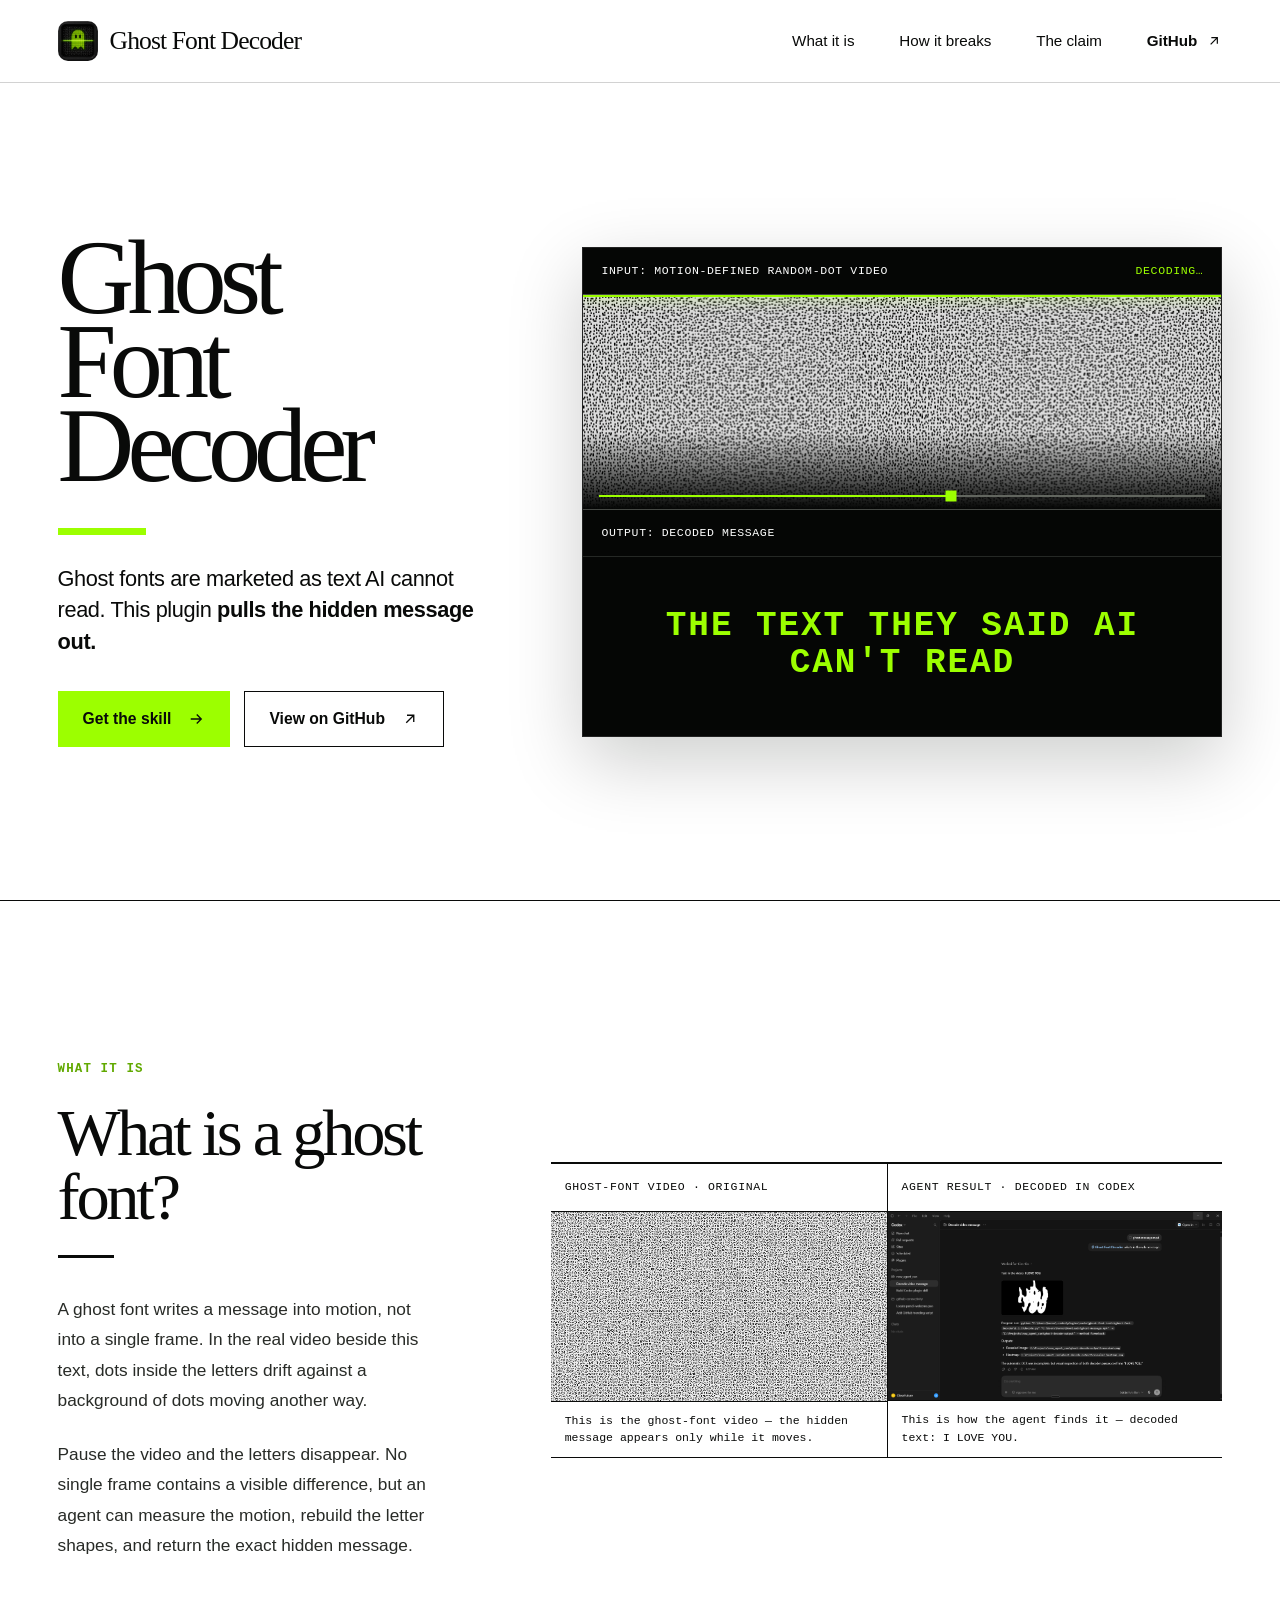
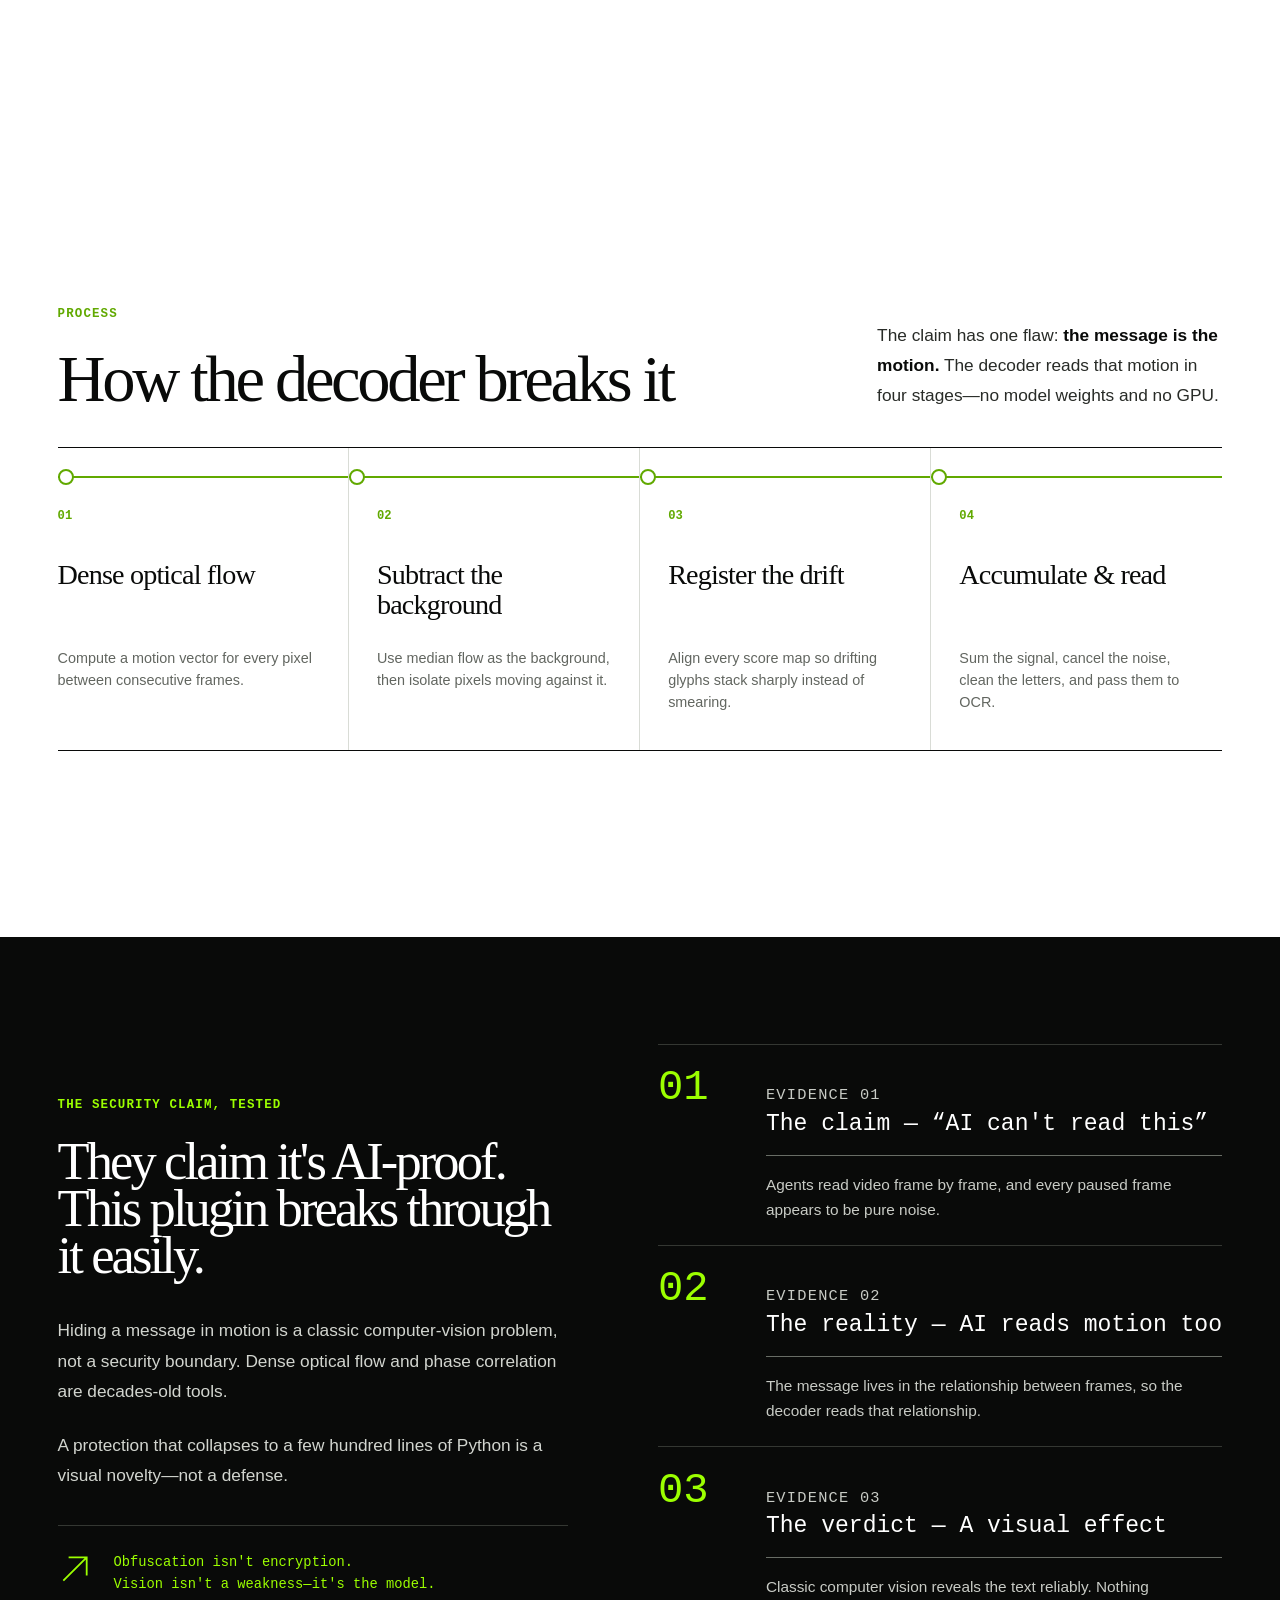
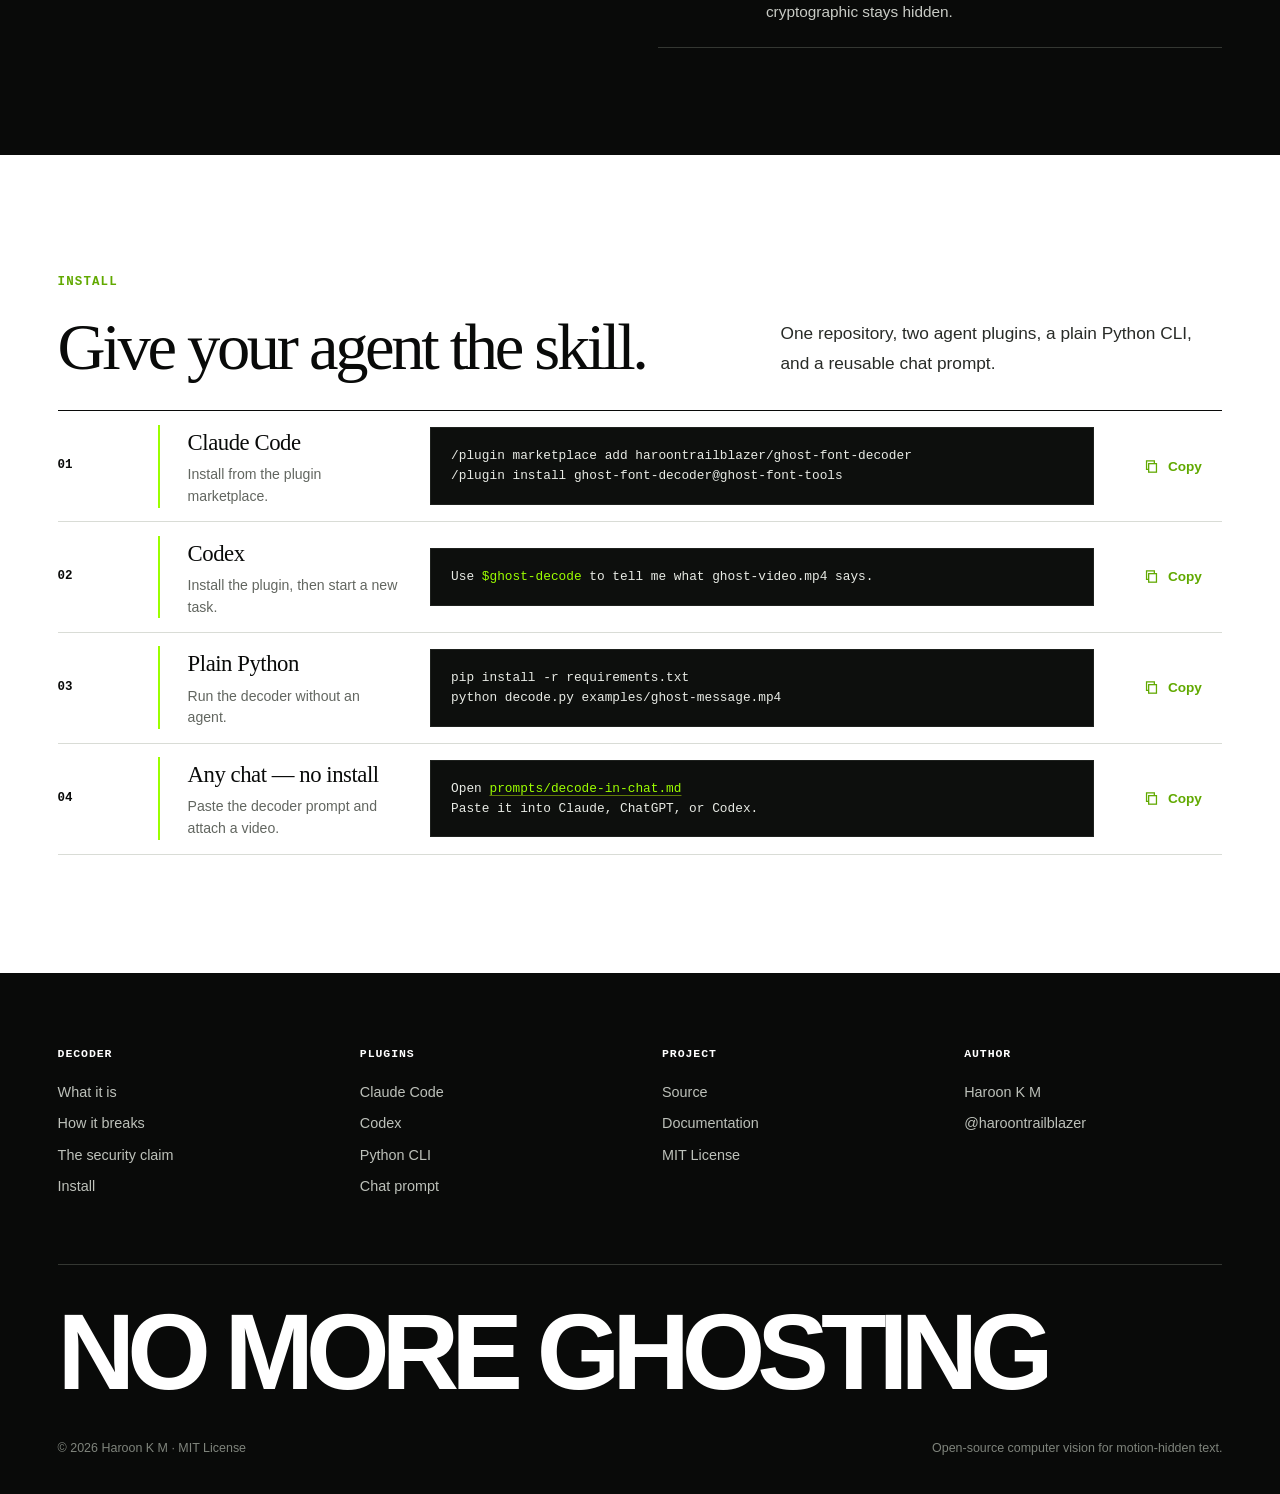
==== docs/index.html @ 1887c8fd "Support copying reusable prompt content from linked source files" ====
<!DOCTYPE html>
<html lang="en" prefix="og: https://ogp.me/ns#">
<head>
<meta charset="utf-8">
<meta name="viewport" content="width=device-width, initial-scale=1">
<meta name="theme-color" content="#ffffff">
<meta name="color-scheme" content="light dark">
<title>Ghost Font Decoder — the text they said AI can't read</title>
<meta name="description" content="Ghost fonts are marketed as text AI cannot read. Ghost Font Decoder reveals motion-hidden messages with dense optical flow and OCR.">
<meta name="robots" content="index, follow, max-image-preview:large">
<link rel="canonical" href="https://fontdecoder.vercel.app/">
<link rel="icon" href="assets/favicon.ico" sizes="any">
<link rel="apple-touch-icon" href="assets/brand-icon.png">
<link rel="image_src" href="https://fontdecoder.vercel.app/assets/og-image-v4.jpg">
<meta itemprop="name" content="Ghost Font Decoder">
<meta itemprop="description" content="The text they said AI can't read, decoded with classic computer vision.">
<meta itemprop="image" content="https://fontdecoder.vercel.app/assets/og-image-v4.jpg">
<meta property="og:title" content="Ghost Font Decoder">
<meta property="og:description" content="The text they said AI can't read, decoded with classic computer vision.">
<meta property="og:type" content="website">
<meta property="og:url" content="https://fontdecoder.vercel.app/">
<link rel="stylesheet" href="code-viewer.css">
<meta property="og:locale" content="en_US">
<meta property="og:image" content="https://fontdecoder.vercel.app/assets/og-image-v4.jpg">
<meta property="og:image:url" content="https://fontdecoder.vercel.app/assets/og-image-v4.jpg">
<meta property="og:image:secure_url" content="https://fontdecoder.vercel.app/assets/og-image-v4.jpg">
<meta property="og:image:type" content="image/jpeg">
<meta property="og:image:width" content="1200">
<meta property="og:image:height" content="630">
<meta property="og:image:alt" content="Ghost Font Decoder — the message is the motion">
<meta property="og:site_name" content="Ghost Font Decoder">
<meta name="twitter:card" content="summary_large_image">
<meta name="twitter:domain" content="fontdecoder.vercel.app">
<meta name="twitter:url" content="https://fontdecoder.vercel.app/">
<meta name="twitter:title" content="Ghost Font Decoder">
<meta name="twitter:description" content="The text they said AI can't read, decoded with classic computer vision.">
<meta name="twitter:image" content="https://fontdecoder.vercel.app/assets/og-image-v4.jpg">
<meta name="twitter:image:alt" content="Ghost Font Decoder — the message is the motion">
<style>
  :root {
    --paper: #ffffff;
    --ink: #090a09;
    --ink-soft: #171917;
    --muted: #626660;
    --line: #d9dcd6;
    --line-dark: #343732;
    --signal: #9cff00;
    --signal-deep: #61a900;
    --serif: "Iowan Old Style", "Palatino Linotype", Palatino, Georgia, "Times New Roman", serif;
    --sans: "Helvetica Neue", Helvetica, Arial, "Segoe UI", Roboto, sans-serif;
    --mono: "SFMono-Regular", "Cascadia Code", "Roboto Mono", Consolas, "Liberation Mono", monospace;
    --wide: 1440px;
    --gutter: clamp(20px, 4.5vw, 72px);
    --section: clamp(88px, 10vw, 152px);
  }

  * { box-sizing: border-box; }
  html {
    scroll-behavior: smooth;
    scrollbar-width: none;
    -ms-overflow-style: none;
    background: var(--paper);
  }
  html::-webkit-scrollbar {
    width: 0;
    height: 0;
    display: none;
  }
  body {
    margin: 0;
    overflow-x: hidden;
    background: var(--paper);
    color: var(--ink);
    font-family: var(--sans);
    font-size: 16px;
    line-height: 1.55;
    -webkit-font-smoothing: antialiased;
    text-rendering: optimizeLegibility;
  }

  ::selection { background: var(--signal); color: var(--ink); }
  img { max-width: 100%; }
  a { color: inherit; }
  button, a { -webkit-tap-highlight-color: transparent; }
  button { font: inherit; }
  [id] { scroll-margin-top: 88px; }

  .skip-link {
    position: fixed;
    left: 16px;
    top: 12px;
    z-index: 100;
    padding: 10px 14px;
    background: var(--signal);
    color: var(--ink);
    font-weight: 700;
    text-decoration: none;
    transform: translateY(-160%);
    transition: transform 160ms ease;
  }
  .skip-link:focus { transform: translateY(0); }

  .shell {
    width: min(100%, var(--wide));
    margin-inline: auto;
    padding-inline: var(--gutter);
  }

  .site-nav {
    position: sticky;
    top: 0;
    z-index: 50;
    border-bottom: 1px solid rgba(9, 10, 9, 0.18);
    background: rgba(255, 255, 255, 0.94);
    backdrop-filter: blur(14px);
  }
  .nav-inner {
    min-height: 82px;
    display: flex;
    align-items: center;
    justify-content: space-between;
    gap: 32px;
  }
  .brand {
    display: inline-flex;
    align-items: center;
    gap: 12px;
    font-family: var(--serif);
    font-size: clamp(1.28rem, 2vw, 1.72rem);
    line-height: 1;
    letter-spacing: -0.035em;
    text-decoration: none;
    white-space: nowrap;
  }
  .brand-mark {
    width: 40px;
    height: 40px;
    flex: 0 0 auto;
    display: block;
    border-radius: 10px;
    object-fit: cover;
  }
  .nav-links {
    display: flex;
    align-items: center;
    gap: clamp(22px, 3.5vw, 52px);
  }
  .nav-links a {
    position: relative;
    color: var(--ink);
    font-size: 0.95rem;
    text-decoration: none;
  }
  .nav-links a:not(.nav-github)::after {
    content: "";
    position: absolute;
    left: 0;
    right: 100%;
    bottom: -7px;
    height: 2px;
    background: var(--signal-deep);
    transition: right 180ms ease;
  }
  .nav-links a:hover::after,
  .nav-links a:focus-visible::after { right: 0; }
  .nav-github {
    display: inline-flex;
    align-items: center;
    gap: 9px;
    font-weight: 600;
  }
  .nav-github svg { width: 16px; height: 16px; }

  .hero {
    min-height: calc(100svh - 82px);
    display: grid;
    align-items: center;
    padding-block: clamp(54px, 8vw, 116px);
    border-bottom: 1px solid var(--ink);
  }
  .hero-grid {
    display: grid;
    grid-template-columns: minmax(300px, 0.8fr) minmax(520px, 1.25fr);
    align-items: center;
    gap: clamp(54px, 7vw, 118px);
  }
  .hero-copy h1 {
    max-width: 610px;
    margin: 0;
    font-family: var(--serif);
    font-size: clamp(4.9rem, 8.3vw, 8.4rem);
    font-weight: 400;
    letter-spacing: -0.065em;
    line-height: 0.79;
  }
  .hero-rule {
    width: 88px;
    height: 7px;
    margin: 40px 0 28px;
    background: var(--signal);
  }
  .hero-lede {
    max-width: 460px;
    margin: 0;
    font-size: clamp(1.14rem, 1.7vw, 1.46rem);
    line-height: 1.45;
    letter-spacing: -0.018em;
  }
  .hero-lede strong { font-weight: 750; }
  .hero-actions {
    display: flex;
    flex-wrap: wrap;
    gap: 14px;
    margin-top: 34px;
  }
  .button {
    min-height: 56px;
    display: inline-flex;
    align-items: center;
    justify-content: center;
    gap: 16px;
    padding: 0 24px;
    border: 1px solid var(--ink);
    color: var(--ink);
    font-size: 0.98rem;
    font-weight: 700;
    text-decoration: none;
    transition: transform 180ms ease, background 180ms ease, color 180ms ease;
  }
  .button svg { width: 18px; height: 18px; }
  .button-primary { background: var(--signal); border-color: var(--signal); }
  .button-secondary { background: var(--paper); }
  .button:hover { transform: translateY(-2px); }
  .button-secondary:hover { background: var(--ink); color: var(--paper); }
  .button:focus-visible,
  .copy-button:focus-visible,
  .nav-links a:focus-visible,
  .brand:focus-visible {
    outline: 3px solid var(--signal);
    outline-offset: 4px;
  }

  .decoder-window {
    position: relative;
    width: min(100%, 640px);
    height: 490px;
    justify-self: end;
    display: grid;
    grid-template-rows: 47px minmax(0, 1fr) 47px 180px;
    overflow: hidden;
    border: 1px solid #222;
    background: #050605;
    color: #fff;
    box-shadow: 0 24px 70px rgba(7, 10, 6, 0.2);
  }
  .decoder-bar,
  .decoder-output-label {
    min-height: 47px;
    display: flex;
    align-items: center;
    justify-content: space-between;
    gap: 24px;
    padding: 0 18px;
    border-bottom: 1px solid #454844;
    font-family: var(--mono);
    font-size: 0.72rem;
    letter-spacing: 0.055em;
    text-transform: uppercase;
  }
  .decoder-state { color: var(--signal); }
  .noise-stage {
    position: relative;
    height: 100%;
    overflow: hidden;
    background: #050605;
  }
  .noise-stage img {
    width: 100%;
    height: 100%;
    display: block;
    object-fit: cover;
    filter: grayscale(1) contrast(1.25);
    opacity: 0.86;
  }
  .noise-stage::after {
    content: "";
    position: absolute;
    inset: 0;
    background: linear-gradient(to bottom, transparent 64%, #050605 100%);
    pointer-events: none;
  }
  .scan-line {
    position: absolute;
    z-index: 2;
    left: 0;
    right: 0;
    top: 0;
    height: 2px;
    background: var(--signal);
    box-shadow: 0 0 14px rgba(156, 255, 0, 0.85);
    animation: scan 3.2s ease-in-out infinite;
  }
  @keyframes scan {
    0%, 8% { transform: translateY(10px); opacity: 0; }
    18% { opacity: 1; }
    82% { opacity: 1; }
    92%, 100% { transform: translateY(300px); opacity: 0; }
  }
  .progress-track {
    position: absolute;
    z-index: 3;
    left: 16px;
    right: 16px;
    bottom: 12px;
    height: 2px;
    background: #62665f;
  }
  .progress-track::before {
    content: "";
    display: block;
    width: 58%;
    height: 100%;
    background: var(--signal);
  }
  .progress-track::after {
    content: "";
    position: absolute;
    left: 58%;
    top: 50%;
    width: 11px;
    height: 11px;
    background: var(--signal);
    transform: translate(-50%, -50%);
  }
  .decoder-output-label {
    justify-content: flex-start;
    border-top: 1px solid #454844;
    border-bottom: 0;
  }
  .decoded-message {
    min-height: 0;
    height: 100%;
    display: flex;
    align-items: center;
    justify-content: center;
    overflow: hidden;
    padding: 28px 20px 32px;
    border-top: 1px solid #252825;
  }
  #scramble {
    max-width: 100%;
    color: var(--signal);
    font-family: var(--mono);
    font-size: 2.15rem;
    font-weight: 700;
    line-height: 1.08;
    letter-spacing: 0.055em;
    overflow-wrap: anywhere;
    text-align: center;
    text-transform: uppercase;
  }
  #scramble .ghost { color: #5f6856; }

  .section {
    padding-block: var(--section);
  }
  .section-label {
    margin: 0 0 22px;
    color: var(--signal-deep);
    font-family: var(--mono);
    font-size: 0.78rem;
    font-weight: 700;
    letter-spacing: 0.09em;
    text-transform: uppercase;
  }
  .section-title {
    margin: 0;
    font-family: var(--serif);
    font-size: clamp(3rem, 6.2vw, 6rem);
    font-weight: 400;
    letter-spacing: -0.05em;
    line-height: 0.96;
  }
  .short-rule {
    width: 56px;
    height: 3px;
    margin-top: 26px;
    background: var(--ink);
  }
  .body-copy {
    color: #282b27;
    font-size: clamp(1rem, 1.35vw, 1.16rem);
    line-height: 1.75;
  }
  .body-copy p { margin: 0 0 24px; }
  .body-copy p:last-child { margin-bottom: 0; }
  .body-copy strong { color: var(--ink); }

  .intro-grid {
    display: grid;
    grid-template-columns: minmax(300px, 0.72fr) minmax(520px, 1.28fr);
    gap: clamp(60px, 9vw, 150px);
    align-items: start;
  }
  .intro-copy .body-copy { max-width: 570px; margin-top: 38px; }
  .evidence-frame {
    margin: 0;
    border-top: 2px solid var(--ink);
    border-bottom: 1px solid var(--ink);
  }
  .evidence-grid {
    display: grid;
    grid-template-columns: 1fr 1fr;
  }
  .evidence-item { min-width: 0; }
  .evidence-item + .evidence-item { border-left: 1px solid var(--ink); }
  .evidence-head,
  .evidence-caption {
    min-height: 48px;
    display: flex;
    align-items: center;
    padding: 10px 14px;
    font-family: var(--mono);
    font-size: 0.72rem;
    letter-spacing: 0.055em;
    text-transform: uppercase;
  }
  .evidence-head { border-bottom: 1px solid var(--ink); }
  .evidence-caption { border-top: 1px solid var(--ink); text-transform: none; letter-spacing: 0; }
  .evidence-media {
    aspect-ratio: 16 / 9;
    overflow: hidden;
    background: #080908;
  }
  .evidence-media img,
  .evidence-media video {
    width: 100%;
    height: 100%;
    display: block;
    object-fit: cover;
  }
  .evidence-item--agent .evidence-media img {
    object-fit: contain;
    filter: contrast(1.04);
  }
  .evidence-image-button {
    width: 100%;
    height: 100%;
    display: block;
    padding: 0;
    border: 0;
    background: #080908;
    color: inherit;
    cursor: zoom-in;
  }
  .evidence-image-button:focus-visible {
    outline: 4px solid var(--signal);
    outline-offset: -4px;
  }
  .media-lightbox {
    width: min(94vw, 1500px);
    max-width: none;
    padding: 0;
    overflow: visible;
    border: 1px solid #555a53;
    background: #080908;
    color: var(--paper);
  }
  .media-lightbox::backdrop { background: rgb(0 0 0 / 0.88); }
  .media-lightbox img {
    width: 100%;
    max-height: 88vh;
    display: block;
    object-fit: contain;
  }
  .lightbox-close {
    position: absolute;
    top: -18px;
    right: -18px;
    width: 42px;
    height: 42px;
    display: grid;
    place-items: center;
    border: 1px solid #8b9188;
    border-radius: 50%;
    background: var(--paper);
    color: var(--ink);
    font: 700 1.25rem/1 var(--sans);
    cursor: pointer;
  }
  .lightbox-close:hover,
  .lightbox-close:focus-visible {
    background: var(--signal);
    outline: none;
  }

  .process {
    padding-top: clamp(86px, 10vw, 142px);
  }
  .process-heading {
    display: grid;
    grid-template-columns: 1.35fr 0.65fr;
    gap: clamp(40px, 8vw, 120px);
    align-items: end;
    padding-bottom: 48px;
    border-bottom: 1px solid var(--ink);
  }
  .process-heading .body-copy { max-width: 470px; }
  .process-rail {
    display: grid;
    grid-template-columns: repeat(4, 1fr);
    border-bottom: 1px solid var(--ink);
  }
  .process-step {
    position: relative;
    min-height: 320px;
    padding: 54px clamp(18px, 2.2vw, 34px) 38px 0;
  }
  .process-step:not(:last-child) { border-right: 1px solid var(--line); }
  .process-step:not(:first-child) { padding-left: clamp(18px, 2.2vw, 34px); }
  .process-step::before {
    content: "";
    position: absolute;
    left: 0;
    right: 0;
    top: 28px;
    height: 2px;
    background: var(--signal-deep);
  }
  .process-step::after {
    content: "";
    position: absolute;
    top: 21px;
    left: 0;
    width: 12px;
    height: 12px;
    border: 2px solid var(--signal-deep);
    border-radius: 50%;
    background: var(--paper);
  }
  .step-number {
    color: var(--signal-deep);
    font-family: var(--mono);
    font-size: 0.76rem;
    font-weight: 700;
  }
  .process-step h3 {
    min-height: 2.5em;
    margin: 34px 0 16px;
    font-family: var(--serif);
    font-size: clamp(1.55rem, 2.2vw, 2.15rem);
    font-weight: 400;
    letter-spacing: -0.03em;
    line-height: 1.05;
  }
  .process-step p {
    max-width: 260px;
    margin: 0;
    color: var(--muted);
    font-size: 0.9rem;
    line-height: 1.55;
  }

  .claim {
    overflow: hidden;
    background: var(--ink);
    color: var(--paper);
  }
  .claim .section { padding-block: clamp(100px, 11vw, 168px); }
  .claim .section-label { color: var(--signal); }
  .claim-grid {
    display: grid;
    grid-template-columns: minmax(0, 0.95fr) minmax(0, 1.05fr);
    align-items: start;
    gap: clamp(56px, 7vw, 112px);
  }
  .claim-copy h2 {
    max-width: 590px;
    margin: 0;
    font-family: var(--serif);
    font-size: clamp(3.35rem, 4.8vw, 5.5rem);
    font-weight: 400;
    letter-spacing: -0.055em;
    line-height: 0.9;
  }
  .claim-copy .body-copy {
    max-width: 520px;
    margin-top: 40px;
    color: #d2d5cf;
  }
  .claim-note {
    display: flex;
    align-items: flex-start;
    gap: 22px;
    margin-top: 38px;
    padding-top: 28px;
    border-top: 1px solid var(--line-dark);
    color: var(--signal);
    font-family: var(--mono);
    font-size: 0.86rem;
    line-height: 1.6;
  }
  .claim-note svg { width: 34px; height: 34px; flex: 0 0 auto; }
  .verdict-list { border-top: 1px solid var(--line-dark); }
  .verdict-item {
    display: grid;
    grid-template-columns: 86px 1fr;
    gap: 22px;
    padding: 34px 0;
    border-bottom: 1px solid var(--line-dark);
  }
  .verdict-number {
    color: var(--signal);
    font-family: var(--mono);
    font-size: clamp(2.2rem, 3.3vw, 3.6rem);
    line-height: 1;
  }
  .verdict-kicker {
    margin: 0 0 8px;
    color: var(--signal);
    font-family: var(--mono);
    font-size: 0.7rem;
    letter-spacing: 0.08em;
    text-transform: uppercase;
  }
  .verdict-item h3 {
    margin: 0;
    padding-bottom: 15px;
    border-bottom: 1px solid #686d65;
    font-family: var(--mono);
    font-size: clamp(1.08rem, 1.8vw, 1.45rem);
    font-weight: 400;
    line-height: 1.35;
  }
  .verdict-item p {
    max-width: 620px;
    margin: 18px 0 0;
    color: #c8cbc5;
    font-size: 0.96rem;
    line-height: 1.65;
  }

  .install-header {
    display: grid;
    grid-template-columns: 1.2fr 0.8fr;
    align-items: end;
    gap: 60px;
    margin-bottom: 48px;
  }
  .install-header .body-copy { max-width: 460px; justify-self: end; }
  .install-ledger { border-top: 1px solid var(--ink); }
  .install-row {
    display: grid;
    grid-template-columns: 72px minmax(190px, 0.46fr) minmax(360px, 1.25fr) 100px;
    gap: 28px;
    align-items: center;
    min-height: 128px;
    padding-block: 18px;
    border-bottom: 1px solid var(--line);
  }
  .install-number {
    font-family: var(--mono);
    font-size: 0.78rem;
    font-weight: 700;
  }
  .install-name {
    padding-left: 28px;
    border-left: 2px solid var(--signal);
  }
  .install-name h3 {
    margin: 0 0 4px;
    font-family: var(--serif);
    font-size: 1.42rem;
    font-weight: 500;
    letter-spacing: -0.02em;
  }
  .install-name p { margin: 0; color: var(--muted); font-size: 0.88rem; }
  .code-block {
    min-width: 0;
    margin: 0;
    overflow-x: auto;
    padding: 22px 24px;
    border: 1px solid #1e211e;
    background: #0d0f0d;
    color: #e8ebe5;
    font-family: var(--mono);
    font-size: clamp(0.72rem, 1vw, 0.88rem);
    line-height: 1.55;
    white-space: pre-wrap;
    scrollbar-color: var(--signal) #181b18;
  }
  .code-accent { color: var(--signal); }
  .code-file-link {
    text-decoration: underline;
    text-decoration-color: rgb(200 255 0 / 0.45);
    text-underline-offset: 3px;
  }
  .code-file-link:hover,
  .code-file-link:focus-visible {
    color: #e5ff80;
    text-decoration-color: currentColor;
    outline: none;
  }
  .copy-button {
    display: inline-flex;
    align-items: center;
    justify-content: center;
    gap: 8px;
    border: 0;
    background: transparent;
    color: var(--signal-deep);
    cursor: pointer;
    font-size: 0.85rem;
    font-weight: 700;
  }
  .copy-button svg { width: 17px; height: 17px; }
  .copy-button:hover { color: var(--ink); }

  .site-footer {
    overflow: hidden;
    background: var(--ink);
    color: var(--paper);
    padding-top: 72px;
  }
  .footer-grid {
    display: grid;
    grid-template-columns: repeat(4, 1fr);
    gap: 44px;
    padding-bottom: 58px;
    border-bottom: 1px solid var(--line-dark);
  }
  .footer-group h2 {
    margin: 0 0 18px;
    font-family: var(--mono);
    font-size: 0.72rem;
    letter-spacing: 0.08em;
    text-transform: uppercase;
  }
  .footer-group a {
    width: max-content;
    display: block;
    margin: 9px 0;
    color: #bdc1ba;
    font-size: 0.9rem;
    text-decoration: none;
  }
  .footer-group a:hover,
  .footer-group a:focus-visible { color: var(--signal); }
  .footer-wordmark {
    max-width: 100%;
    margin: 0;
    padding: 46px 0 14px;
    font-size: clamp(3.1rem, 8.4vw, 8.7rem);
    font-weight: 800;
    letter-spacing: -0.075em;
    line-height: 0.78;
    white-space: nowrap;
  }
  .footer-meta {
    display: flex;
    justify-content: space-between;
    gap: 30px;
    padding: 30px 0 36px;
    color: #7f847c;
    font-size: 0.78rem;
  }

  .reveal {
    opacity: 0;
    transform: translateY(24px);
    transition: opacity 700ms ease, transform 700ms ease;
  }
  .reveal.is-visible { opacity: 1; transform: none; }

  @media (min-width: 1101px) {
    .hero,
    #what > .intro-grid,
    .process,
    .claim .section,
    #install {
      min-height: calc(100svh - 82px);
    }

    #what {
      padding-block: 0;
    }
    #what > .intro-grid {
      align-items: center;
      padding-block: clamp(32px, 6svh, 72px);
    }
    .section-title {
      font-size: clamp(2.7rem, min(5.2vw, 9svh), 5.5rem);
    }
    .intro-copy .body-copy {
      margin-top: clamp(22px, 4svh, 38px);
    }

    .process {
      display: grid;
      align-content: center;
      padding-top: clamp(32px, 5svh, 64px);
      padding-bottom: clamp(32px, 5svh, 64px);
    }
    .process-heading {
      padding-bottom: clamp(20px, 4svh, 40px);
    }
    .process-rail {
      align-items: stretch;
    }
    .process-step {
      min-height: clamp(200px, 29svh, 280px);
      padding-top: clamp(42px, 7svh, 54px);
      padding-bottom: clamp(22px, 4svh, 38px);
    }
    .process-step h3 {
      margin-top: clamp(22px, 4svh, 34px);
      margin-bottom: clamp(10px, 2svh, 16px);
    }

    .claim .section {
      align-items: center;
      padding-block: clamp(28px, 5svh, 64px);
    }
    .claim-copy h2 {
      font-size: clamp(2.7rem, min(4.1vw, 7svh), 5rem);
    }
    .claim-copy .body-copy {
      margin-top: clamp(20px, 4svh, 36px);
    }
    .claim-note {
      margin-top: clamp(20px, 4svh, 34px);
      padding-top: clamp(16px, 3svh, 26px);
    }
    .verdict-item {
      padding-block: clamp(14px, 2.5svh, 28px);
    }
    .verdict-item p {
      margin-top: clamp(10px, 2svh, 16px);
    }

    #install {
      display: grid;
      align-content: center;
      padding-block: clamp(28px, 5svh, 64px);
    }
    .install-header {
      margin-bottom: clamp(18px, 3.5svh, 36px);
    }
    .install-row {
      min-height: clamp(70px, 10svh, 104px);
      padding-block: clamp(8px, 1.5svh, 14px);
    }
    .code-block {
      padding: clamp(10px, 2svh, 18px) 20px;
    }
  }

  @media (max-height: 800px) and (min-width: 901px) {
    .hero {
      min-height: calc(100svh - 82px);
      padding-block: 42px 50px;
    }
    .hero-copy h1 { font-size: clamp(4.7rem, 7.4vw, 7rem); }
    .hero-rule { margin: 28px 0 20px; }
    .hero-lede { font-size: 1.12rem; }
    .hero-actions { margin-top: 24px; }
    .button { min-height: 50px; }
    .decoder-window { height: 490px; }
    .decoded-message { padding-block: 20px; }
  }

  @media (max-height: 720px) and (min-width: 1101px) {
    .hero {
      padding-block: 28px 32px;
    }
    .hero-copy h1 {
      font-size: clamp(4rem, min(6.8vw, 11svh), 6.2rem);
    }
    .hero-rule { margin: 20px 0 16px; }
    .hero-actions { margin-top: 18px; }
    .decoder-window {
      height: min(420px, calc(100svh - 122px));
      grid-template-rows: 42px minmax(0, 1fr) 42px 132px;
    }
    .decoder-bar,
    .decoder-output-label { min-height: 42px; }
    .decoded-message { padding-block: 10px; }

    #what > .intro-grid,
    .process,
    .claim .section,
    #install {
      padding-top: 24px;
      padding-bottom: 24px;
    }
    .section-label { margin-bottom: 14px; }
    .section-title {
      font-size: clamp(2.5rem, min(4.7vw, 7.5svh), 4.5rem);
    }
    .body-copy {
      font-size: 0.96rem;
      line-height: 1.55;
    }
    .body-copy p { margin-bottom: 14px; }
    .intro-copy .body-copy { margin-top: 20px; }
    .evidence-head,
    .evidence-caption {
      min-height: 38px;
      padding-block: 7px;
    }

    .process-heading { padding-bottom: 18px; }
    .process-step {
      min-height: 190px;
      padding-top: 40px;
      padding-bottom: 18px;
    }
    .process-step h3 {
      min-height: 2.2em;
      margin: 18px 0 10px;
      font-size: clamp(1.35rem, 1.8vw, 1.8rem);
    }
    .process-step p {
      font-size: 0.82rem;
      line-height: 1.45;
    }

    .claim-copy h2 {
      font-size: clamp(2.5rem, min(3.7vw, 6.6svh), 4.3rem);
    }
    .claim-copy .body-copy { margin-top: 18px; }
    .claim-note {
      margin-top: 16px;
      padding-top: 14px;
      font-size: 0.78rem;
    }
    .verdict-item {
      padding-block: 11px;
    }
    .verdict-number { font-size: clamp(1.9rem, 2.6vw, 2.8rem); }
    .verdict-item h3 {
      padding-bottom: 9px;
      font-size: clamp(1rem, 1.45vw, 1.25rem);
    }
    .verdict-item p {
      margin-top: 9px;
      font-size: 0.86rem;
      line-height: 1.45;
    }

    .install-header {
      margin-bottom: 14px;
    }
    .install-row {
      min-height: 68px;
      padding-block: 7px;
    }
    .install-name h3 { font-size: 1.24rem; }
    .install-name p { font-size: 0.78rem; }
    .code-block {
      padding: 8px 14px;
      font-size: 0.72rem;
      line-height: 1.4;
    }
  }

  @media (max-width: 1100px) {
    .hero { min-height: auto; }
    .hero-grid { grid-template-columns: 1fr; }
    .hero-copy { max-width: 680px; }
    .hero-copy h1 { font-size: clamp(5rem, 13vw, 8rem); }
    .decoder-window {
      width: min(100%, 720px);
      justify-self: start;
    }
    .intro-grid { grid-template-columns: 1fr; }
    .intro-copy { max-width: 700px; }
    .process-heading { grid-template-columns: 1fr; align-items: start; }
    .claim-grid { grid-template-columns: 1fr; }
    .claim-copy { max-width: 760px; }
    .claim-copy h2 { max-width: 720px; }
    .install-header { grid-template-columns: 1fr; }
    .install-header .body-copy { justify-self: start; }
    .install-row { grid-template-columns: 50px minmax(170px, 0.45fr) minmax(320px, 1.25fr) 76px; gap: 18px; }
  }

  @media (max-width: 760px) {
    :root { --section: 84px; }
    .nav-inner { min-height: 68px; }
    .nav-links a:not(.nav-github) { display: none; }
    .hero {
      min-height: calc(100svh - 68px + 2in);
      padding-block: 54px 72px;
    }
    .hero-grid { gap: 48px; }
    .hero-copy h1 { font-size: clamp(4rem, 21vw, 6.6rem); }
    .hero-rule { height: 5px; margin: 30px 0 22px; }
    .hero-actions { flex-direction: column; }
    .button { width: 100%; }
    .decoder-bar { align-items: flex-start; flex-direction: column; padding-block: 13px; gap: 3px; }
    .decoder-window {
      width: 100%;
      height: 518px;
      grid-template-rows: auto minmax(0, 1fr) 47px 180px;
    }
    #scramble { font-size: clamp(1.65rem, 9vw, 2.65rem); }
    .section-title { font-size: clamp(3.1rem, 16vw, 5rem); }
    .evidence-grid { grid-template-columns: 1fr; }
    .evidence-item + .evidence-item { border-left: 0; border-top: 1px solid var(--ink); }
    .media-lightbox { width: calc(100vw - 28px); }
    .lightbox-close { top: 8px; right: 8px; }
    .process-rail { grid-template-columns: 1fr; }
    .process-step {
      min-height: auto;
      padding: 44px 0 36px 42px !important;
      border-right: 0 !important;
      border-bottom: 1px solid var(--line);
    }
    .process-step::before {
      left: 8px;
      right: auto;
      top: 0;
      bottom: 0;
      width: 2px;
      height: auto;
    }
    .process-step::after { left: 1px; top: 46px; }
    .process-step h3 { min-height: 0; margin-top: 18px; }
    .claim .section { padding-block: 84px; }
    .claim-grid { gap: 56px; }
    .claim-copy h2 { font-size: clamp(3rem, 13vw, 4.8rem); }
    .verdict-item { grid-template-columns: 58px 1fr; gap: 12px; }
    .install-row {
      grid-template-columns: 34px minmax(0, 1fr) auto;
      grid-template-areas:
        "number name copy"
        "code code code";
      gap: 14px;
      align-items: start;
      padding-block: 28px;
    }
    .install-number {
      grid-area: number;
      padding-top: 5px;
    }
    .install-name {
      grid-area: name;
      min-width: 0;
      padding-left: 16px;
    }
    .code-block {
      grid-area: code;
      width: 100%;
      padding: 18px 16px;
      overflow-wrap: anywhere;
      font-size: 0.7rem;
    }
    .copy-button {
      grid-area: copy;
      align-self: start;
      padding-top: 5px;
    }
    .footer-grid { grid-template-columns: 1fr 1fr; }
    .footer-wordmark { font-size: clamp(2.8rem, 15vw, 5.6rem); white-space: normal; line-height: 0.84; }
    .footer-meta { flex-direction: column; gap: 6px; }
  }

  @media (max-width: 460px) {
    .brand { font-size: 1.15rem; }
    .brand-mark { width: 34px; height: 34px; border-radius: 8px; }
    .nav-github span { display: none; }
    .hero-copy h1 { font-size: 19vw; }
    .decoder-bar,
    .decoder-output-label,
    .evidence-head,
    .evidence-caption { font-size: 0.63rem; }
    .verdict-item { grid-template-columns: 1fr; }
    .install-row { grid-template-columns: 30px minmax(0, 1fr) auto; gap: 12px; }
    .install-name { padding-left: 14px; }
    .footer-grid { grid-template-columns: 1fr; }
  }

  @media (prefers-reduced-motion: reduce) {
    html { scroll-behavior: auto; }
    *, *::before, *::after {
      scroll-behavior: auto !important;
      animation-duration: 0.01ms !important;
      animation-iteration-count: 1 !important;
      transition-duration: 0.01ms !important;
    }
    .reveal { opacity: 1; transform: none; }
  }
</style>
</head>
<body>
<a class="skip-link" href="#main">Skip to content</a>

<header class="site-nav">
  <div class="shell nav-inner">
    <a class="brand" href="#top" aria-label="Ghost Font Decoder home">
      <img class="brand-mark" src="assets/brand-icon.png" alt="" width="40" height="40">
      <span>Ghost Font Decoder</span>
    </a>
    <nav class="nav-links" aria-label="Primary navigation">
      <a href="#what">What it is</a>
      <a href="#how">How it breaks</a>
      <a href="#claim">The claim</a>
      <a class="nav-github" href="https://github.com/haroontrailblazer/ghost-font-decoder">
        <span>GitHub</span>
        <svg aria-hidden="true" viewBox="0 0 24 24" fill="none" stroke="currentColor" stroke-width="1.8">
          <path d="M7 17 17 7M8 7h9v9"/>
        </svg>
      </a>
    </nav>
  </div>
</header>

<main id="main">
  <section class="hero" id="top">
    <div class="shell hero-grid">
      <div class="hero-copy reveal">
        <h1>Ghost<br>Font<br>Decoder</h1>
        <div class="hero-rule" aria-hidden="true"></div>
        <p class="hero-lede">
          Ghost fonts are marketed as text AI cannot read.
          This plugin <strong>pulls the hidden message out.</strong>
        </p>
        <div class="hero-actions">
          <a class="button button-primary" href="#install">
            Get the skill
            <svg aria-hidden="true" viewBox="0 0 24 24" fill="none" stroke="currentColor" stroke-width="1.8">
              <path d="M5 12h14M13 6l6 6-6 6"/>
            </svg>
          </a>
          <a class="button button-secondary" href="https://github.com/haroontrailblazer/ghost-font-decoder">
            View on GitHub
            <svg aria-hidden="true" viewBox="0 0 24 24" fill="none" stroke="currentColor" stroke-width="1.8">
              <path d="M7 17 17 7M8 7h9v9"/>
            </svg>
          </a>
        </div>
      </div>

      <div class="decoder-window reveal" aria-label="Ghost-font decoding demonstration">
        <div class="decoder-bar">
          <span>Input: motion-defined random-dot video</span>
          <span class="decoder-state">Decoding…</span>
        </div>
        <div class="noise-stage">
          <img src="assets/paused-frame.png" alt="A paused ghost-font frame containing only random dots">
          <span class="scan-line" aria-hidden="true"></span>
          <span class="progress-track" aria-hidden="true"></span>
        </div>
        <div class="decoder-output-label">Output: decoded message</div>
        <div class="decoded-message">
          <span id="scramble" aria-live="polite">HELLO HUMAN</span>
        </div>
      </div>
    </div>
  </section>

  <section class="section" id="what">
    <div class="shell intro-grid">
      <div class="intro-copy reveal">
        <p class="section-label">What it is</p>
        <h2 class="section-title">What is a ghost font?</h2>
        <div class="short-rule" aria-hidden="true"></div>
        <div class="body-copy">
          <p>
            A ghost font writes a message into motion, not into a single frame.
            In the real video beside this text, dots inside the letters drift
            against a background of dots moving another way.
          </p>
          <p>
            Pause the video and the letters disappear. No single frame contains
            a visible difference, but an agent can measure the motion, rebuild
            the letter shapes, and return the exact hidden message.
          </p>
        </div>
      </div>

      <figure class="evidence-frame reveal">
        <div class="evidence-grid">
          <div class="evidence-item">
            <div class="evidence-head">Ghost-font video · original</div>
            <div class="evidence-media">
              <video autoplay muted loop playsinline preload="auto" disablepictureinpicture disableremoteplayback poster="assets/paused-frame.png" aria-label="Original ghost-font video with a message hidden in moving dots">
                <source src="assets/ghost-message.webm" type="video/webm">
                Your browser does not support embedded WebM video.
              </video>
            </div>
            <figcaption class="evidence-caption">This is the ghost-font video — the hidden message appears only while it moves.</figcaption>
          </div>
          <div class="evidence-item evidence-item--agent">
            <div class="evidence-head">Agent result · decoded in Codex</div>
            <div class="evidence-media">
              <button class="evidence-image-button" type="button" aria-label="Open the Codex decoding result in a large view" aria-haspopup="dialog">
                <img src="assets/agent-decoded-result.png" alt="Codex chat showing the agent decoded the ghost-font video and reported I LOVE YOU">
              </button>
            </div>
            <figcaption class="evidence-caption">This is how the agent finds it — decoded text: I LOVE YOU.</figcaption>
          </div>
        </div>
      </figure>
    </div>

    <div class="shell process" id="how">
      <div class="process-heading reveal">
        <div>
          <p class="section-label">Process</p>
          <h2 class="section-title">How the decoder breaks it</h2>
        </div>
        <div class="body-copy">
          <p>
            The claim has one flaw: <strong>the message is the motion.</strong>
            The decoder reads that motion in four stages—no model weights and no GPU.
          </p>
        </div>
      </div>

      <div class="process-rail reveal">
        <article class="process-step">
          <span class="step-number">01</span>
          <h3>Dense optical flow</h3>
          <p>Compute a motion vector for every pixel between consecutive frames.</p>
        </article>
        <article class="process-step">
          <span class="step-number">02</span>
          <h3>Subtract the background</h3>
          <p>Use median flow as the background, then isolate pixels moving against it.</p>
        </article>
        <article class="process-step">
          <span class="step-number">03</span>
          <h3>Register the drift</h3>
          <p>Align every score map so drifting glyphs stack sharply instead of smearing.</p>
        </article>
        <article class="process-step">
          <span class="step-number">04</span>
          <h3>Accumulate &amp; read</h3>
          <p>Sum the signal, cancel the noise, clean the letters, and pass them to OCR.</p>
        </article>
      </div>
    </div>
  </section>

  <section class="claim" id="claim">
    <div class="shell section claim-grid">
      <div class="claim-copy reveal">
        <p class="section-label">The security claim, tested</p>
        <h2>They claim it's AI-proof. This plugin breaks through it easily.</h2>
        <div class="body-copy">
          <p>
            Hiding a message in motion is a classic computer-vision problem,
            not a security boundary. Dense optical flow and phase correlation
            are decades-old tools.
          </p>
          <p>
            A protection that collapses to a few hundred lines of Python is a
            visual novelty—not a defense.
          </p>
        </div>
        <div class="claim-note">
          <svg aria-hidden="true" viewBox="0 0 32 32" fill="none" stroke="currentColor" stroke-width="1.7">
            <path d="M5 27 27 5M10 5h17v17"/>
          </svg>
          <span>Obfuscation isn't encryption.<br>Vision isn't a weakness—it's the model.</span>
        </div>
      </div>

      <div class="verdict-list reveal">
        <article class="verdict-item">
          <div class="verdict-number">01</div>
          <div>
            <p class="verdict-kicker">Evidence 01</p>
            <h3>The claim — “AI can't read this”</h3>
            <p>Agents read video frame by frame, and every paused frame appears to be pure noise.</p>
          </div>
        </article>
        <article class="verdict-item">
          <div class="verdict-number">02</div>
          <div>
            <p class="verdict-kicker">Evidence 02</p>
            <h3>The reality — AI reads motion too</h3>
            <p>The message lives in the relationship between frames, so the decoder reads that relationship.</p>
          </div>
        </article>
        <article class="verdict-item">
          <div class="verdict-number">03</div>
          <div>
            <p class="verdict-kicker">Evidence 03</p>
            <h3>The verdict — A visual effect</h3>
            <p>Classic computer vision reveals the text reliably. Nothing cryptographic stays hidden.</p>
          </div>
        </article>
      </div>
    </div>
  </section>

  <section class="section" id="install">
    <div class="shell">
      <div class="install-header reveal">
        <div>
          <p class="section-label">Install</p>
          <h2 class="section-title">Give your agent the skill.</h2>
        </div>
        <div class="body-copy">
          <p>One repository, two agent plugins, a plain Python CLI, and a reusable chat prompt.</p>
        </div>
      </div>

      <div class="install-ledger reveal">
        <article class="install-row">
          <span class="install-number">01</span>
          <div class="install-name">
            <h3>Claude Code</h3>
            <p>Install from the plugin marketplace.</p>
          </div>
          <pre class="code-block" id="code-claude">/plugin marketplace add haroontrailblazer/ghost-font-decoder
/plugin install ghost-font-decoder@ghost-font-tools</pre>
          <button class="copy-button" type="button" data-copy="code-claude" aria-label="Copy Claude Code install commands">
            <svg aria-hidden="true" viewBox="0 0 24 24" fill="none" stroke="currentColor" stroke-width="1.8">
              <rect x="8" y="8" width="11" height="12"/><path d="M16 8V4H5v12h3"/>
            </svg>
            <span>Copy</span>
          </button>
        </article>

        <article class="install-row">
          <span class="install-number">02</span>
          <div class="install-name">
            <h3>Codex</h3>
            <p>Install the plugin, then start a new task.</p>
          </div>
          <pre class="code-block" id="code-codex">Use <span class="code-accent">$ghost-decode</span> to tell me what ghost-video.mp4 says.</pre>
          <button class="copy-button" type="button" data-copy="code-codex" aria-label="Copy Codex prompt">
            <svg aria-hidden="true" viewBox="0 0 24 24" fill="none" stroke="currentColor" stroke-width="1.8">
              <rect x="8" y="8" width="11" height="12"/><path d="M16 8V4H5v12h3"/>
            </svg>
            <span>Copy</span>
          </button>
        </article>

        <article class="install-row">
          <span class="install-number">03</span>
          <div class="install-name">
            <h3>Plain Python</h3>
            <p>Run the decoder without an agent.</p>
          </div>
          <pre class="code-block" id="code-python">pip install -r requirements.txt
python decode.py examples/ghost-message.mp4</pre>
          <button class="copy-button" type="button" data-copy="code-python" aria-label="Copy Python commands">
            <svg aria-hidden="true" viewBox="0 0 24 24" fill="none" stroke="currentColor" stroke-width="1.8">
              <rect x="8" y="8" width="11" height="12"/><path d="M16 8V4H5v12h3"/>
            </svg>
            <span>Copy</span>
          </button>
        </article>

        <article class="install-row">
          <span class="install-number">04</span>
          <div class="install-name">
            <h3>Any chat — no install</h3>
            <p>Paste the decoder prompt and attach a video.</p>
          </div>
          <pre class="code-block" id="code-chat">Open <a class="code-accent code-file-link"
             href="https://github.com/haroontrailblazer/ghost-font-decoder/blob/main/prompts/decode-in-chat.md"
             data-text-viewer="https://raw.githubusercontent.com/haroontrailblazer/ghost-font-decoder/main/prompts/decode-in-chat.md"
             data-viewer-title="prompts/decode-in-chat.md"
             data-viewer-language="markdown"
             data-viewer-label="Markdown prompt"
             data-viewer-default-mode="preview"
             data-viewer-copy-after-heading="## Prompt to paste"
             data-viewer-aria-label="Decoder chat prompt source">prompts/decode-in-chat.md</a>
Paste it into Claude, ChatGPT, or Codex.</pre>
          <button class="copy-button" type="button"
                  data-copy="code-chat"
                  data-copy-url="https://raw.githubusercontent.com/haroontrailblazer/ghost-font-decoder/main/prompts/decode-in-chat.md"
                  data-copy-after-heading="## Prompt to paste"
                  aria-label="Copy reusable chat prompt">
            <svg aria-hidden="true" viewBox="0 0 24 24" fill="none" stroke="currentColor" stroke-width="1.8">
              <rect x="8" y="8" width="11" height="12"/><path d="M16 8V4H5v12h3"/>
            </svg>
            <span>Copy</span>
          </button>
        </article>
      </div>
    </div>
  </section>
</main>

<dialog class="media-lightbox" id="agent-result-lightbox" aria-label="Large view of the Codex decoding result">
  <button class="lightbox-close" type="button" aria-label="Close large image">×</button>
  <img src="assets/agent-decoded-result.png" alt="Large Codex chat screenshot showing the recovered video text: I LOVE YOU">
</dialog>

<footer class="site-footer">
  <div class="shell">
    <div class="footer-grid">
      <div class="footer-group">
        <h2>Decoder</h2>
        <a href="#what">What it is</a>
        <a href="#how">How it breaks</a>
        <a href="#claim">The security claim</a>
        <a href="#install">Install</a>
      </div>
      <div class="footer-group">
        <h2>Plugins</h2>
        <a href="https://github.com/haroontrailblazer/ghost-font-decoder"
           data-repo-viewer="https://api.github.com/repos/haroontrailblazer/ghost-font-decoder/git/trees/main?recursive=1"
           data-readme-viewer="https://raw.githubusercontent.com/haroontrailblazer/ghost-font-decoder/main/README.md"
           data-repo-roots=".claude-plugin,claude-skills,commands"
           data-repo-initial-file=".claude-plugin/plugin.json"
           data-repo-initial-file-viewer="https://raw.githubusercontent.com/haroontrailblazer/ghost-font-decoder/main/.claude-plugin/plugin.json"
           data-viewer-title="Claude Code plugin">Claude Code</a>
        <a href="https://github.com/haroontrailblazer/ghost-font-decoder"
           data-repo-viewer="https://api.github.com/repos/haroontrailblazer/ghost-font-decoder/git/trees/main?recursive=1"
           data-readme-viewer="https://raw.githubusercontent.com/haroontrailblazer/ghost-font-decoder/main/README.md"
           data-repo-roots=".codex-plugin,codex-skills"
           data-repo-initial-file=".codex-plugin/plugin.json"
           data-repo-initial-file-viewer="https://raw.githubusercontent.com/haroontrailblazer/ghost-font-decoder/main/.codex-plugin/plugin.json"
           data-viewer-title="Codex plugin">Codex</a>
        <a href="https://github.com/haroontrailblazer/ghost-font-decoder/blob/main/decode.py" data-code-viewer="https://raw.githubusercontent.com/haroontrailblazer/ghost-font-decoder/main/decode.py">Python CLI</a>
        <a href="https://github.com/haroontrailblazer/ghost-font-decoder/blob/main/prompts/decode-in-chat.md"
           data-text-viewer="https://raw.githubusercontent.com/haroontrailblazer/ghost-font-decoder/main/prompts/decode-in-chat.md"
           data-viewer-title="prompts/decode-in-chat.md"
           data-viewer-language="markdown"
           data-viewer-label="Markdown prompt"
           data-viewer-default-mode="preview"
           data-viewer-copy-after-heading="## Prompt to paste"
           data-viewer-aria-label="Decoder chat prompt source">Chat prompt</a>
      </div>
      <div class="footer-group">
        <h2>Project</h2>
        <a href="https://github.com/haroontrailblazer/ghost-font-decoder" data-repo-viewer="https://api.github.com/repos/haroontrailblazer/ghost-font-decoder/git/trees/main?recursive=1" data-readme-viewer="https://raw.githubusercontent.com/haroontrailblazer/ghost-font-decoder/main/README.md">Source</a>
        <a href="/docs">Documentation</a>
        <a href="https://github.com/haroontrailblazer/ghost-font-decoder/blob/main/LICENSE" data-text-viewer="https://raw.githubusercontent.com/haroontrailblazer/ghost-font-decoder/main/LICENSE" data-viewer-title="LICENSE">MIT License</a>
      </div>
      <div class="footer-group">
        <h2>Author</h2>
        <a href="https://haroon.pro">Haroon K M</a>
        <a href="https://github.com/haroontrailblazer">@haroontrailblazer</a>
      </div>
    </div>

    <p class="footer-wordmark" aria-label="No more ghosting">NO MORE GHOSTING</p>
    <div class="footer-meta">
      <span>© 2026 Haroon K M · MIT License</span>
      <span>Open-source computer vision for motion-hidden text.</span>
    </div>
  </div>
</footer>

<script src="code-viewer.js"></script>
<script>
(() => {
  const reduceMotion = window.matchMedia("(prefers-reduced-motion: reduce)").matches;
  const scramble = document.getElementById("scramble");
  const resultLightbox = document.getElementById("agent-result-lightbox");
  const resultImageButton = document.querySelector(".evidence-image-button");
  const lightboxClose = resultLightbox?.querySelector(".lightbox-close");
  const phrases = [
    "HELLO HUMAN",
    "THE TEXT THEY SAID AI CAN'T READ",
    "YOUR AGENT READS IT ANYWAY",
    "NO MORE GHOSTING"
  ];
  const glyphs = "ABCDEFGHIJKLMNOPQRSTUVWXYZ0123456789#%&*/<>{}=+";

  const wait = (ms) => new Promise((resolve) => setTimeout(resolve, ms));
  const randomGlyph = () => glyphs[Math.floor(Math.random() * glyphs.length)];

  resultImageButton?.addEventListener("click", () => resultLightbox?.showModal());
  lightboxClose?.addEventListener("click", () => resultLightbox?.close());
  resultLightbox?.addEventListener("click", (event) => {
    if (event.target === resultLightbox) resultLightbox.close();
  });

  async function scrambleTo(text) {
    const length = Math.max(scramble.textContent.length, text.length);
    const queue = Array.from({ length }, (_, index) => ({
      target: text[index] || "",
      start: Math.floor(Math.random() * 18),
      end: 18 + Math.floor(Math.random() * 26)
    }));

    for (let frame = 0; frame <= 46; frame += 1) {
      scramble.innerHTML = queue.map((item) => {
        if (frame >= item.end) return item.target;
        if (item.target === " ") return " ";
        return `<span class="ghost">${randomGlyph()}</span>`;
      }).join("");
      await new Promise(requestAnimationFrame);
    }
    scramble.textContent = text;
  }

  async function runScramble() {
    if (!scramble || reduceMotion) return;
    let index = 0;
    await wait(1200);
    while (true) {
      index = (index + 1) % phrases.length;
      await scrambleTo(phrases[index]);
      await wait(1800);
    }
  }

  document.querySelectorAll(".copy-button").forEach((button) => {
    button.addEventListener("click", async () => {
      const target = document.getElementById(button.dataset.copy);
      const label = button.querySelector("span");
      if (!target || !label) return;

      try {
        let copyText = target.innerText.trim();
        if (button.dataset.copyUrl) {
          const response = await fetch(button.dataset.copyUrl);
          if (!response.ok) throw new Error(`Prompt request failed (${response.status})`);
          copyText = (await response.text()).replace(/\r\n/g, "\n");

          const heading = button.dataset.copyAfterHeading;
          if (heading) {
            const lines = copyText.split("\n");
            const headingIndex = lines.findIndex((line) => line.trim() === heading);
            if (headingIndex === -1) throw new Error("Prompt heading not found");
            copyText = lines.slice(headingIndex + 1).join("\n").trim();
          }
        }

        try {
          await navigator.clipboard.writeText(copyText);
        } catch {
          const textarea = document.createElement("textarea");
          textarea.value = copyText;
          textarea.setAttribute("readonly", "");
          textarea.style.position = "fixed";
          textarea.style.opacity = "0";
          document.body.append(textarea);
          textarea.select();
          const copied = typeof document.execCommand === "function" && document.execCommand("copy");
          textarea.remove();
          if (!copied) throw new Error("Clipboard unavailable");
        }
        label.textContent = "Copied";
      } catch {
        label.textContent = "Copy failed";
      }

      window.setTimeout(() => { label.textContent = "Copy"; }, 1800);
    });
  });

  if (!reduceMotion && "IntersectionObserver" in window) {
    const observer = new IntersectionObserver((entries) => {
      entries.forEach((entry) => {
        if (entry.isIntersecting) {
          entry.target.classList.add("is-visible");
          observer.unobserve(entry.target);
        }
      });
    }, { threshold: 0.12 });
    document.querySelectorAll(".reveal").forEach((element) => observer.observe(element));
  } else {
    document.querySelectorAll(".reveal").forEach((element) => element.classList.add("is-visible"));
  }

  runScramble();
})();
</script>
</body>
</html>
---- docs/code-viewer.css ----
.code-viewer {
  width: min(96vw, 1500px);
  height: min(94vh, 980px);
  max-width: none;
  max-height: none;
  padding: 0;
  overflow: hidden;
  border: 1px solid #555a53;
  background: #080908;
  color: #f2f1eb;
}

.code-viewer::backdrop {
  background: rgb(0 0 0 / 0.9);
  backdrop-filter: blur(4px);
}

.code-viewer-shell {
  height: 100%;
  display: grid;
  grid-template-rows: auto 1fr;
}

.code-viewer-header {
  min-height: 66px;
  display: flex;
  align-items: center;
  gap: 16px;
  padding: 12px 16px 12px 22px;
  border-bottom: 1px solid #343832;
  background: #111310;
}

.code-viewer-title {
  min-width: 0;
  display: flex;
  align-items: baseline;
  gap: 12px;
  margin-right: auto;
}

.code-viewer-title strong {
  color: #f2f1eb;
  font-family: var(--mono, monospace);
  font-size: 0.92rem;
  letter-spacing: -0.01em;
}

.code-viewer-title span {
  color: #92998f;
  font-family: var(--mono, monospace);
  font-size: 0.7rem;
  letter-spacing: 0.06em;
  text-transform: uppercase;
}

.code-viewer-action {
  min-height: 38px;
  display: inline-flex;
  align-items: center;
  justify-content: center;
  padding: 0 14px;
  border: 1px solid #555a53;
  background: transparent;
  color: #f2f1eb;
  font-family: var(--mono, monospace);
  font-size: 0.72rem;
  font-weight: 700;
  letter-spacing: 0.04em;
  text-decoration: none;
  text-transform: uppercase;
  cursor: pointer;
}

.code-viewer-action:hover,
.code-viewer-action:focus-visible {
  border-color: #c8ff00;
  background: #c8ff00;
  color: #080908;
  outline: none;
}

.code-viewer-action:disabled {
  border-color: #343832;
  background: transparent;
  color: #555d53;
  cursor: wait;
}

.code-viewer-close {
  width: 38px;
  padding: 0;
  font-size: 1.15rem;
}

.code-viewer-scroll {
  height: 100%;
  min-height: 0;
  overflow: auto;
  overscroll-behavior: contain;
  scrollbar-color: #555a53 #111310;
}

.code-viewer-body {
  min-height: 0;
  overflow: hidden;
}

.code-viewer-code {
  min-width: max-content;
  display: block;
  margin: 0;
  padding: 18px 0 30px;
  color: #d7dcd4;
  background: #080908;
  font-family: var(--mono, "SFMono-Regular", Consolas, monospace);
  font-size: clamp(0.72rem, 0.85vw, 0.86rem);
  line-height: 1.65;
  tab-size: 4;
}

.code-line {
  min-height: 1.65em;
  display: grid;
  grid-template-columns: 5.25rem 1fr;
}

.code-line:hover {
  background: #111510;
}

.code-line-number {
  padding-right: 1.25rem;
  color: #555d53;
  text-align: right;
  user-select: none;
}

.code-line-content {
  padding-right: 2rem;
  white-space: pre;
}

.syntax-keyword { color: #ff6fae; }
.syntax-definition { color: #8be9fd; }
.syntax-string { color: #d7ff75; }
.syntax-comment { color: #747d71; font-style: italic; }
.syntax-number { color: #bd93f9; }
.syntax-builtin { color: #67d8ef; }
.syntax-decorator { color: #ffcb6b; }
.syntax-operator { color: #ff8f70; }

.code-viewer-status {
  padding: 28px;
  color: #aeb4ab;
  font-family: var(--mono, monospace);
  font-size: 0.8rem;
}

.code-viewer-status[data-state="error"] {
  color: #ff8f70;
}

.repo-viewer {
  height: 100%;
  min-height: 0;
  display: grid;
  grid-template-columns: minmax(250px, 320px) 1fr;
}

.repo-tree,
.repo-file {
  min-height: 0;
  overflow: auto;
  overscroll-behavior: contain;
  scrollbar-color: #555a53 #111310;
}

.repo-tree {
  border-right: 1px solid #343832;
  background: #0d0f0c;
}

.repo-tree-heading,
.repo-file-heading {
  position: sticky;
  top: 0;
  z-index: 2;
  min-height: 46px;
  display: flex;
  align-items: center;
  justify-content: space-between;
  gap: 12px;
  padding: 0 16px;
  border-bottom: 1px solid #343832;
  background: #111310;
  color: #c8cec4;
  font-family: var(--mono, monospace);
  font-size: 0.7rem;
  font-weight: 700;
  letter-spacing: 0.06em;
  text-transform: uppercase;
}

.repo-tree-heading span:last-child {
  color: #747d71;
  font-weight: 400;
}

.repo-tree-list {
  margin: 0;
  padding: 0;
  list-style: none;
}

.repo-tree > .repo-tree-list {
  padding: 10px 8px 26px;
}

.repo-tree-node summary,
.repo-tree-node--file > button {
  width: 100%;
  min-height: 34px;
  display: flex;
  align-items: center;
  gap: 8px;
  padding: 5px 9px;
  border: 0;
  border-radius: 5px;
  background: transparent;
  color: #abb1a8;
  font-family: var(--mono, monospace);
  font-size: 0.73rem;
  text-align: left;
  cursor: pointer;
}

.repo-tree-node summary {
  list-style: none;
  color: #d7dcd4;
  font-weight: 700;
}

.repo-tree-node summary::-webkit-details-marker {
  display: none;
}

.repo-tree-node summary:hover,
.repo-tree-node--file > button:hover,
.repo-tree-node--file > button:focus-visible,
.repo-tree-node--file > button.is-selected {
  background: #171b15;
  color: #f2f1eb;
  outline: none;
}

.repo-tree-node--file > button.is-selected {
  background: #20261c;
  color: #d7ff75;
  box-shadow: inset 2px 0 #c8ff00;
}

.repo-tree-node summary > span:last-child,
.repo-tree-node--file > button > span:last-child {
  overflow: hidden;
  text-overflow: ellipsis;
  white-space: nowrap;
}

.repo-tree-node details > .repo-tree-list {
  margin-left: 16px;
  padding-left: 8px;
  border-left: 1px solid #2b302a;
}

.repo-tree-chevron {
  width: 0;
  height: 0;
  flex: 0 0 auto;
  border-top: 4px solid transparent;
  border-bottom: 4px solid transparent;
  border-left: 5px solid #798176;
  transition: transform 140ms ease;
}

details[open] > summary .repo-tree-chevron {
  transform: rotate(90deg);
}

.repo-tree-icon {
  position: relative;
  width: 14px;
  height: 13px;
  flex: 0 0 auto;
}

.repo-tree-icon--folder {
  border: 1px solid #a9ba67;
  border-radius: 2px;
  background: #222818;
}

.repo-tree-icon--folder::before {
  content: "";
  position: absolute;
  top: -4px;
  left: 1px;
  width: 7px;
  height: 3px;
  border: 1px solid #a9ba67;
  border-bottom: 0;
  border-radius: 2px 2px 0 0;
  background: #222818;
}

.repo-tree-icon--file {
  width: 11px;
  height: 14px;
  margin-left: 13px;
  border: 1px solid #70786e;
  border-radius: 1px;
}

.repo-tree-icon--file::after {
  content: "";
  position: absolute;
  top: 3px;
  left: 2px;
  width: 5px;
  height: 1px;
  background: #70786e;
  box-shadow: 0 3px #70786e, 0 6px #70786e;
}

.repo-tree-error {
  padding: 16px;
  color: #ff8f70;
  font-family: var(--mono, monospace);
  font-size: 0.72rem;
  line-height: 1.6;
}

.repo-file {
  background: #080908;
}

.repo-file--standalone {
  height: 100%;
}

.repo-file-heading {
  padding: 0 18px;
  text-transform: none;
}

.repo-file-path {
  min-width: 0;
  display: flex;
  align-items: center;
  gap: 7px;
  overflow: hidden;
  white-space: nowrap;
}

.repo-file-path span {
  color: #747d71;
}

.repo-file-path strong {
  overflow: hidden;
  color: #e1e5dd;
  font-weight: 700;
  text-overflow: ellipsis;
}

.repo-file-lines {
  flex: 0 0 auto;
  color: #747d71;
  font-weight: 400;
  text-transform: uppercase;
}

.repo-file-content {
  height: calc(100% - 46px);
  min-height: 0;
}

.repo-file-loading,
.repo-file-empty {
  display: grid;
  min-height: 220px;
  place-items: center;
  padding: 28px;
  color: #92998f;
  font-family: var(--mono, monospace);
  font-size: 0.78rem;
  line-height: 1.6;
  text-align: center;
}

.repo-file-empty[data-state="error"] {
  color: #ff8f70;
}

.repo-view-toggle {
  flex: 0 0 auto;
  display: flex;
  padding: 3px;
  border: 1px solid #343832;
  border-radius: 5px;
  background: #090b09;
}

.repo-view-toggle button {
  min-height: 28px;
  padding: 0 10px;
  border: 0;
  border-radius: 3px;
  background: transparent;
  color: #7f877d;
  font-family: var(--mono, monospace);
  font-size: 0.65rem;
  font-weight: 700;
  text-transform: uppercase;
  cursor: pointer;
}

.repo-view-toggle button:hover,
.repo-view-toggle button:focus-visible {
  color: #f2f1eb;
  outline: none;
}

.repo-view-toggle button.is-active {
  background: #c8ff00;
  color: #080908;
}

.repo-media-preview {
  height: calc(100% - 46px);
  display: grid;
  place-items: center;
  padding: 24px;
  background:
    linear-gradient(45deg, #10120f 25%, transparent 25%) 0 0 / 20px 20px,
    linear-gradient(-45deg, #10120f 25%, transparent 25%) 0 10px / 20px 20px,
    linear-gradient(45deg, transparent 75%, #10120f 75%) 10px -10px / 20px 20px,
    linear-gradient(-45deg, transparent 75%, #10120f 75%) -10px 0 / 20px 20px,
    #080908;
}

.repo-media-preview img,
.repo-media-preview video {
  max-width: 100%;
  max-height: 100%;
  object-fit: contain;
}

.markdown-preview {
  max-width: 920px;
  margin: 0 auto;
  padding: clamp(28px, 5vw, 70px);
  color: #d5dad2;
  font-family: var(--sans, sans-serif);
  font-size: 0.95rem;
  line-height: 1.75;
}

.markdown-preview h1,
.markdown-preview h2,
.markdown-preview h3,
.markdown-preview h4,
.markdown-preview h5,
.markdown-preview h6 {
  margin: 1.7em 0 0.65em;
  color: #f2f1eb;
  font-family: var(--sans, sans-serif);
  letter-spacing: -0.025em;
  line-height: 1.15;
}

.markdown-preview h1:first-child,
.markdown-preview h2:first-child {
  margin-top: 0;
}

.markdown-preview h1 { font-size: clamp(2rem, 4vw, 3.5rem); }
.markdown-preview h2 {
  padding-bottom: 0.35em;
  border-bottom: 1px solid #343832;
  font-size: clamp(1.45rem, 2.5vw, 2.1rem);
}
.markdown-preview h3 { font-size: 1.25rem; }

.markdown-preview p {
  margin: 0.8em 0;
}

.markdown-preview a {
  color: #c8ff00;
  text-underline-offset: 3px;
}

.markdown-preview code {
  padding: 0.18em 0.38em;
  border: 1px solid #30352e;
  border-radius: 3px;
  background: #141713;
  color: #d7ff75;
  font-family: var(--mono, monospace);
  font-size: 0.88em;
}

.markdown-preview pre {
  max-width: 100%;
  margin: 1.2em 0;
  padding: 18px 20px;
  overflow: auto;
  border: 1px solid #343832;
  border-radius: 5px;
  background: #0d0f0c;
}

.markdown-preview pre code {
  padding: 0;
  border: 0;
  background: transparent;
  color: #d7dcd4;
}

.markdown-preview blockquote {
  margin: 1.2em 0;
  padding: 0.3em 0 0.3em 1.2em;
  border-left: 3px solid #c8ff00;
  color: #aeb4ab;
}

.markdown-preview img {
  max-width: 100%;
  height: auto;
  margin: 1em 0;
  border: 1px solid #343832;
  background: #111310;
}

.markdown-preview hr {
  margin: 2.2em 0;
  border: 0;
  border-top: 1px solid #343832;
}

.markdown-preview li {
  margin: 0.35em 0;
}

.markdown-table-wrap {
  max-width: 100%;
  overflow-x: auto;
}

.markdown-preview table {
  width: 100%;
  margin: 1.3em 0;
  border-collapse: collapse;
}

.markdown-preview th,
.markdown-preview td {
  padding: 10px 12px;
  border: 1px solid #343832;
  text-align: left;
  vertical-align: top;
}

.markdown-preview th {
  background: #111310;
  color: #f2f1eb;
}

body:has(.code-viewer[open]) {
  overflow: hidden;
}

@media (max-width: 680px) {
  .code-viewer {
    width: 100vw;
    height: 100dvh;
    border: 0;
  }

  .code-viewer-header {
    min-height: 58px;
    gap: 8px;
    padding: 9px 10px 9px 14px;
  }

  .code-viewer-title {
    display: block;
  }

  .code-viewer-title span {
    display: block;
    margin-top: 2px;
    font-size: 0.6rem;
  }

  .code-viewer-action {
    min-height: 36px;
    padding: 0 10px;
  }

  .code-viewer-open-source {
    display: none;
  }

  .repo-viewer {
    grid-template-columns: 1fr;
    grid-template-rows: minmax(190px, 36vh) 1fr;
  }

  .repo-tree {
    border-right: 0;
    border-bottom: 1px solid #343832;
  }

  .repo-file-heading {
    padding: 0 10px;
  }

  .repo-file-path > span:first-child,
  .repo-file-path > span:nth-child(2) {
    display: none;
  }

  .markdown-preview {
    padding: 24px 18px 48px;
  }

  .code-line {
    grid-template-columns: 3.5rem 1fr;
  }

  .code-line-number {
    padding-right: 0.9rem;
  }
}
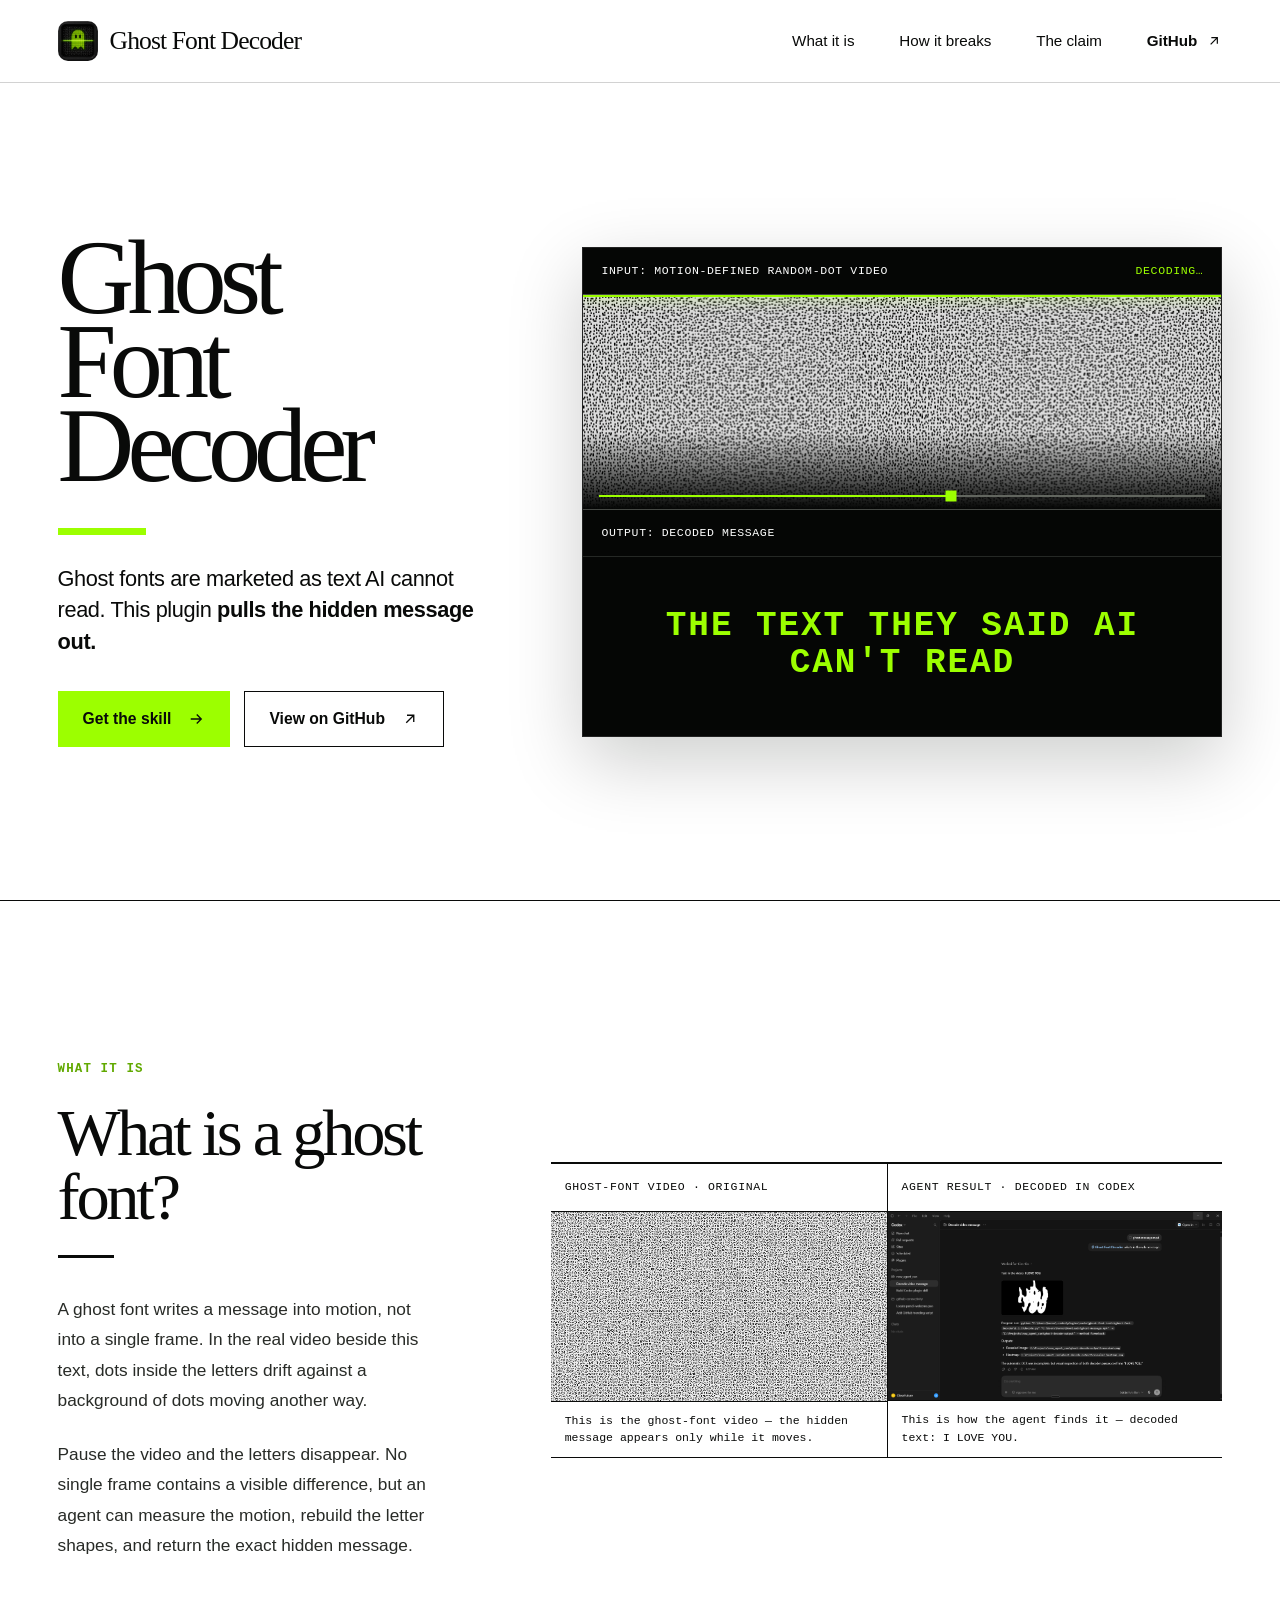
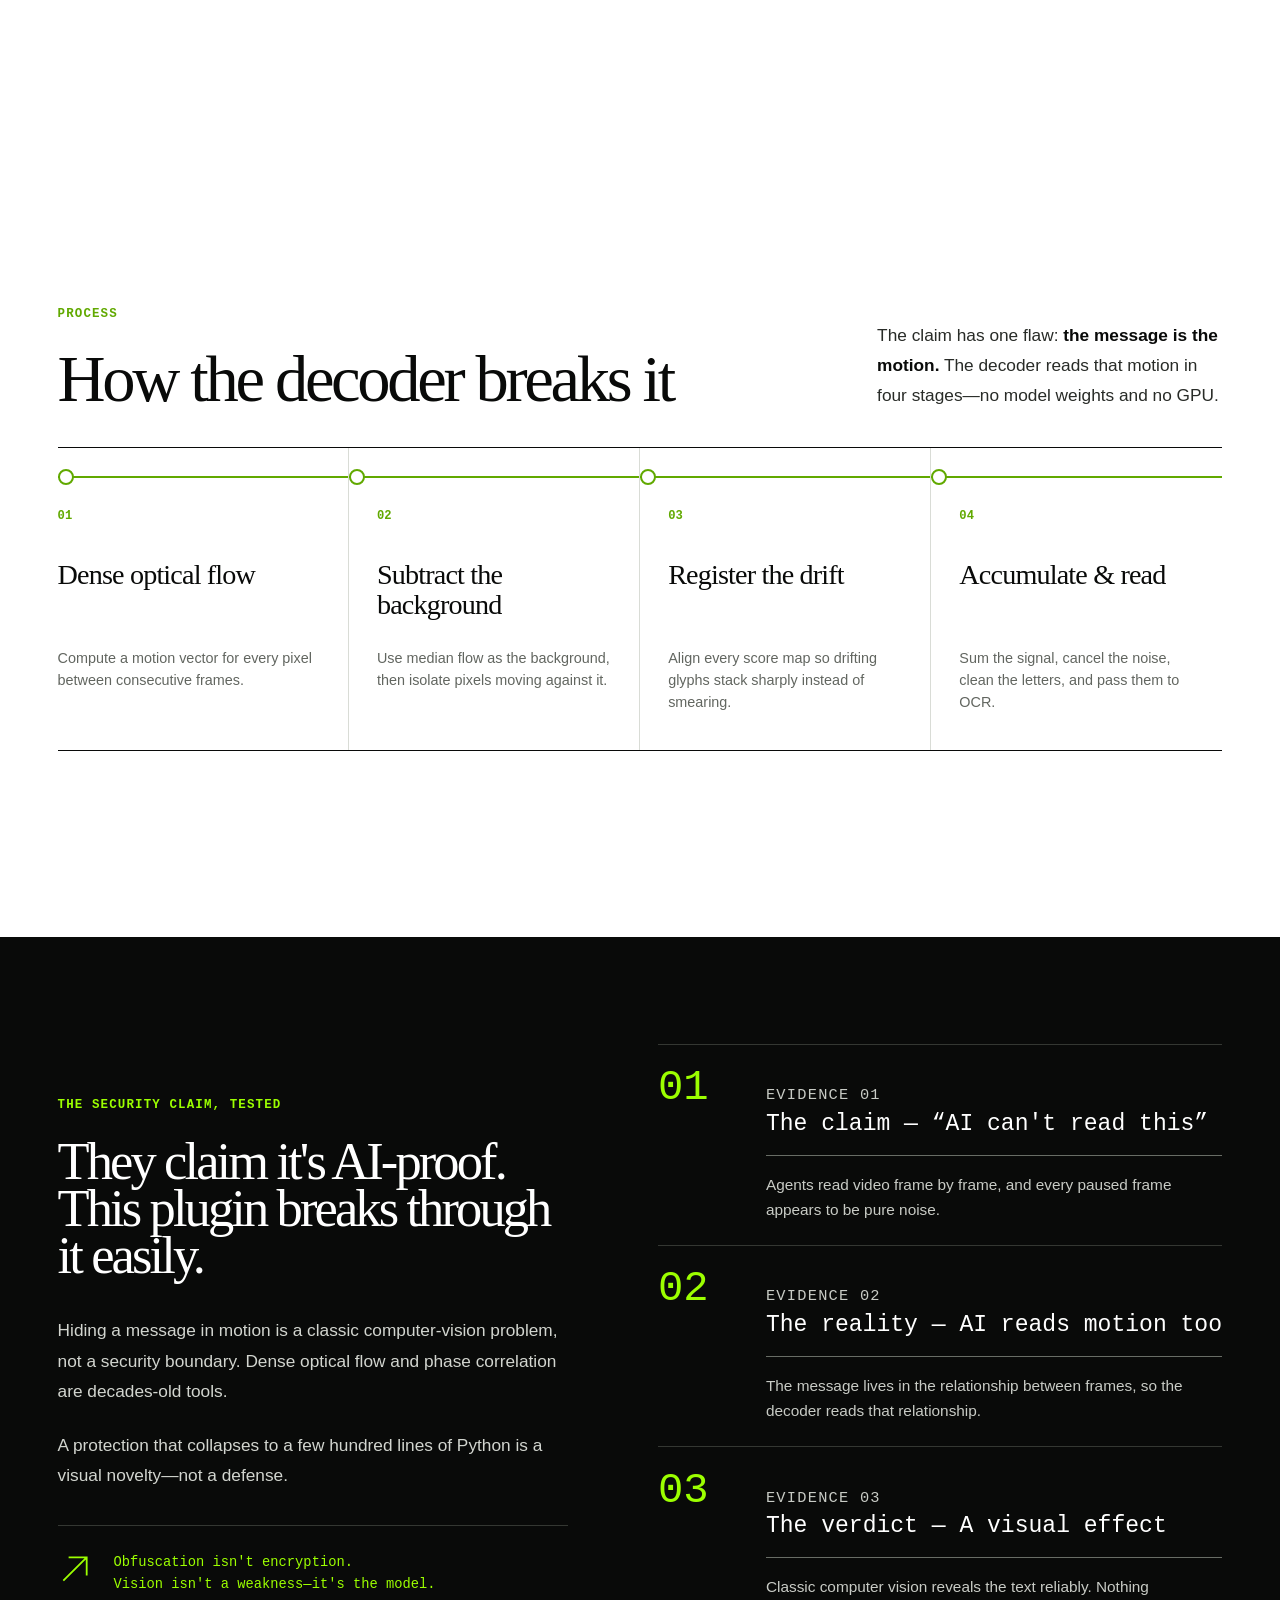
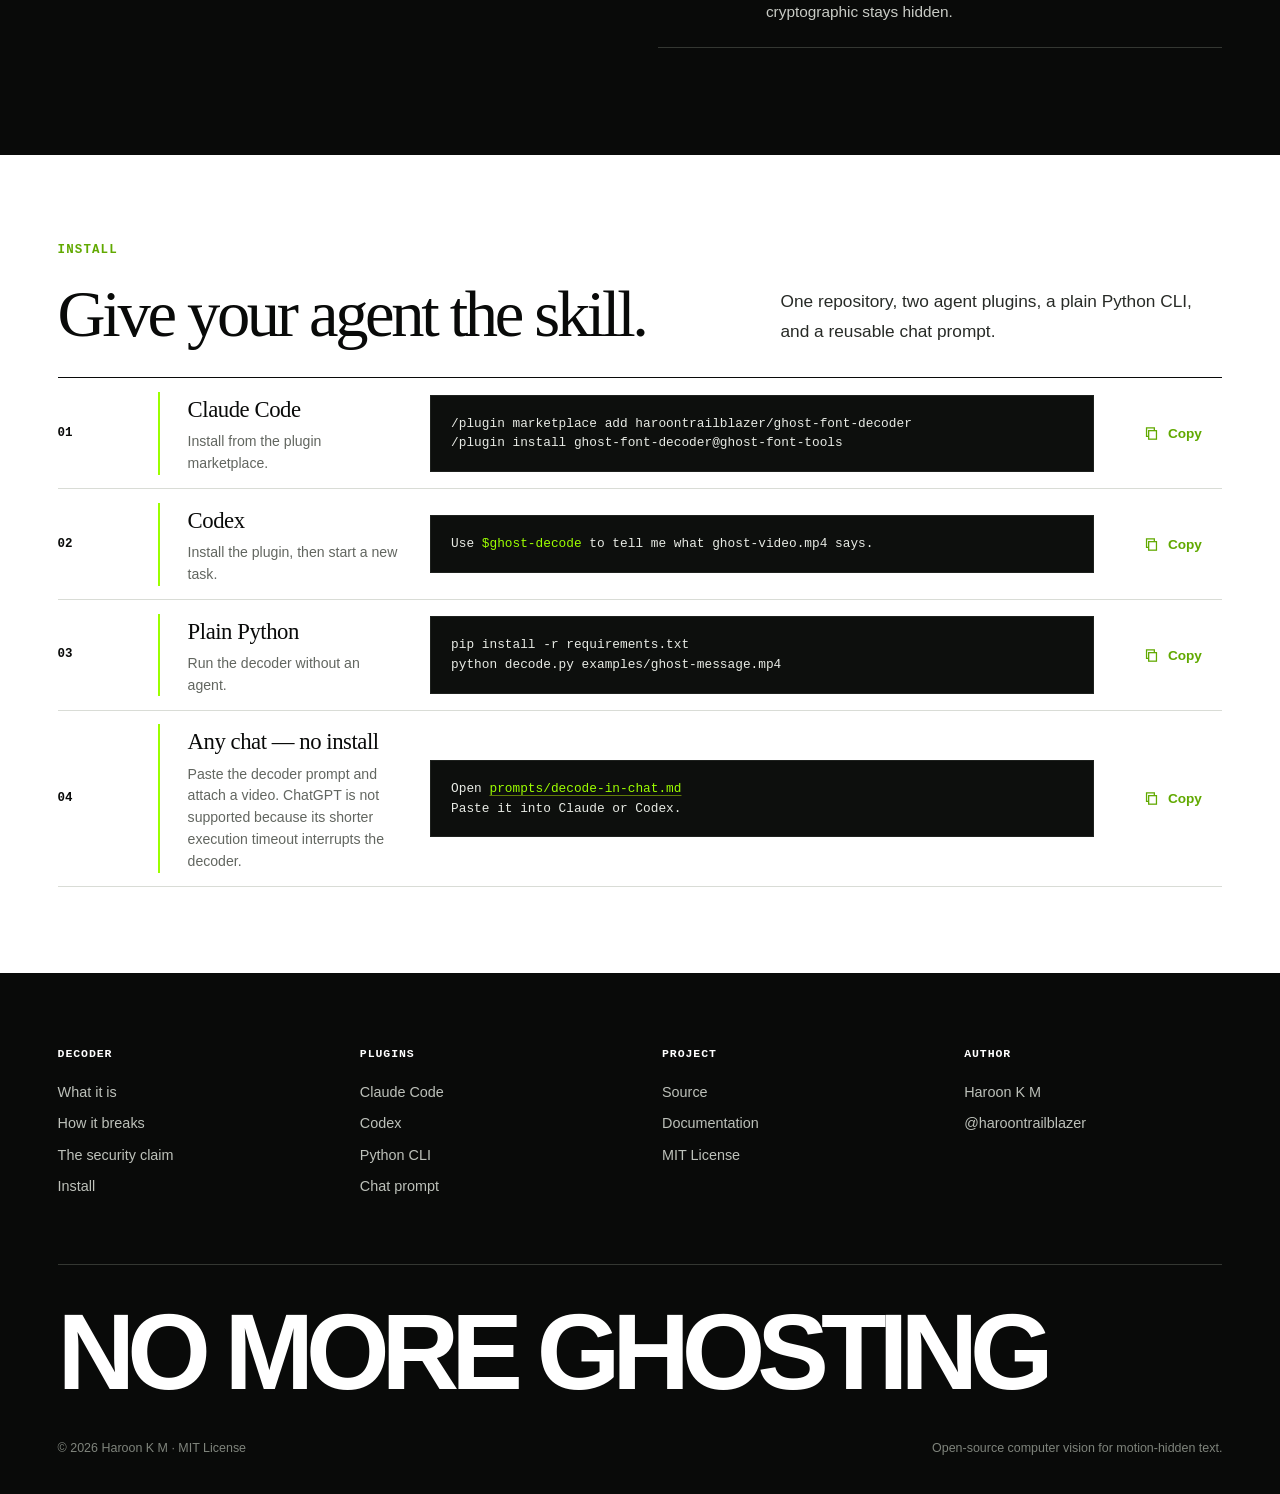
==== commit 049884d8: "Clarify decoder prompt usage in chat applications and update supported platforms" ====
--- a/docs/index.html
+++ b/docs/index.html
@@ -1360,7 +1360,8 @@
           <span class="install-number">04</span>
           <div class="install-name">
             <h3>Any chat — no install</h3>
-            <p>Paste the decoder prompt and attach a video.</p>
+            <p>Paste the decoder prompt and attach a video. ChatGPT is not
+              supported because its shorter execution timeout interrupts the decoder.</p>
           </div>
           <pre class="code-block" id="code-chat">Open <a class="code-accent code-file-link"
              href="https://github.com/haroontrailblazer/ghost-font-decoder/blob/main/prompts/decode-in-chat.md"
@@ -1371,7 +1372,7 @@
              data-viewer-default-mode="preview"
              data-viewer-copy-after-heading="## Prompt to paste"
              data-viewer-aria-label="Decoder chat prompt source">prompts/decode-in-chat.md</a>
-Paste it into Claude, ChatGPT, or Codex.</pre>
+Paste it into Claude or Codex.</pre>
           <button class="copy-button" type="button"
                   data-copy="code-chat"
                   data-copy-url="https://raw.githubusercontent.com/haroontrailblazer/ghost-font-decoder/main/prompts/decode-in-chat.md"
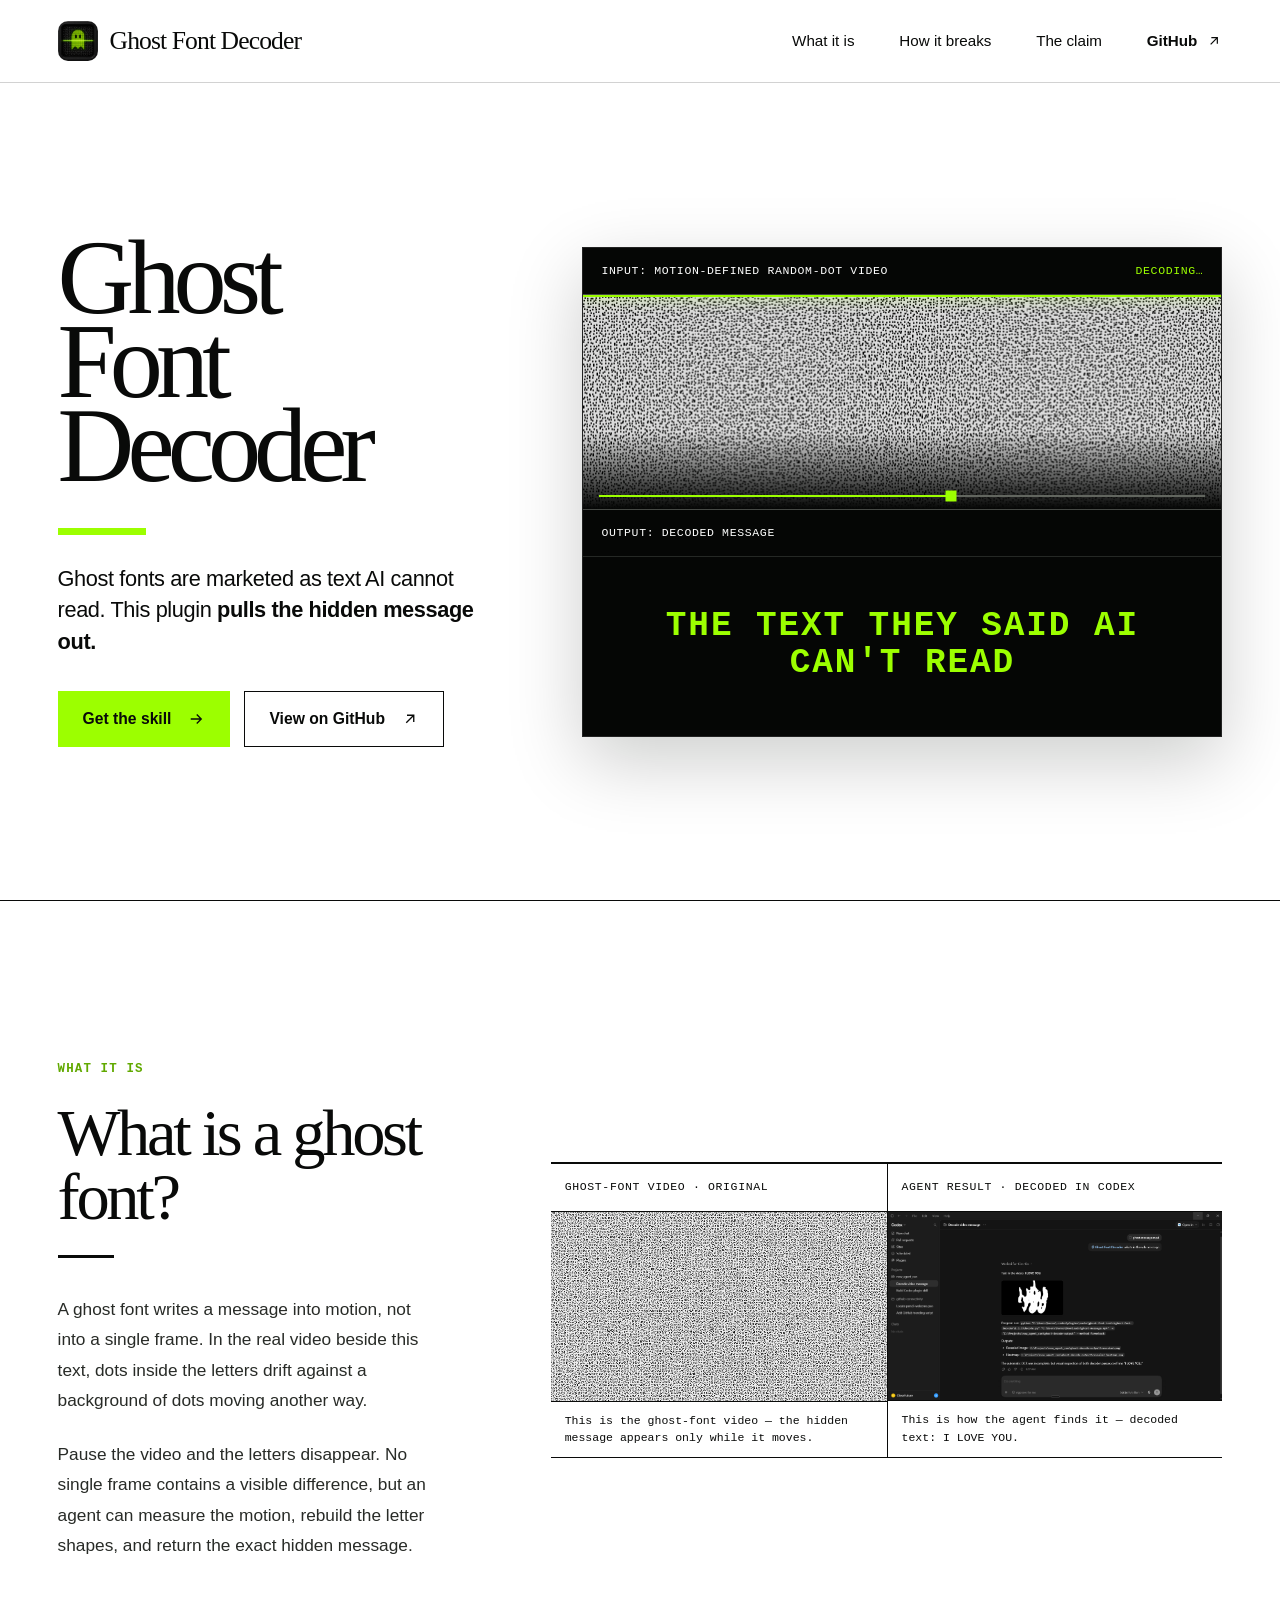
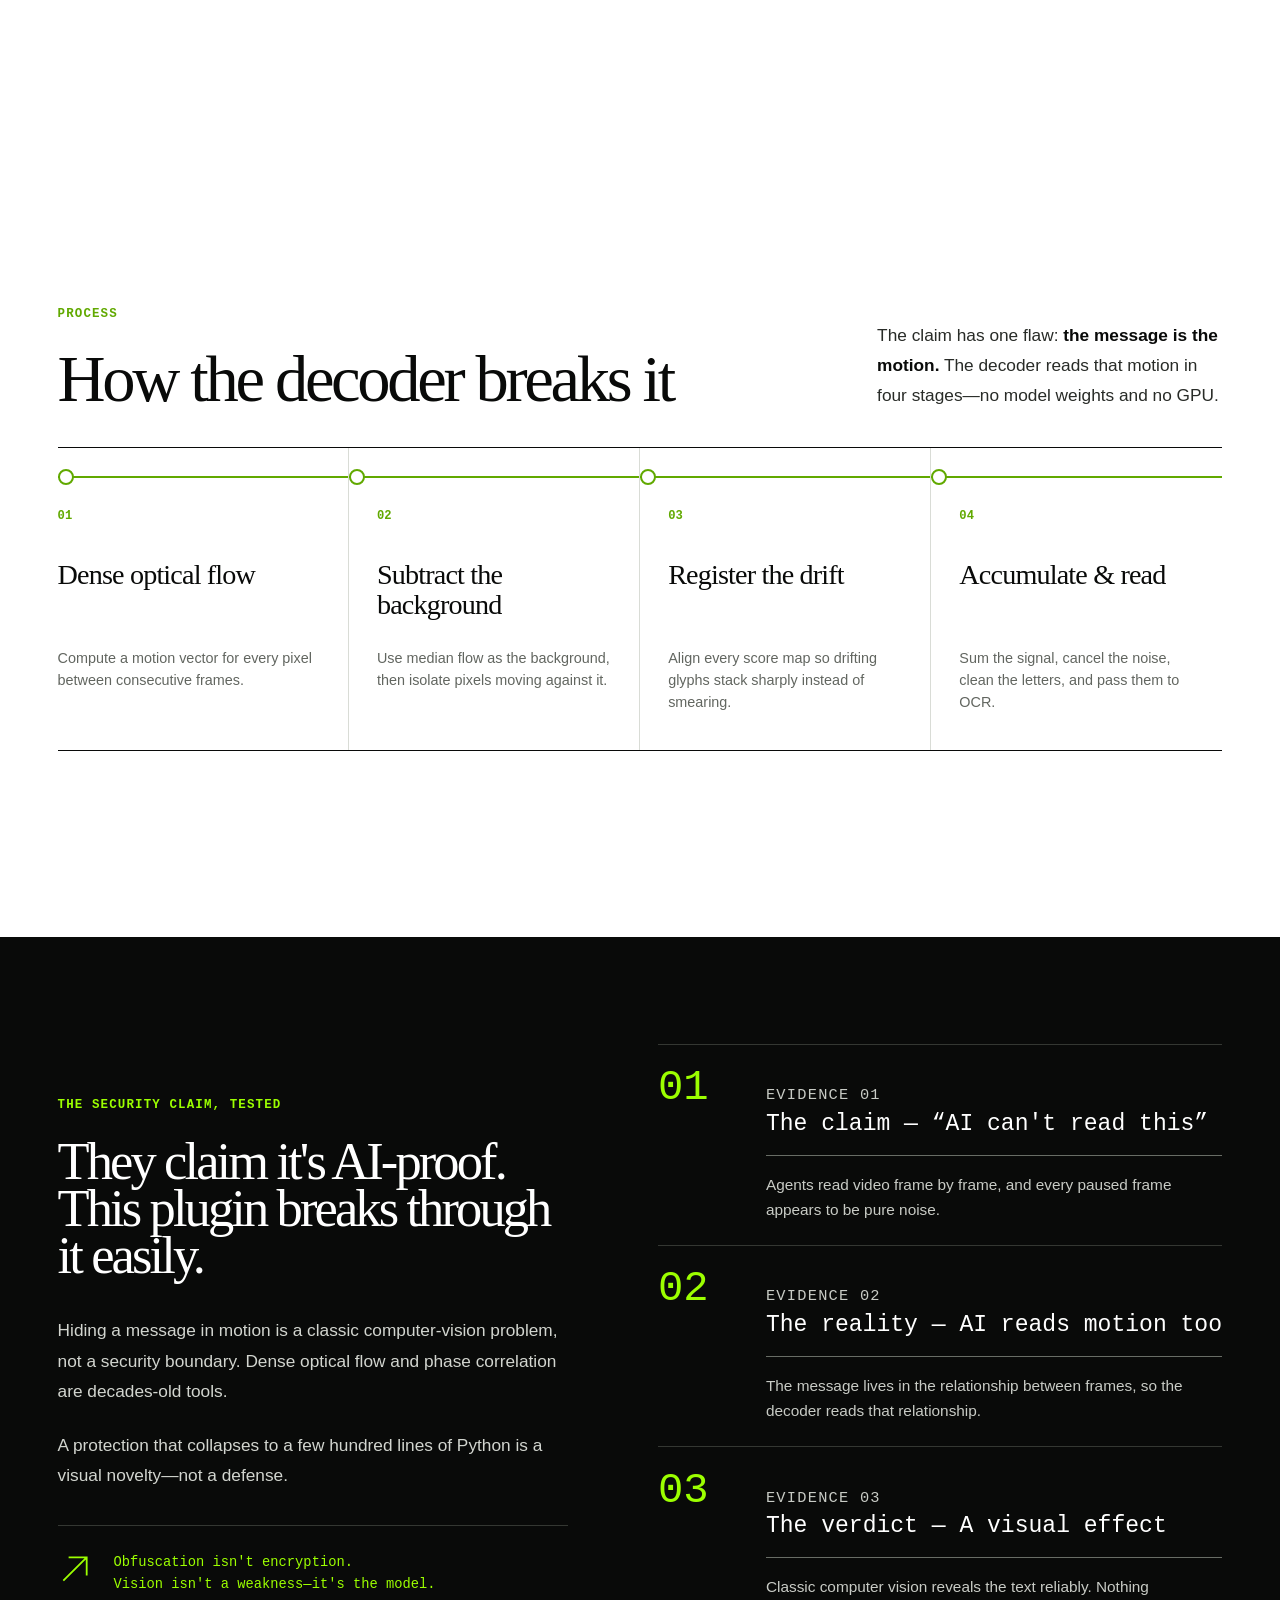
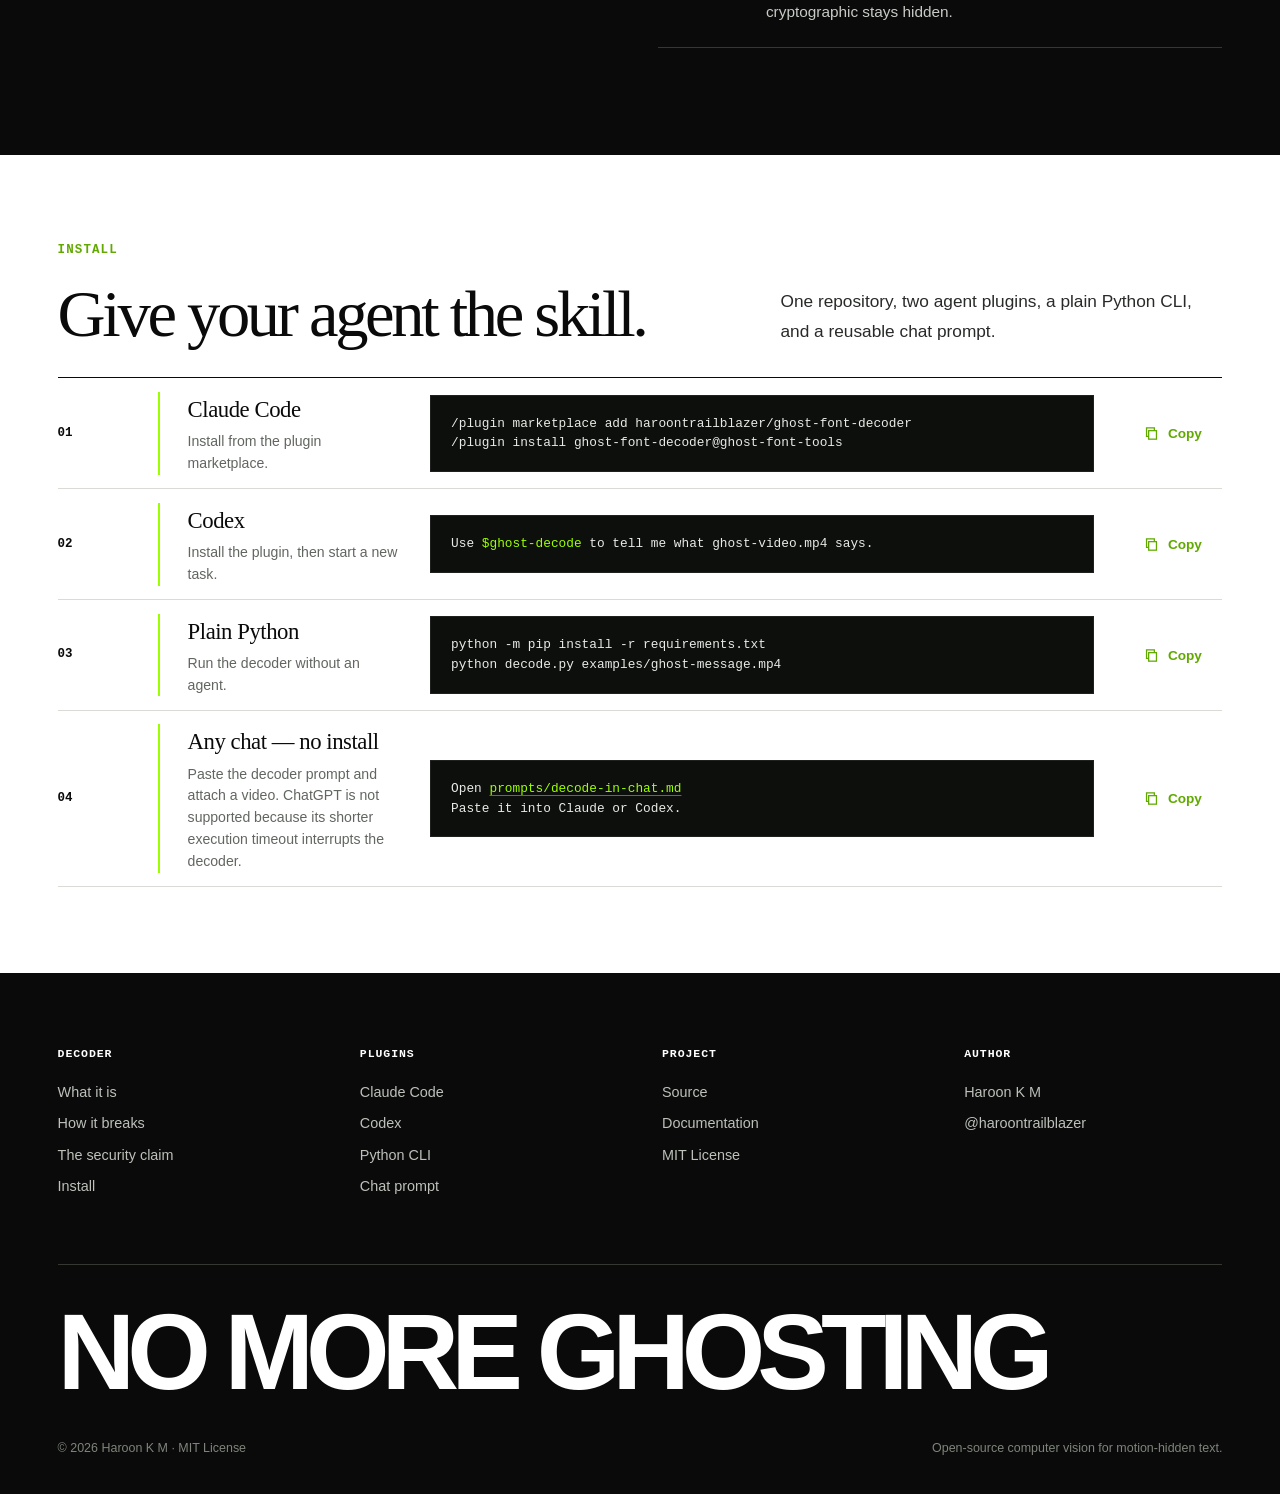
==== commit 40a4d4bb: "Refactor ghost-font video decoder: enhance workflow, improve output handling, and update dependencie" ====
--- a/docs/index.html
+++ b/docs/index.html
@@ -1346,7 +1346,7 @@
             <h3>Plain Python</h3>
             <p>Run the decoder without an agent.</p>
           </div>
-          <pre class="code-block" id="code-python">pip install -r requirements.txt
+          <pre class="code-block" id="code-python">python -m pip install -r requirements.txt
 python decode.py examples/ghost-message.mp4</pre>
           <button class="copy-button" type="button" data-copy="code-python" aria-label="Copy Python commands">
             <svg aria-hidden="true" viewBox="0 0 24 24" fill="none" stroke="currentColor" stroke-width="1.8">
@@ -1416,7 +1416,7 @@
         <a href="https://github.com/haroontrailblazer/ghost-font-decoder"
            data-repo-viewer="https://api.github.com/repos/haroontrailblazer/ghost-font-decoder/git/trees/main?recursive=1"
            data-readme-viewer="https://raw.githubusercontent.com/haroontrailblazer/ghost-font-decoder/main/README.md"
-           data-repo-roots=".codex-plugin,codex-skills"
+           data-repo-roots=".codex-plugin,skills,codex-skills"
            data-repo-initial-file=".codex-plugin/plugin.json"
            data-repo-initial-file-viewer="https://raw.githubusercontent.com/haroontrailblazer/ghost-font-decoder/main/.codex-plugin/plugin.json"
            data-viewer-title="Codex plugin">Codex</a>
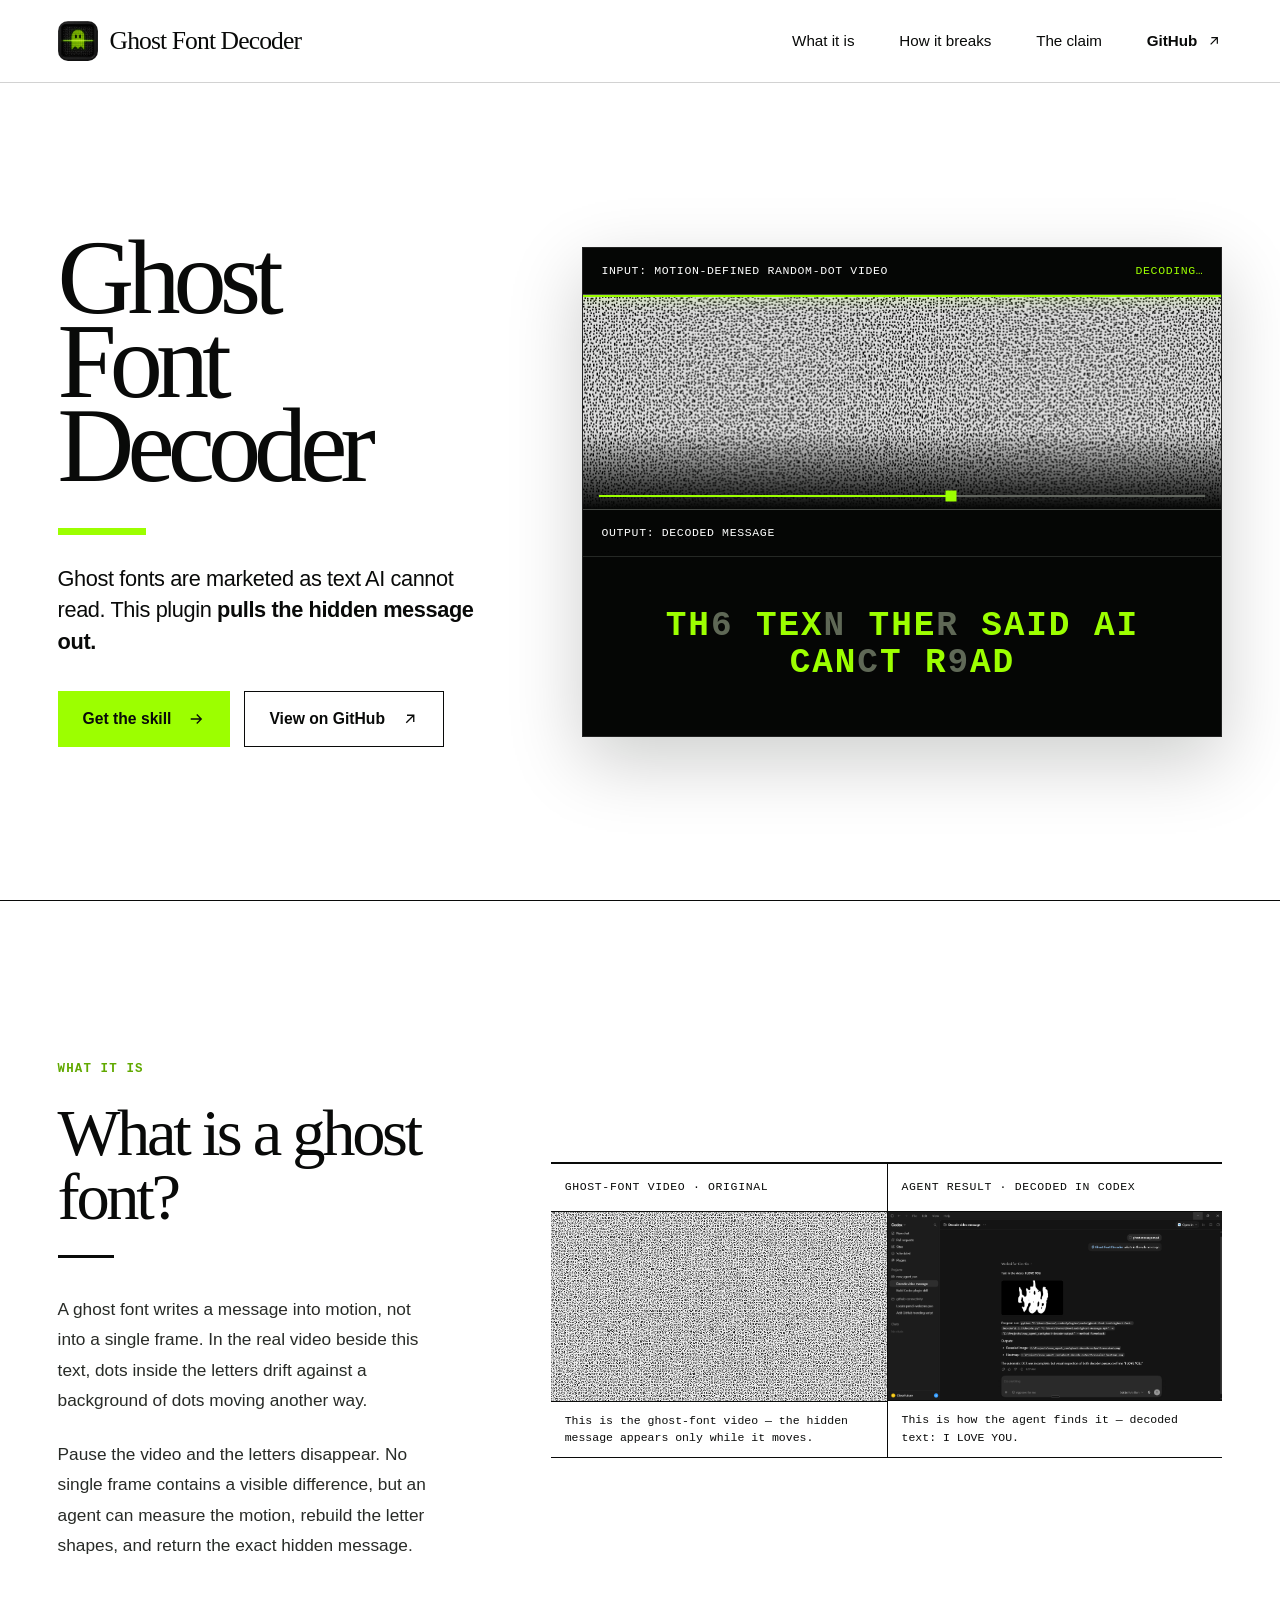
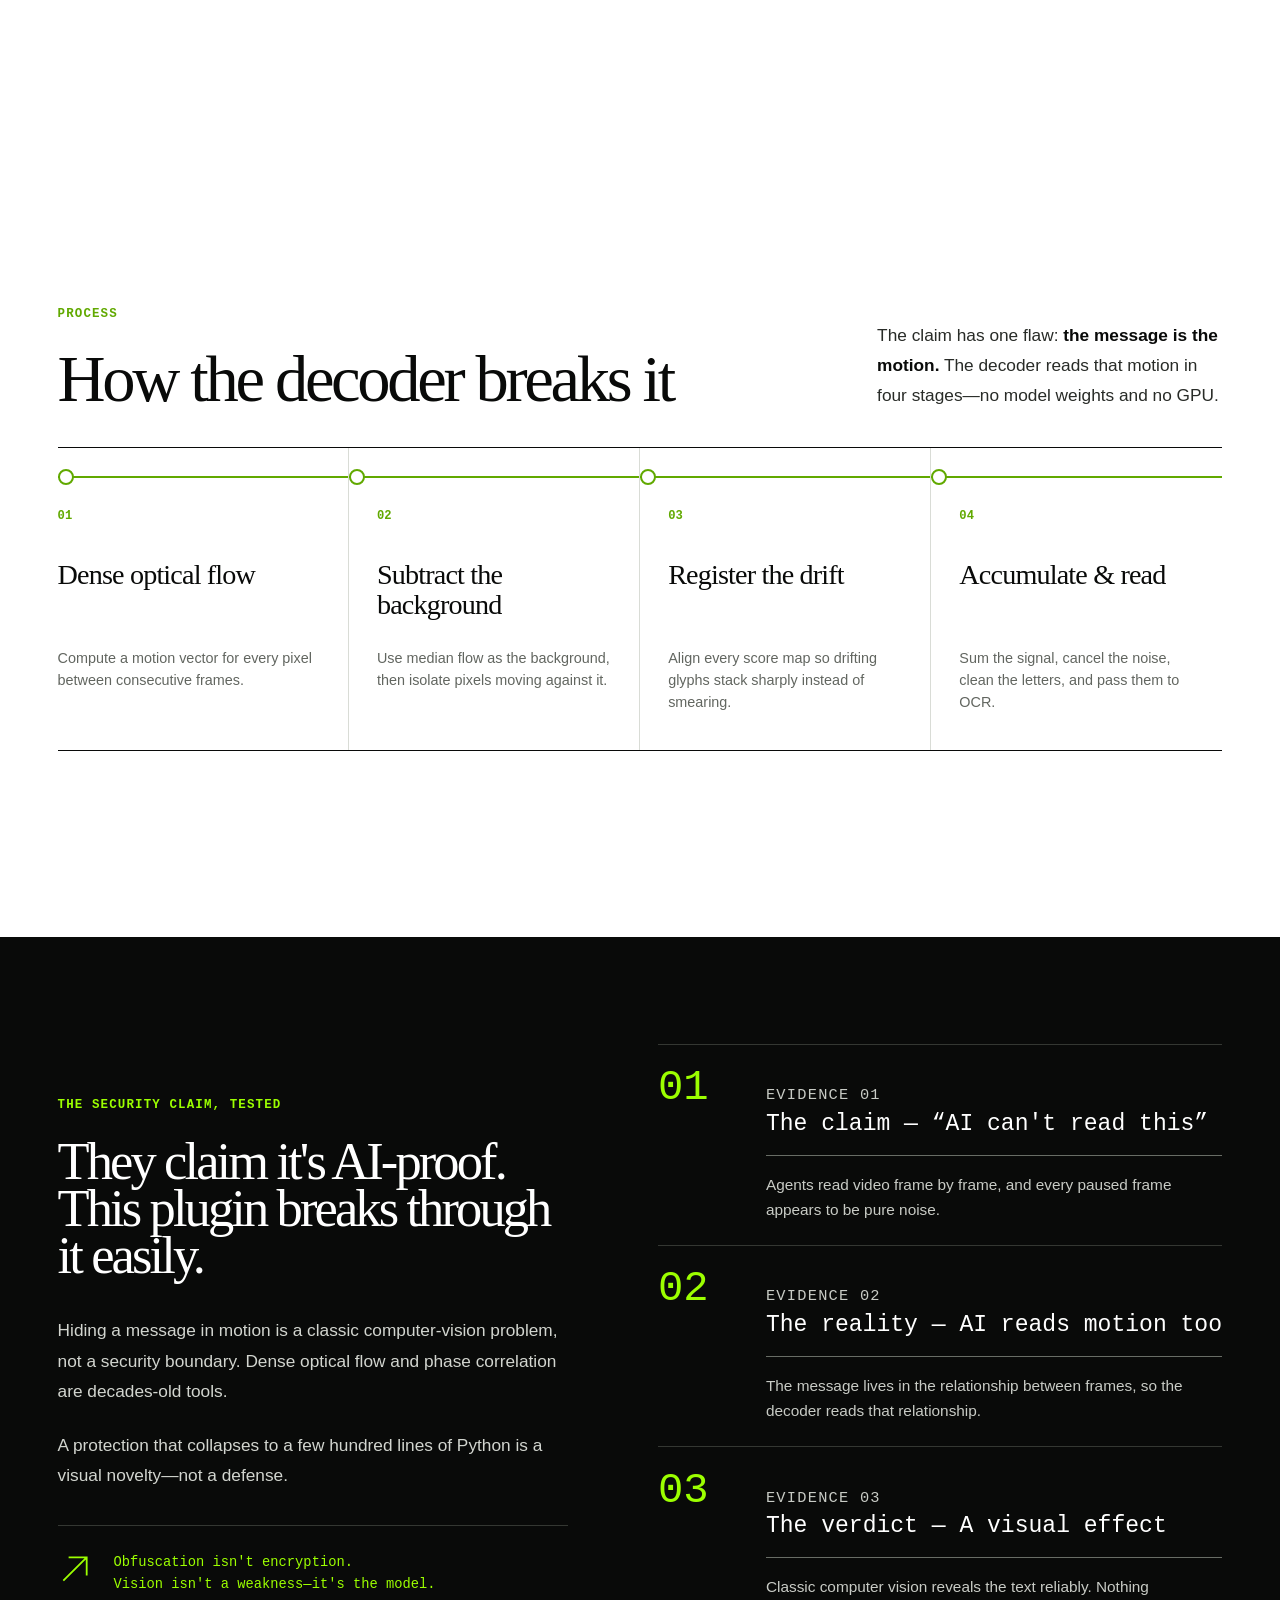
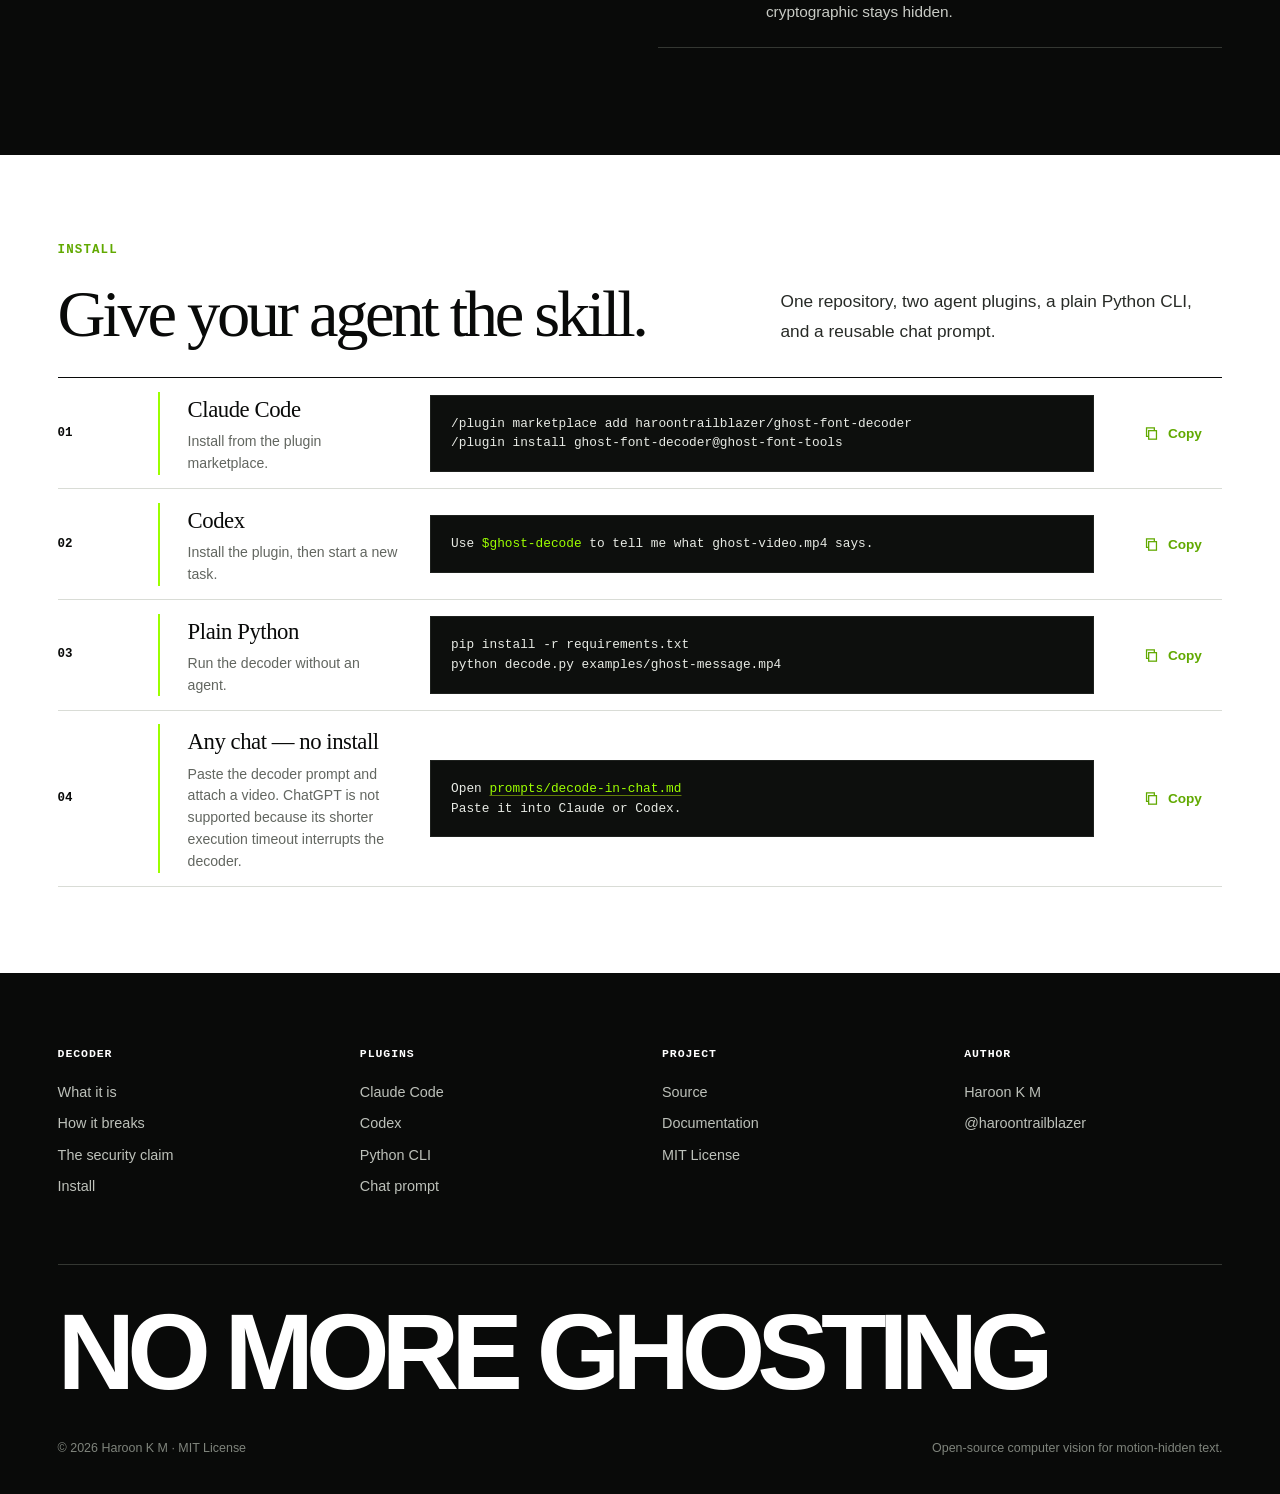
==== commit 793b481c: "Release 1.4.2: restore self-contained two-image decoder and skills Bring the tree back to the 1.4.0 " ====
--- a/docs/index.html
+++ b/docs/index.html
@@ -1346,7 +1346,7 @@
             <h3>Plain Python</h3>
             <p>Run the decoder without an agent.</p>
           </div>
-          <pre class="code-block" id="code-python">python -m pip install -r requirements.txt
+          <pre class="code-block" id="code-python">pip install -r requirements.txt
 python decode.py examples/ghost-message.mp4</pre>
           <button class="copy-button" type="button" data-copy="code-python" aria-label="Copy Python commands">
             <svg aria-hidden="true" viewBox="0 0 24 24" fill="none" stroke="currentColor" stroke-width="1.8">
@@ -1416,7 +1416,7 @@
         <a href="https://github.com/haroontrailblazer/ghost-font-decoder"
            data-repo-viewer="https://api.github.com/repos/haroontrailblazer/ghost-font-decoder/git/trees/main?recursive=1"
            data-readme-viewer="https://raw.githubusercontent.com/haroontrailblazer/ghost-font-decoder/main/README.md"
-           data-repo-roots=".codex-plugin,skills,codex-skills"
+           data-repo-roots=".codex-plugin,codex-skills"
            data-repo-initial-file=".codex-plugin/plugin.json"
            data-repo-initial-file-viewer="https://raw.githubusercontent.com/haroontrailblazer/ghost-font-decoder/main/.codex-plugin/plugin.json"
            data-viewer-title="Codex plugin">Codex</a>
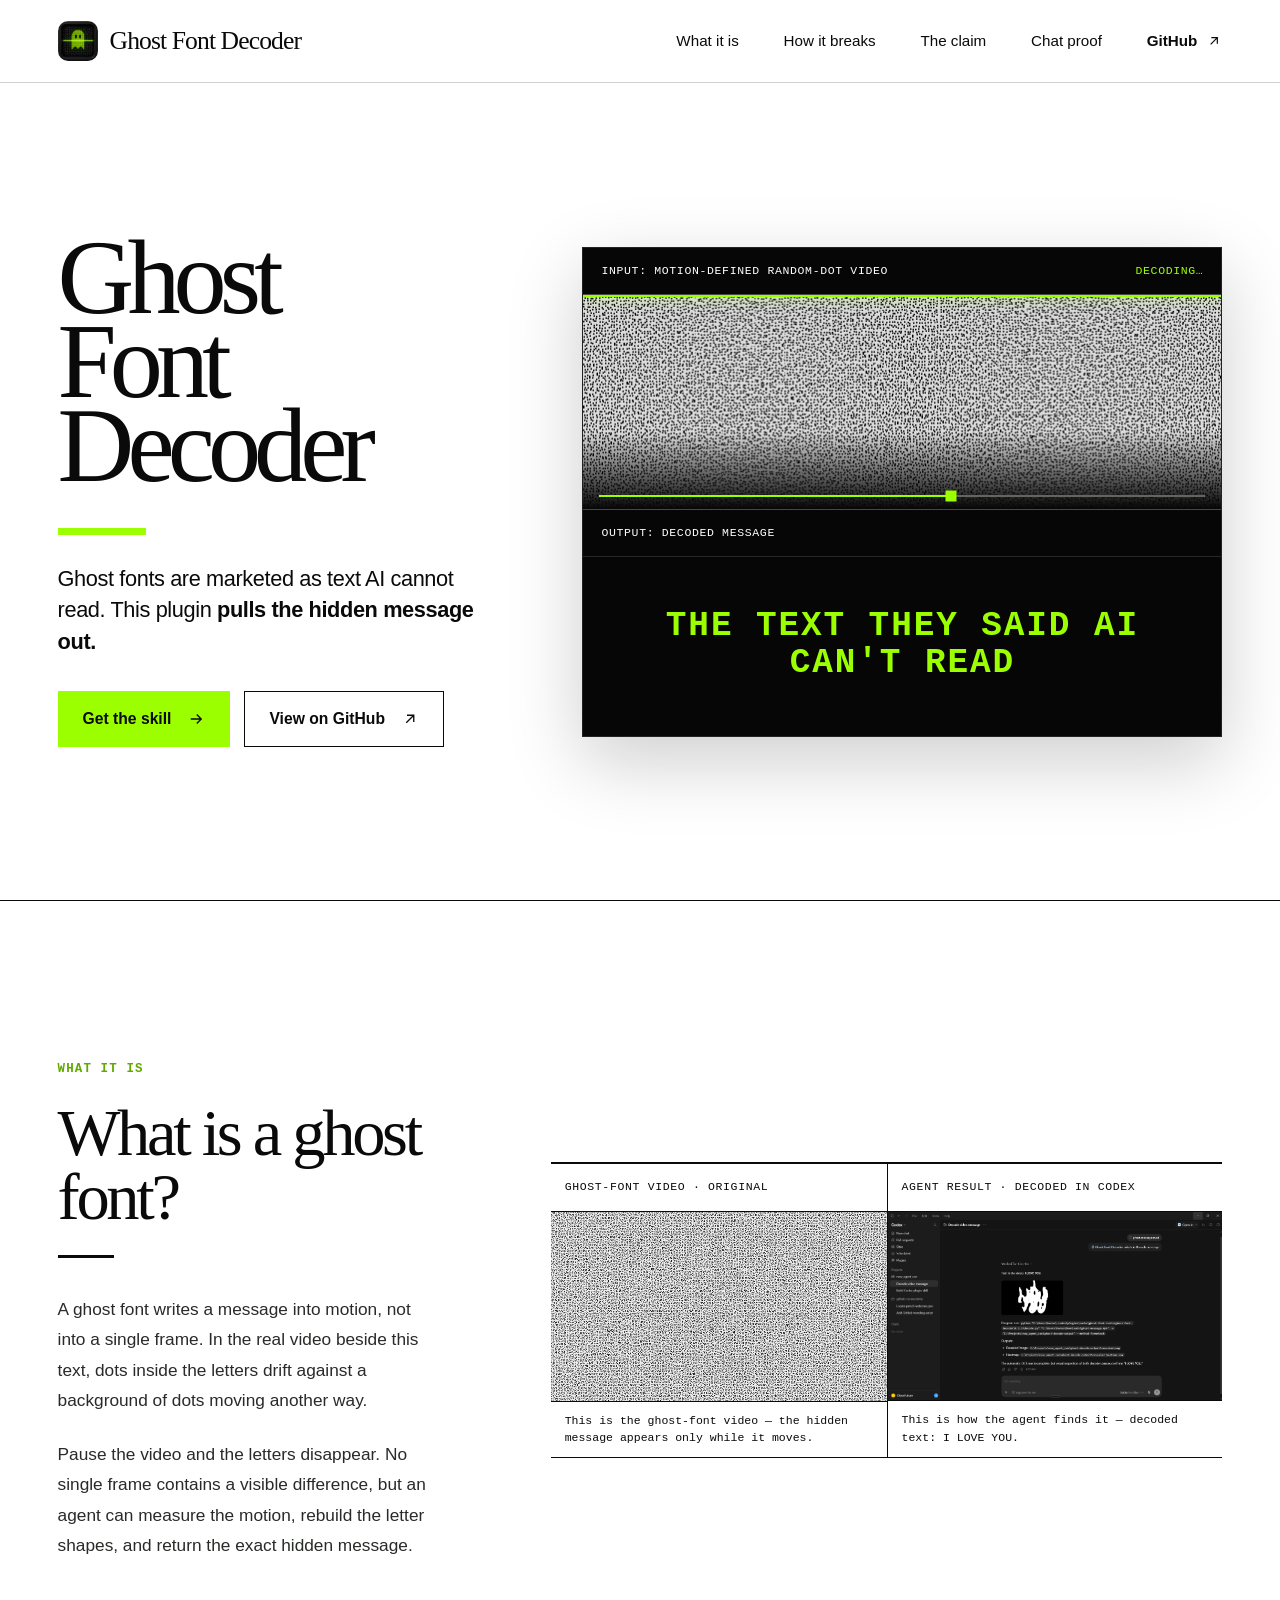
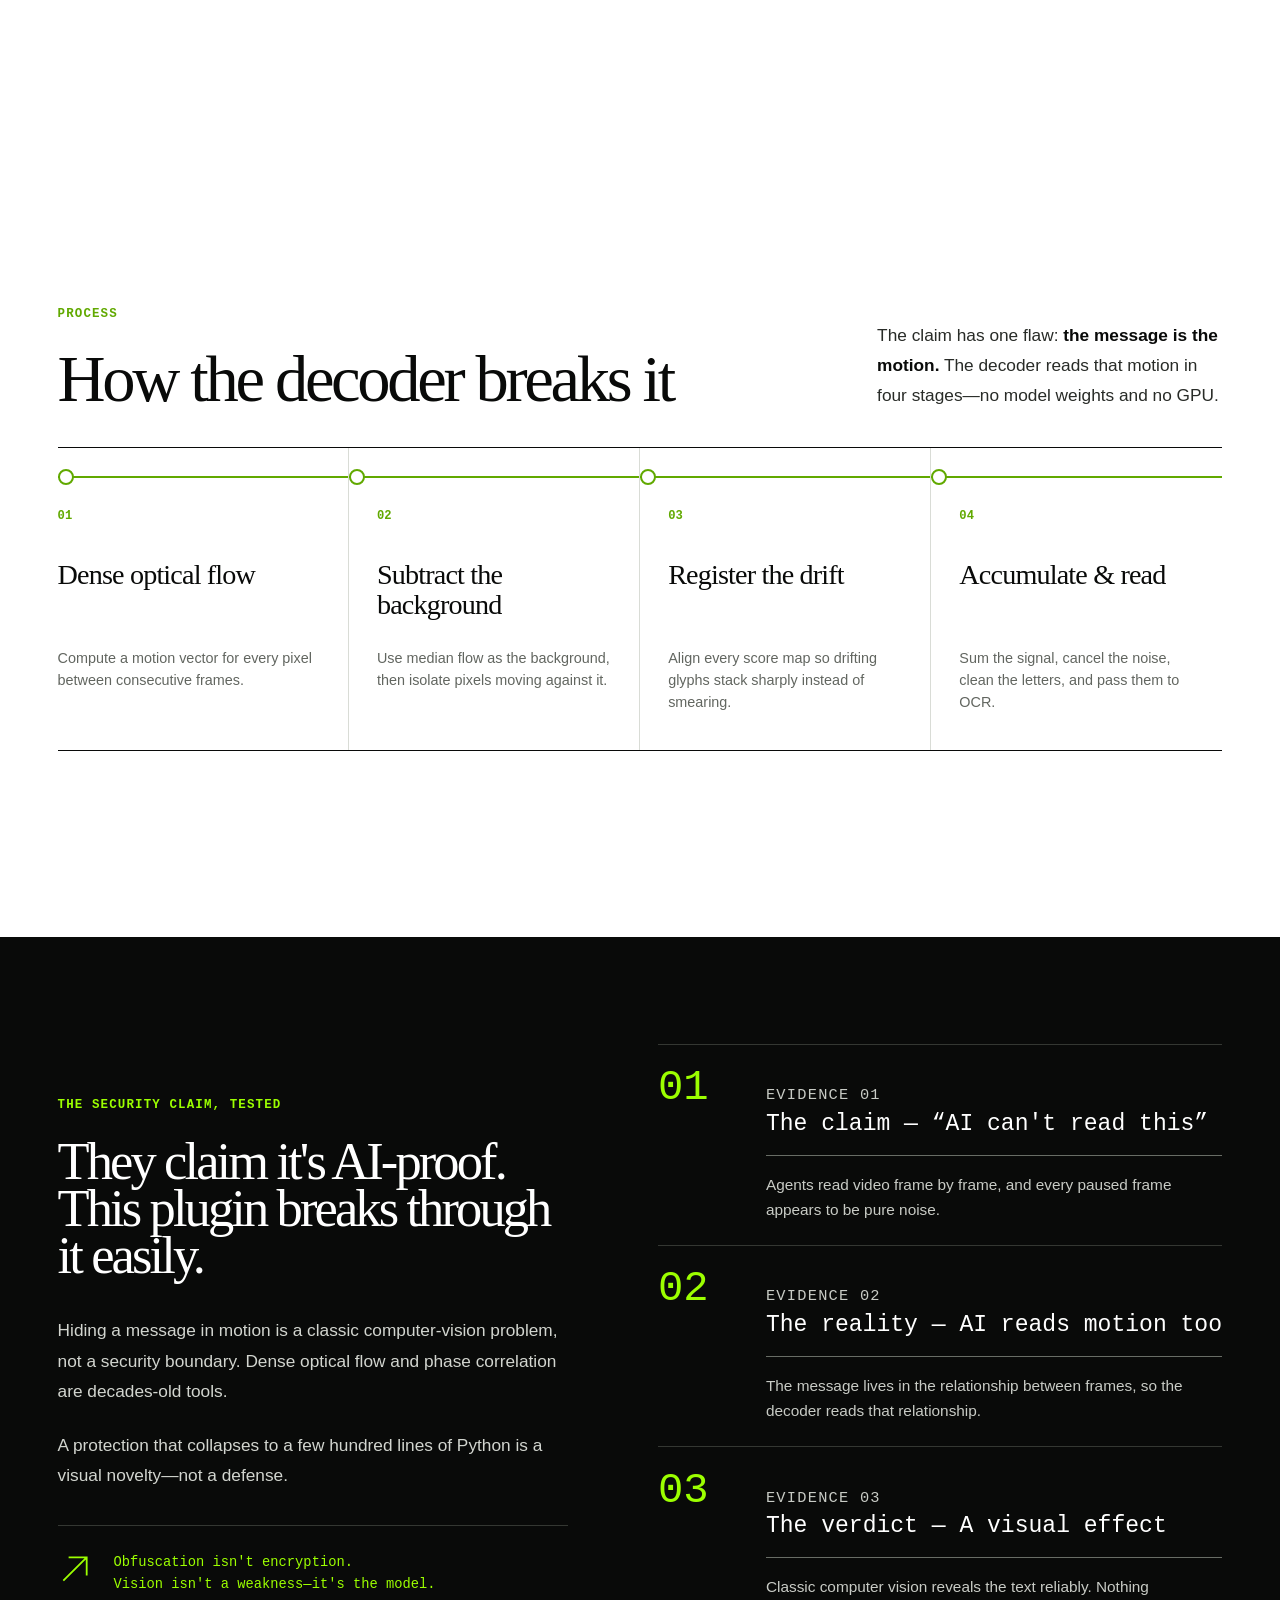
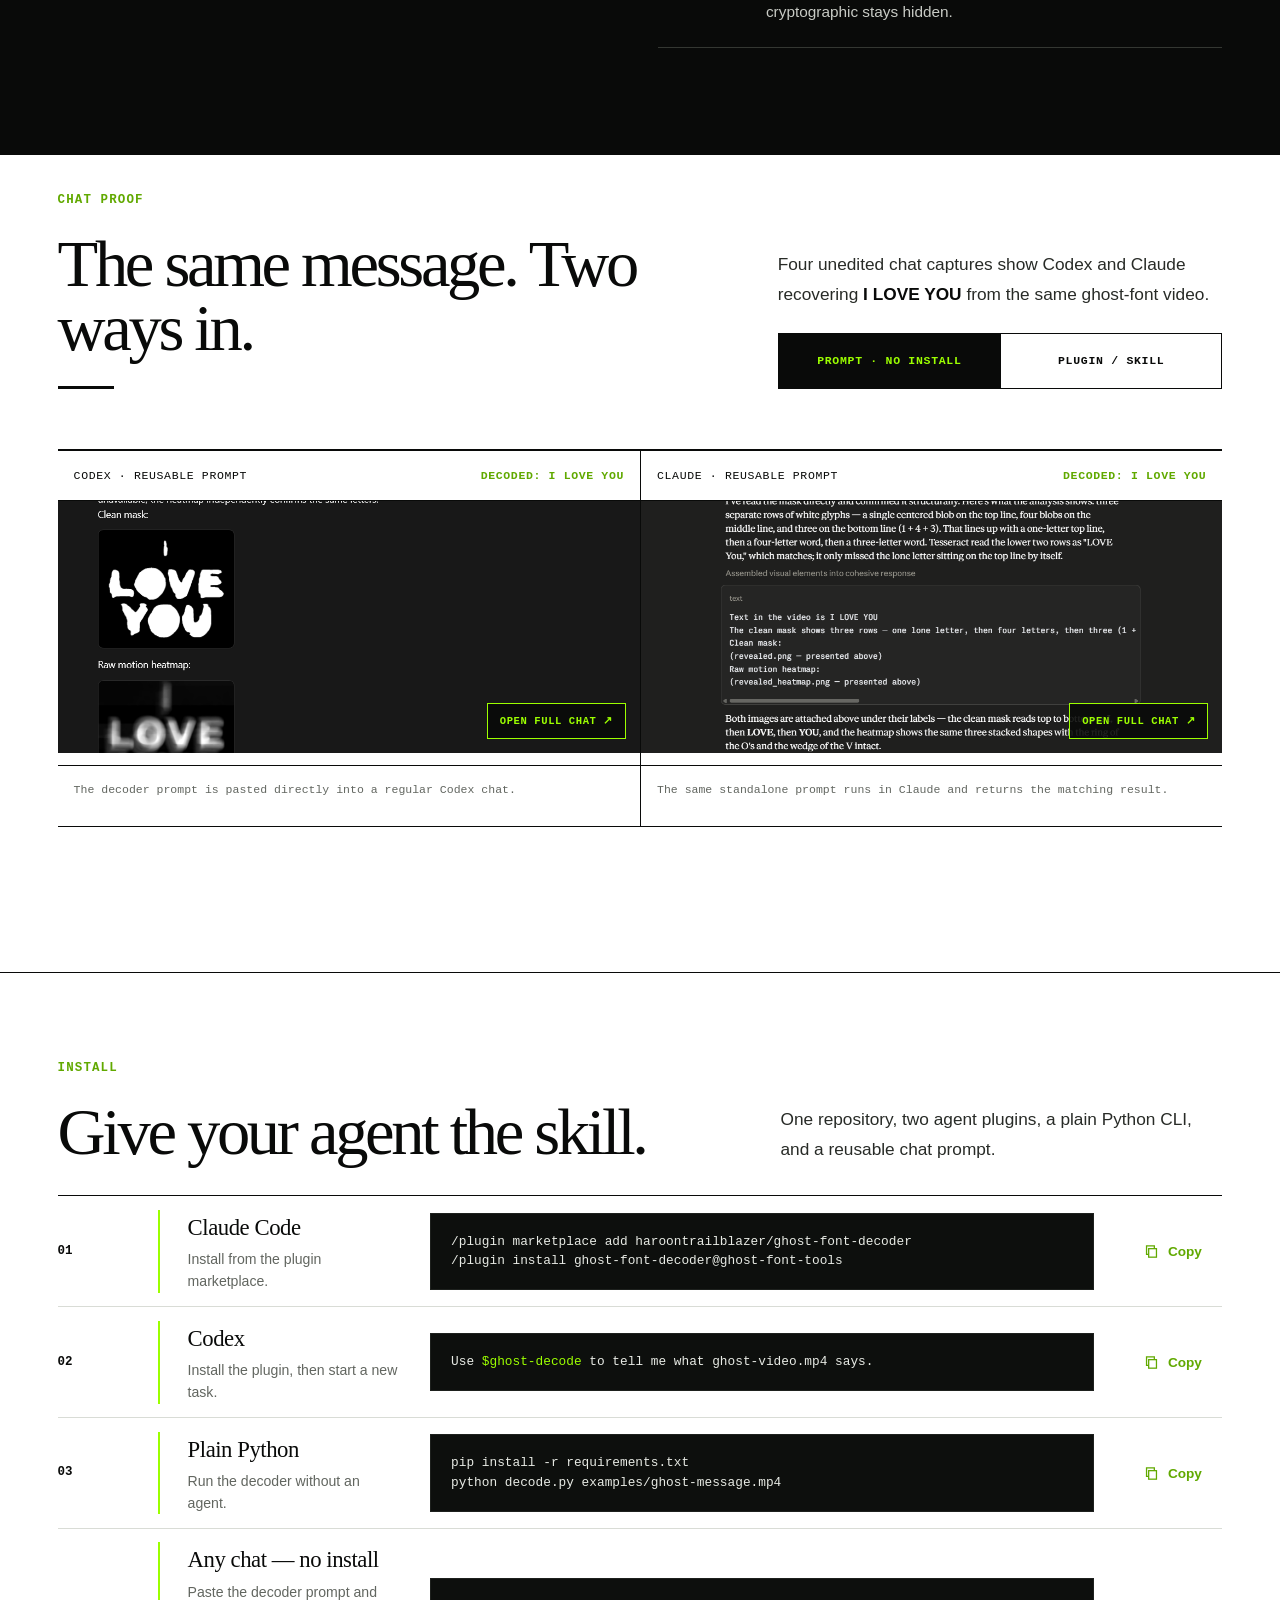
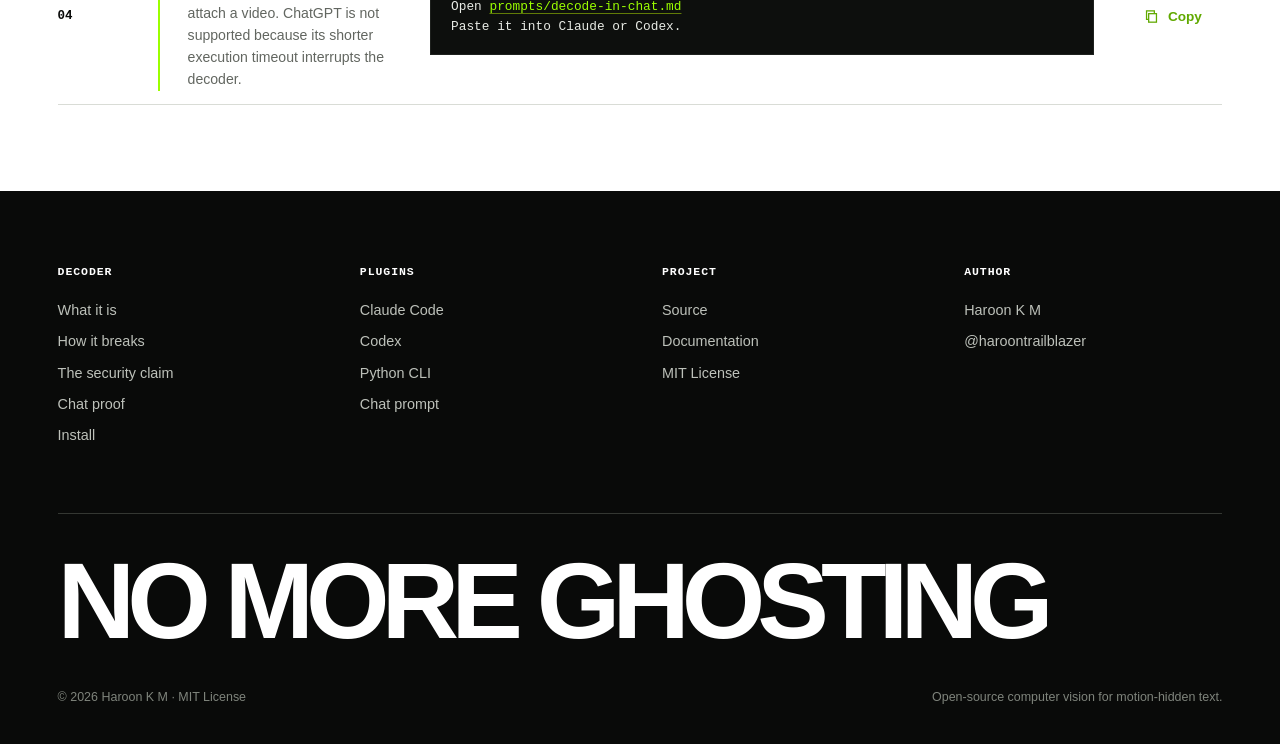
==== commit e6cfee9a: "Refactor code structure for improved readability and maintainability" ====
--- a/docs/index.html
+++ b/docs/index.html
@@ -458,25 +458,33 @@
     outline-offset: -4px;
   }
   .media-lightbox {
-    width: min(94vw, 1500px);
+    width: min(96vw, 1500px);
+    height: 94vh;
     max-width: none;
-    padding: 0;
-    overflow: visible;
+    max-height: none;
+    padding: 18px;
+    overflow: hidden;
     border: 1px solid #555a53;
     background: #080908;
     color: var(--paper);
   }
+  .media-lightbox[open] {
+    display: grid;
+    place-items: center;
+  }
   .media-lightbox::backdrop { background: rgb(0 0 0 / 0.88); }
   .media-lightbox img {
-    width: 100%;
-    max-height: 88vh;
+    width: auto;
+    height: auto;
+    max-width: 100%;
+    max-height: calc(94vh - 36px);
     display: block;
     object-fit: contain;
   }
   .lightbox-close {
     position: absolute;
-    top: -18px;
-    right: -18px;
+    top: 12px;
+    right: 12px;
     width: 42px;
     height: 42px;
     display: grid;
@@ -638,6 +646,141 @@
     color: #c8cbc5;
     font-size: 0.96rem;
     line-height: 1.65;
+  }
+
+  .real-proof {
+    overflow: hidden;
+    overflow-anchor: none;
+    border-bottom: 1px solid var(--ink);
+  }
+  .proof-header {
+    display: grid;
+    grid-template-columns: minmax(0, 1fr) minmax(390px, 0.72fr);
+    align-items: end;
+    gap: clamp(48px, 8vw, 132px);
+    margin-bottom: clamp(34px, 5vw, 60px);
+  }
+  .proof-header-copy .section-title { max-width: 760px; }
+  .proof-intro {
+    max-width: 560px;
+    justify-self: end;
+  }
+  .proof-intro .body-copy { margin-bottom: 24px; }
+  .proof-tabs {
+    display: grid;
+    grid-template-columns: 1fr 1fr;
+    border: 1px solid var(--ink);
+  }
+  .proof-tab {
+    min-height: 54px;
+    padding: 10px 16px;
+    border: 0;
+    background: var(--paper);
+    color: var(--ink);
+    font-family: var(--mono);
+    font-size: 0.72rem;
+    font-weight: 700;
+    letter-spacing: 0.06em;
+    text-transform: uppercase;
+    cursor: pointer;
+  }
+  .proof-tab + .proof-tab { border-left: 1px solid var(--ink); }
+  .proof-tab[aria-selected="true"] {
+    background: var(--ink);
+    color: var(--signal);
+  }
+  .proof-tab:hover:not([aria-selected="true"]) { background: #f0f2ed; }
+  .proof-tab:focus-visible {
+    position: relative;
+    z-index: 1;
+    outline: 3px solid var(--signal);
+    outline-offset: 3px;
+  }
+  .proof-stage {
+    border-top: 2px solid var(--ink);
+    border-bottom: 1px solid var(--ink);
+  }
+  .proof-panel {
+    display: grid;
+    grid-template-columns: 1fr 1fr;
+  }
+  .proof-panel[hidden] { display: none; }
+  .proof-card { min-width: 0; }
+  .proof-card + .proof-card { border-left: 1px solid var(--ink); }
+  .proof-card-head,
+  .proof-card-caption {
+    min-height: 50px;
+    display: flex;
+    align-items: center;
+    justify-content: space-between;
+    gap: 18px;
+    padding: 11px 16px;
+    font-family: var(--mono);
+    font-size: 0.72rem;
+  }
+  .proof-card-head {
+    border-bottom: 1px solid var(--ink);
+    letter-spacing: 0.055em;
+    text-transform: uppercase;
+  }
+  .proof-outcome {
+    color: var(--signal-deep);
+    font-weight: 700;
+    white-space: nowrap;
+  }
+  .proof-card-caption {
+    justify-content: flex-start;
+    border-top: 1px solid var(--ink);
+    color: var(--muted);
+    line-height: 1.45;
+  }
+  .proof-media {
+    height: clamp(235px, 28svh, 330px);
+    overflow: hidden;
+    background: #090a09;
+  }
+  .proof-image-button {
+    position: relative;
+    width: 100%;
+    height: 100%;
+    display: block;
+    padding: 0;
+    border: 0;
+    background: #090a09;
+    cursor: zoom-in;
+  }
+  .proof-image-button img {
+    width: 100%;
+    height: 100%;
+    display: block;
+    object-fit: cover;
+    object-position: center var(--proof-focus, 55%);
+    transform: scale(1.015);
+    transition: filter 180ms ease, transform 240ms ease;
+  }
+  .proof-image-button::after {
+    content: "Open full chat ↗";
+    position: absolute;
+    right: 14px;
+    bottom: 14px;
+    padding: 9px 12px;
+    border: 1px solid var(--signal);
+    background: rgb(9 10 9 / 0.9);
+    color: var(--signal);
+    font-family: var(--mono);
+    font-size: 0.66rem;
+    font-weight: 700;
+    letter-spacing: 0.055em;
+    text-transform: uppercase;
+    pointer-events: none;
+  }
+  .proof-image-button:hover img {
+    filter: brightness(1.08);
+    transform: scale(1.035);
+  }
+  .proof-image-button:focus-visible {
+    outline: 4px solid var(--signal);
+    outline-offset: -4px;
   }
 
   .install-header {
@@ -777,6 +920,7 @@
     #what > .intro-grid,
     .process,
     .claim .section,
+    .real-proof,
     #install {
       min-height: calc(100svh - 82px);
     }
@@ -836,6 +980,12 @@
     }
     .verdict-item p {
       margin-top: clamp(10px, 2svh, 16px);
+    }
+
+    .real-proof {
+      display: grid;
+      align-content: start;
+      padding-block: clamp(28px, 4svh, 48px);
     }
 
     #install {
@@ -889,6 +1039,7 @@
     #what > .intro-grid,
     .process,
     .claim .section,
+    .real-proof,
     #install {
       padding-top: 24px;
       padding-bottom: 24px;
@@ -946,6 +1097,20 @@
       margin-top: 9px;
       font-size: 0.86rem;
       line-height: 1.45;
+    }
+
+    .proof-header {
+      margin-bottom: 20px;
+    }
+    .proof-intro .body-copy {
+      margin-bottom: 14px;
+    }
+    .proof-tab { min-height: 44px; }
+    .proof-media { height: max(230px, 34svh); }
+    .proof-card-head,
+    .proof-card-caption {
+      min-height: 40px;
+      padding-block: 7px;
     }
 
     .install-header {
@@ -979,6 +1144,11 @@
     .claim-grid { grid-template-columns: 1fr; }
     .claim-copy { max-width: 760px; }
     .claim-copy h2 { max-width: 720px; }
+    .proof-header { grid-template-columns: 1fr; }
+    .proof-intro {
+      justify-self: start;
+      max-width: 700px;
+    }
     .install-header { grid-template-columns: 1fr; }
     .install-header .body-copy { justify-self: start; }
     .install-row { grid-template-columns: 50px minmax(170px, 0.45fr) minmax(320px, 1.25fr) 76px; gap: 18px; }
@@ -1030,6 +1200,25 @@
     .claim-grid { gap: 56px; }
     .claim-copy h2 { font-size: clamp(3rem, 13vw, 4.8rem); }
     .verdict-item { grid-template-columns: 58px 1fr; gap: 12px; }
+    .proof-header { gap: 32px; }
+    .proof-tabs { width: 100%; }
+    .proof-panel { grid-template-columns: 1fr; }
+    .proof-card + .proof-card {
+      border-left: 0;
+      border-top: 1px solid var(--ink);
+    }
+    .proof-media { height: min(620px, 112vw); }
+    .proof-image-button img {
+      object-fit: contain;
+      object-position: center;
+      transform: none;
+    }
+    .proof-image-button:hover img { transform: none; }
+    .proof-image-button::after {
+      right: 10px;
+      bottom: 10px;
+      padding: 8px 10px;
+    }
     .install-row {
       grid-template-columns: 34px minmax(0, 1fr) auto;
       grid-template-areas:
@@ -1073,7 +1262,15 @@
     .decoder-bar,
     .decoder-output-label,
     .evidence-head,
-    .evidence-caption { font-size: 0.63rem; }
+    .evidence-caption,
+    .proof-tab,
+    .proof-card-head,
+    .proof-card-caption { font-size: 0.63rem; }
+    .proof-card-head {
+      align-items: flex-start;
+      flex-direction: column;
+      gap: 2px;
+    }
     .verdict-item { grid-template-columns: 1fr; }
     .install-row { grid-template-columns: 30px minmax(0, 1fr) auto; gap: 12px; }
     .install-name { padding-left: 14px; }
@@ -1105,6 +1302,7 @@
       <a href="#what">What it is</a>
       <a href="#how">How it breaks</a>
       <a href="#claim">The claim</a>
+      <a href="#proof">Chat proof</a>
       <a class="nav-github" href="https://github.com/haroontrailblazer/ghost-font-decoder">
         <span>GitHub</span>
         <svg aria-hidden="true" viewBox="0 0 24 24" fill="none" stroke="currentColor" stroke-width="1.8">
@@ -1194,7 +1392,10 @@
           <div class="evidence-item evidence-item--agent">
             <div class="evidence-head">Agent result · decoded in Codex</div>
             <div class="evidence-media">
-              <button class="evidence-image-button" type="button" aria-label="Open the Codex decoding result in a large view" aria-haspopup="dialog">
+              <button class="evidence-image-button" type="button" aria-label="Open the Codex decoding result in a large view" aria-haspopup="dialog"
+                      data-lightbox-src="assets/agent-decoded-result.png"
+                      data-lightbox-alt="Large Codex chat screenshot showing the recovered video text: I LOVE YOU"
+                      data-lightbox-label="Large view of the Codex decoding result">
                 <img src="assets/agent-decoded-result.png" alt="Codex chat showing the agent decoded the ghost-font video and reported I LOVE YOU">
               </button>
             </div>
@@ -1292,6 +1493,126 @@
             <p>Classic computer vision reveals the text reliably. Nothing cryptographic stays hidden.</p>
           </div>
         </article>
+      </div>
+    </div>
+  </section>
+
+  <section class="section real-proof" id="proof" aria-labelledby="proof-title">
+    <div class="shell">
+      <div class="proof-header reveal">
+        <div class="proof-header-copy">
+          <p class="section-label">Chat proof</p>
+          <h2 class="section-title" id="proof-title">The same message. Two ways in.</h2>
+          <div class="short-rule" aria-hidden="true"></div>
+        </div>
+        <div class="proof-intro">
+          <div class="body-copy">
+            <p>
+              Four unedited chat captures show Codex and Claude recovering
+              <strong>I LOVE YOU</strong> from the same ghost-font video.
+            </p>
+          </div>
+          <div class="proof-tabs" role="tablist" aria-label="Choose proof method">
+            <button class="proof-tab" id="proof-tab-prompt" type="button" role="tab"
+                    aria-selected="true" aria-controls="proof-panel-prompt"
+                    data-proof-tab="prompt">Prompt · no install</button>
+            <button class="proof-tab" id="proof-tab-plugin" type="button" role="tab"
+                    aria-selected="false" aria-controls="proof-panel-plugin"
+                    tabindex="-1" data-proof-tab="plugin">Plugin / skill</button>
+          </div>
+        </div>
+      </div>
+
+      <div class="proof-stage reveal">
+        <div class="proof-panel" id="proof-panel-prompt" role="tabpanel"
+             aria-labelledby="proof-tab-prompt" data-proof-panel="prompt">
+          <article class="proof-card">
+            <div class="proof-card-head">
+              <span>Codex · reusable prompt</span>
+              <span class="proof-outcome">Decoded: I LOVE YOU</span>
+            </div>
+            <div class="proof-media">
+              <button class="proof-image-button" type="button"
+                      style="--proof-focus: 66%;"
+                      aria-label="Open the full Codex prompt proof screenshot"
+                      aria-haspopup="dialog"
+                      data-lightbox-src="assets/proof/codex-prompt-proof.png"
+                      data-lightbox-alt="Codex chat using the reusable decoder prompt and revealing the hidden message I LOVE YOU"
+                      data-lightbox-label="Codex prompt proof">
+                <img src="assets/proof/codex-prompt-proof.png"
+                     alt="Codex chat using the reusable prompt and decoding I LOVE YOU"
+                     loading="lazy" width="1078" height="1917">
+              </button>
+            </div>
+            <p class="proof-card-caption">The decoder prompt is pasted directly into a regular Codex chat.</p>
+          </article>
+
+          <article class="proof-card">
+            <div class="proof-card-head">
+              <span>Claude · reusable prompt</span>
+              <span class="proof-outcome">Decoded: I LOVE YOU</span>
+            </div>
+            <div class="proof-media">
+              <button class="proof-image-button" type="button"
+                      style="--proof-focus: 61%;"
+                      aria-label="Open the full Claude prompt proof screenshot"
+                      aria-haspopup="dialog"
+                      data-lightbox-src="assets/proof/claude-prompt-proof.png"
+                      data-lightbox-alt="Claude chat using the reusable decoder prompt and revealing the hidden message I LOVE YOU"
+                      data-lightbox-label="Claude prompt proof">
+                <img src="assets/proof/claude-prompt-proof.png"
+                     alt="Claude chat using the reusable prompt and decoding I LOVE YOU"
+                     loading="lazy" width="1078" height="1846">
+              </button>
+            </div>
+            <p class="proof-card-caption">The same standalone prompt runs in Claude and returns the matching result.</p>
+          </article>
+        </div>
+
+        <div class="proof-panel" id="proof-panel-plugin" role="tabpanel"
+             aria-labelledby="proof-tab-plugin" data-proof-panel="plugin" hidden>
+          <article class="proof-card">
+            <div class="proof-card-head">
+              <span>Codex · installed plugin</span>
+              <span class="proof-outcome">Decoded: I LOVE YOU</span>
+            </div>
+            <div class="proof-media">
+              <button class="proof-image-button" type="button"
+                      style="--proof-focus: 68%;"
+                      aria-label="Open the full Codex plugin proof screenshot"
+                      aria-haspopup="dialog"
+                      data-lightbox-src="assets/proof/codex-plugin-proof.png"
+                      data-lightbox-alt="Codex chat using the Ghost Font Decoder plugin and revealing the hidden message I LOVE YOU"
+                      data-lightbox-label="Codex plugin proof">
+                <img src="assets/proof/codex-plugin-proof.png"
+                     alt="Codex chat using the Ghost Font Decoder plugin and decoding I LOVE YOU"
+                     loading="lazy" width="1078" height="1917">
+              </button>
+            </div>
+            <p class="proof-card-caption">The installed Ghost Font Decoder plugin handles the full decode workflow.</p>
+          </article>
+
+          <article class="proof-card">
+            <div class="proof-card-head">
+              <span>Claude · installed skill</span>
+              <span class="proof-outcome">Decoded: I LOVE YOU</span>
+            </div>
+            <div class="proof-media">
+              <button class="proof-image-button" type="button"
+                      style="--proof-focus: 50%;"
+                      aria-label="Open the full Claude skill proof screenshot"
+                      aria-haspopup="dialog"
+                      data-lightbox-src="assets/proof/claude-plugin-proof.png"
+                      data-lightbox-alt="Claude chat using the installed ghost-decode skill and revealing the hidden message I LOVE YOU"
+                      data-lightbox-label="Claude skill proof">
+                <img src="assets/proof/claude-plugin-proof.png"
+                     alt="Claude chat using the installed ghost-decode skill and decoding I LOVE YOU"
+                     loading="lazy" width="1078" height="1825">
+              </button>
+            </div>
+            <p class="proof-card-caption">The installed <code>/ghost-decode</code> skill returns the same message in Claude.</p>
+          </article>
+        </div>
       </div>
     </div>
   </section>
@@ -1389,7 +1710,7 @@
   </section>
 </main>
 
-<dialog class="media-lightbox" id="agent-result-lightbox" aria-label="Large view of the Codex decoding result">
+<dialog class="media-lightbox" id="agent-result-lightbox" aria-label="Large proof image">
   <button class="lightbox-close" type="button" aria-label="Close large image">×</button>
   <img src="assets/agent-decoded-result.png" alt="Large Codex chat screenshot showing the recovered video text: I LOVE YOU">
 </dialog>
@@ -1402,6 +1723,7 @@
         <a href="#what">What it is</a>
         <a href="#how">How it breaks</a>
         <a href="#claim">The security claim</a>
+        <a href="#proof">Chat proof</a>
         <a href="#install">Install</a>
       </div>
       <div class="footer-group">
@@ -1457,8 +1779,10 @@
   const reduceMotion = window.matchMedia("(prefers-reduced-motion: reduce)").matches;
   const scramble = document.getElementById("scramble");
   const resultLightbox = document.getElementById("agent-result-lightbox");
-  const resultImageButton = document.querySelector(".evidence-image-button");
+  const resultLightboxImage = resultLightbox?.querySelector("img");
   const lightboxClose = resultLightbox?.querySelector(".lightbox-close");
+  const proofTabs = Array.from(document.querySelectorAll("[data-proof-tab]"));
+  const proofPanels = Array.from(document.querySelectorAll("[data-proof-panel]"));
   const phrases = [
     "HELLO HUMAN",
     "THE TEXT THEY SAID AI CAN'T READ",
@@ -1470,10 +1794,56 @@
   const wait = (ms) => new Promise((resolve) => setTimeout(resolve, ms));
   const randomGlyph = () => glyphs[Math.floor(Math.random() * glyphs.length)];
 
-  resultImageButton?.addEventListener("click", () => resultLightbox?.showModal());
+  document.querySelectorAll("[data-lightbox-src]").forEach((button) => {
+    button.addEventListener("click", () => {
+      if (!resultLightbox || !resultLightboxImage) return;
+      resultLightboxImage.src = button.dataset.lightboxSrc;
+      resultLightboxImage.alt = button.dataset.lightboxAlt || "";
+      resultLightbox.setAttribute("aria-label", button.dataset.lightboxLabel || "Large proof image");
+      resultLightbox.showModal();
+    });
+  });
   lightboxClose?.addEventListener("click", () => resultLightbox?.close());
   resultLightbox?.addEventListener("click", (event) => {
     if (event.target === resultLightbox) resultLightbox.close();
+  });
+
+  const selectProofTab = (selectedTab) => {
+    const selectedPanel = selectedTab.dataset.proofTab;
+    proofTabs.forEach((tab) => {
+      const isSelected = tab === selectedTab;
+      tab.setAttribute("aria-selected", String(isSelected));
+      tab.tabIndex = isSelected ? 0 : -1;
+    });
+    proofPanels.forEach((panel) => {
+      panel.hidden = panel.dataset.proofPanel !== selectedPanel;
+    });
+
+    const proofSection = document.getElementById("proof");
+    const siteNav = document.querySelector(".site-nav");
+    if (proofSection && location.hash === "#proof") {
+      const navHeight = siteNav?.offsetHeight || 0;
+      if (proofSection.getBoundingClientRect().top >= navHeight - 2) {
+        requestAnimationFrame(() => {
+          window.scrollTo({
+            top: Math.max(0, proofSection.offsetTop - navHeight),
+            behavior: "instant"
+          });
+        });
+      }
+    }
+  };
+
+  proofTabs.forEach((tab, index) => {
+    tab.addEventListener("click", () => selectProofTab(tab));
+    tab.addEventListener("keydown", (event) => {
+      if (event.key !== "ArrowLeft" && event.key !== "ArrowRight") return;
+      event.preventDefault();
+      const direction = event.key === "ArrowRight" ? 1 : -1;
+      const nextTab = proofTabs[(index + direction + proofTabs.length) % proofTabs.length];
+      selectProofTab(nextTab);
+      nextTab.focus();
+    });
   });
 
   async function scrambleTo(text) {
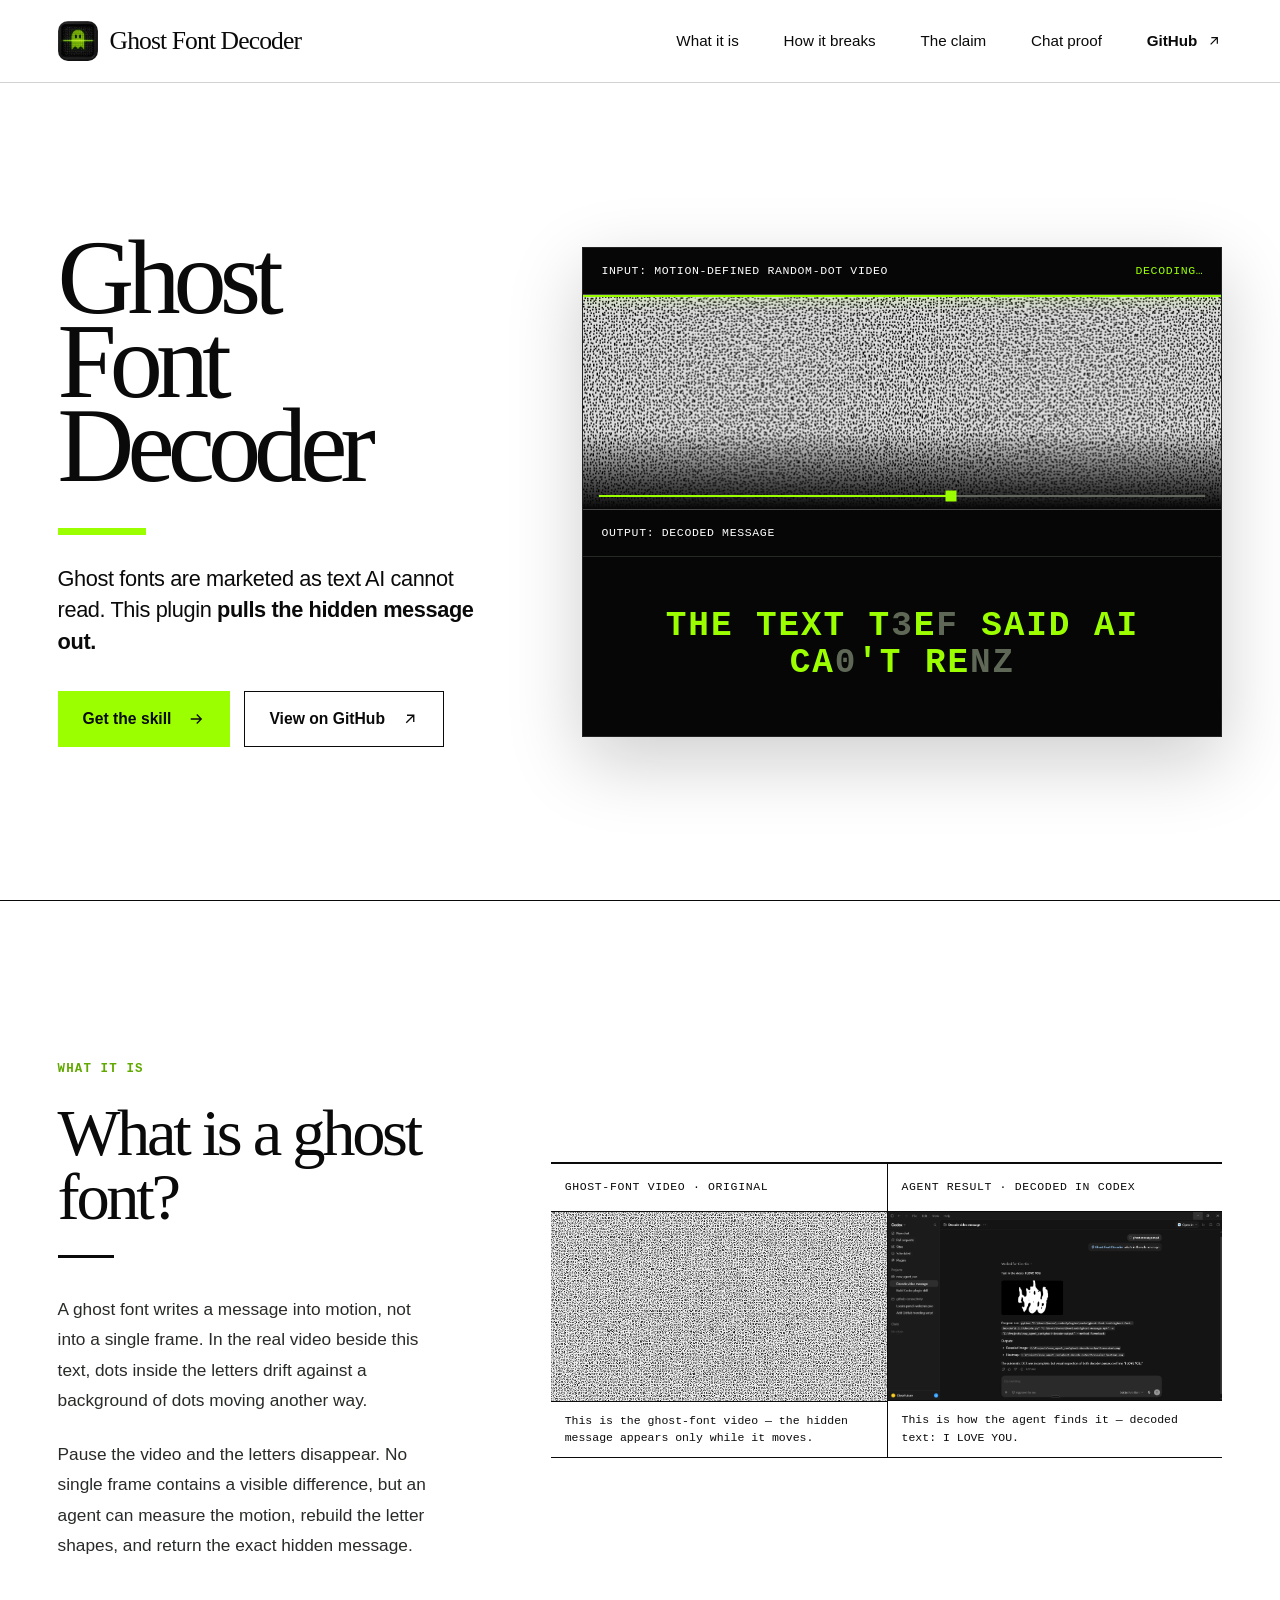
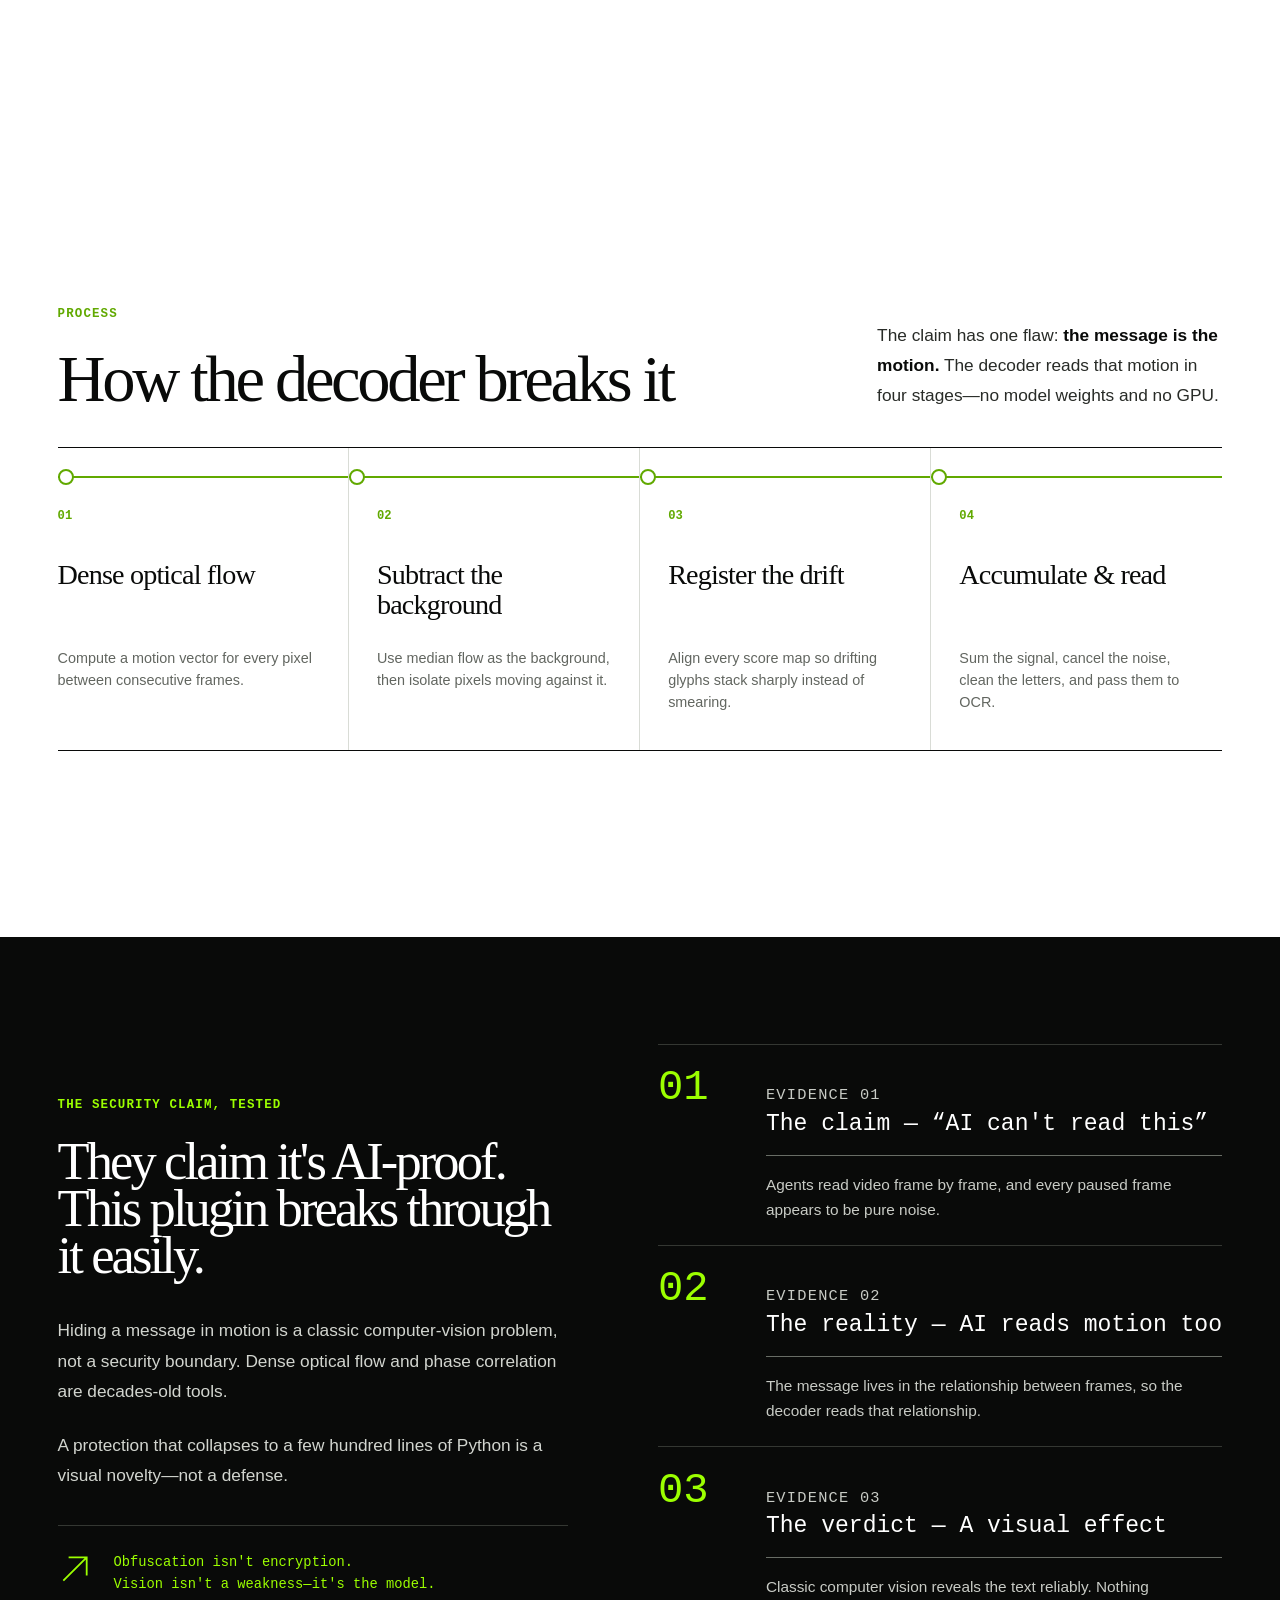
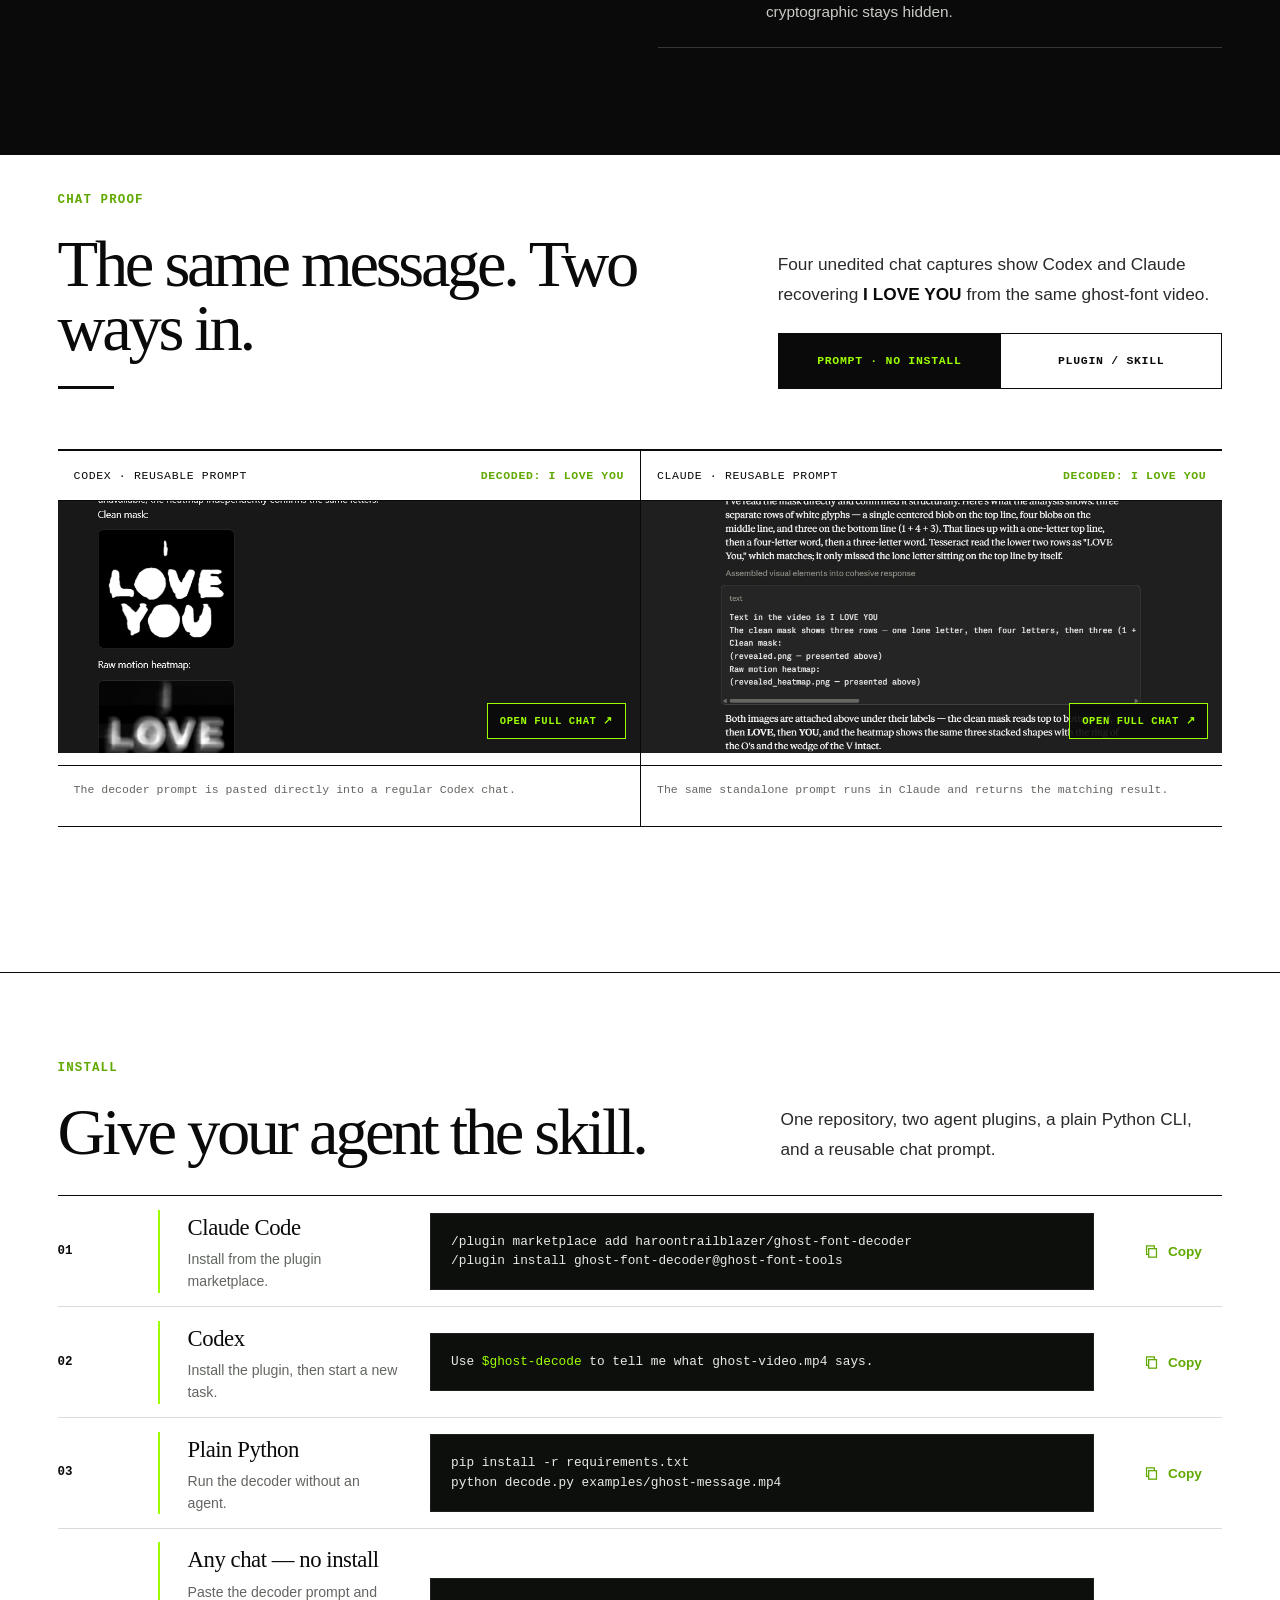
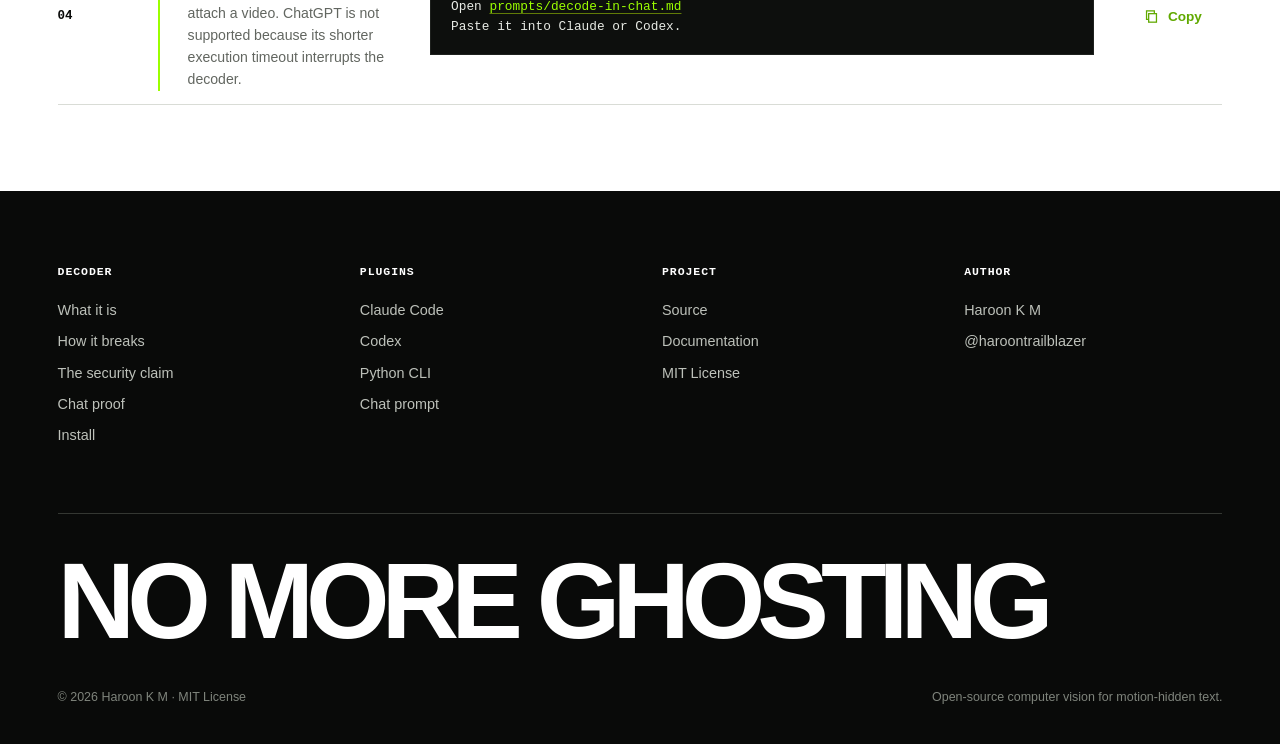
==== commit cd4750fa: "Add revealed heatmap asset in WEBP format" ====
--- a/docs/index.html
+++ b/docs/index.html
@@ -10,21 +10,21 @@
 <meta name="robots" content="index, follow, max-image-preview:large">
 <link rel="canonical" href="https://fontdecoder.vercel.app/">
 <link rel="icon" href="assets/favicon.ico" sizes="any">
-<link rel="apple-touch-icon" href="assets/brand-icon.png">
-<link rel="image_src" href="https://fontdecoder.vercel.app/assets/og-image-v4.jpg">
+<link rel="apple-touch-icon" href="assets/brand-icon.webp">
+<link rel="image_src" href="https://fontdecoder.vercel.app/assets/og-image-v4.webp">
 <meta itemprop="name" content="Ghost Font Decoder">
 <meta itemprop="description" content="The text they said AI can't read, decoded with classic computer vision.">
-<meta itemprop="image" content="https://fontdecoder.vercel.app/assets/og-image-v4.jpg">
+<meta itemprop="image" content="https://fontdecoder.vercel.app/assets/og-image-v4.webp">
 <meta property="og:title" content="Ghost Font Decoder">
 <meta property="og:description" content="The text they said AI can't read, decoded with classic computer vision.">
 <meta property="og:type" content="website">
 <meta property="og:url" content="https://fontdecoder.vercel.app/">
 <link rel="stylesheet" href="code-viewer.css">
 <meta property="og:locale" content="en_US">
-<meta property="og:image" content="https://fontdecoder.vercel.app/assets/og-image-v4.jpg">
-<meta property="og:image:url" content="https://fontdecoder.vercel.app/assets/og-image-v4.jpg">
-<meta property="og:image:secure_url" content="https://fontdecoder.vercel.app/assets/og-image-v4.jpg">
-<meta property="og:image:type" content="image/jpeg">
+<meta property="og:image" content="https://fontdecoder.vercel.app/assets/og-image-v4.webp">
+<meta property="og:image:url" content="https://fontdecoder.vercel.app/assets/og-image-v4.webp">
+<meta property="og:image:secure_url" content="https://fontdecoder.vercel.app/assets/og-image-v4.webp">
+<meta property="og:image:type" content="image/webp">
 <meta property="og:image:width" content="1200">
 <meta property="og:image:height" content="630">
 <meta property="og:image:alt" content="Ghost Font Decoder — the message is the motion">
@@ -34,7 +34,7 @@
 <meta name="twitter:url" content="https://fontdecoder.vercel.app/">
 <meta name="twitter:title" content="Ghost Font Decoder">
 <meta name="twitter:description" content="The text they said AI can't read, decoded with classic computer vision.">
-<meta name="twitter:image" content="https://fontdecoder.vercel.app/assets/og-image-v4.jpg">
+<meta name="twitter:image" content="https://fontdecoder.vercel.app/assets/og-image-v4.webp">
 <meta name="twitter:image:alt" content="Ghost Font Decoder — the message is the motion">
 <style>
   :root {
@@ -650,7 +650,7 @@
 
   .real-proof {
     overflow: hidden;
-    overflow-anchor: none;
+    overflow-anchor: chat proof;
     border-bottom: 1px solid var(--ink);
   }
   .proof-header {
@@ -1295,7 +1295,7 @@
 <header class="site-nav">
   <div class="shell nav-inner">
     <a class="brand" href="#top" aria-label="Ghost Font Decoder home">
-      <img class="brand-mark" src="assets/brand-icon.png" alt="" width="40" height="40">
+      <img class="brand-mark" src="assets/brand-icon.webp" alt="" width="40" height="40">
       <span>Ghost Font Decoder</span>
     </a>
     <nav class="nav-links" aria-label="Primary navigation">
@@ -1345,7 +1345,7 @@
           <span class="decoder-state">Decoding…</span>
         </div>
         <div class="noise-stage">
-          <img src="assets/paused-frame.png" alt="A paused ghost-font frame containing only random dots">
+          <img src="assets/paused-frame.webp" alt="A paused ghost-font frame containing only random dots">
           <span class="scan-line" aria-hidden="true"></span>
           <span class="progress-track" aria-hidden="true"></span>
         </div>
@@ -1382,7 +1382,7 @@
           <div class="evidence-item">
             <div class="evidence-head">Ghost-font video · original</div>
             <div class="evidence-media">
-              <video autoplay muted loop playsinline preload="auto" disablepictureinpicture disableremoteplayback poster="assets/paused-frame.png" aria-label="Original ghost-font video with a message hidden in moving dots">
+              <video autoplay muted loop playsinline preload="auto" disablepictureinpicture disableremoteplayback poster="assets/paused-frame.webp" aria-label="Original ghost-font video with a message hidden in moving dots">
                 <source src="assets/ghost-message.webm" type="video/webm">
                 Your browser does not support embedded WebM video.
               </video>
@@ -1393,10 +1393,10 @@
             <div class="evidence-head">Agent result · decoded in Codex</div>
             <div class="evidence-media">
               <button class="evidence-image-button" type="button" aria-label="Open the Codex decoding result in a large view" aria-haspopup="dialog"
-                      data-lightbox-src="assets/agent-decoded-result.png"
+                      data-lightbox-src="assets/agent-decoded-result.webp"
                       data-lightbox-alt="Large Codex chat screenshot showing the recovered video text: I LOVE YOU"
                       data-lightbox-label="Large view of the Codex decoding result">
-                <img src="assets/agent-decoded-result.png" alt="Codex chat showing the agent decoded the ghost-font video and reported I LOVE YOU">
+                <img src="assets/agent-decoded-result.webp" alt="Codex chat showing the agent decoded the ghost-font video and reported I LOVE YOU">
               </button>
             </div>
             <figcaption class="evidence-caption">This is how the agent finds it — decoded text: I LOVE YOU.</figcaption>
@@ -1536,10 +1536,10 @@
                       style="--proof-focus: 66%;"
                       aria-label="Open the full Codex prompt proof screenshot"
                       aria-haspopup="dialog"
-                      data-lightbox-src="assets/proof/codex-prompt-proof.png"
+                      data-lightbox-src="assets/proof/codex-prompt-proof.webp"
                       data-lightbox-alt="Codex chat using the reusable decoder prompt and revealing the hidden message I LOVE YOU"
                       data-lightbox-label="Codex prompt proof">
-                <img src="assets/proof/codex-prompt-proof.png"
+                <img src="assets/proof/codex-prompt-proof.webp"
                      alt="Codex chat using the reusable prompt and decoding I LOVE YOU"
                      loading="lazy" width="1078" height="1917">
               </button>
@@ -1557,10 +1557,10 @@
                       style="--proof-focus: 61%;"
                       aria-label="Open the full Claude prompt proof screenshot"
                       aria-haspopup="dialog"
-                      data-lightbox-src="assets/proof/claude-prompt-proof.png"
+                      data-lightbox-src="assets/proof/claude-prompt-proof.webp"
                       data-lightbox-alt="Claude chat using the reusable decoder prompt and revealing the hidden message I LOVE YOU"
                       data-lightbox-label="Claude prompt proof">
-                <img src="assets/proof/claude-prompt-proof.png"
+                <img src="assets/proof/claude-prompt-proof.webp"
                      alt="Claude chat using the reusable prompt and decoding I LOVE YOU"
                      loading="lazy" width="1078" height="1846">
               </button>
@@ -1581,10 +1581,10 @@
                       style="--proof-focus: 68%;"
                       aria-label="Open the full Codex plugin proof screenshot"
                       aria-haspopup="dialog"
-                      data-lightbox-src="assets/proof/codex-plugin-proof.png"
+                      data-lightbox-src="assets/proof/codex-plugin-proof.webp"
                       data-lightbox-alt="Codex chat using the Ghost Font Decoder plugin and revealing the hidden message I LOVE YOU"
                       data-lightbox-label="Codex plugin proof">
-                <img src="assets/proof/codex-plugin-proof.png"
+                <img src="assets/proof/codex-plugin-proof.webp"
                      alt="Codex chat using the Ghost Font Decoder plugin and decoding I LOVE YOU"
                      loading="lazy" width="1078" height="1917">
               </button>
@@ -1602,10 +1602,10 @@
                       style="--proof-focus: 50%;"
                       aria-label="Open the full Claude skill proof screenshot"
                       aria-haspopup="dialog"
-                      data-lightbox-src="assets/proof/claude-plugin-proof.png"
+                      data-lightbox-src="assets/proof/claude-plugin-proof.webp"
                       data-lightbox-alt="Claude chat using the installed ghost-decode skill and revealing the hidden message I LOVE YOU"
                       data-lightbox-label="Claude skill proof">
-                <img src="assets/proof/claude-plugin-proof.png"
+                <img src="assets/proof/claude-plugin-proof.webp"
                      alt="Claude chat using the installed ghost-decode skill and decoding I LOVE YOU"
                      loading="lazy" width="1078" height="1825">
               </button>
@@ -1712,7 +1712,7 @@
 
 <dialog class="media-lightbox" id="agent-result-lightbox" aria-label="Large proof image">
   <button class="lightbox-close" type="button" aria-label="Close large image">×</button>
-  <img src="assets/agent-decoded-result.png" alt="Large Codex chat screenshot showing the recovered video text: I LOVE YOU">
+  <img src="assets/agent-decoded-result.webp" alt="Large Codex chat screenshot showing the recovered video text: I LOVE YOU">
 </dialog>
 
 <footer class="site-footer">
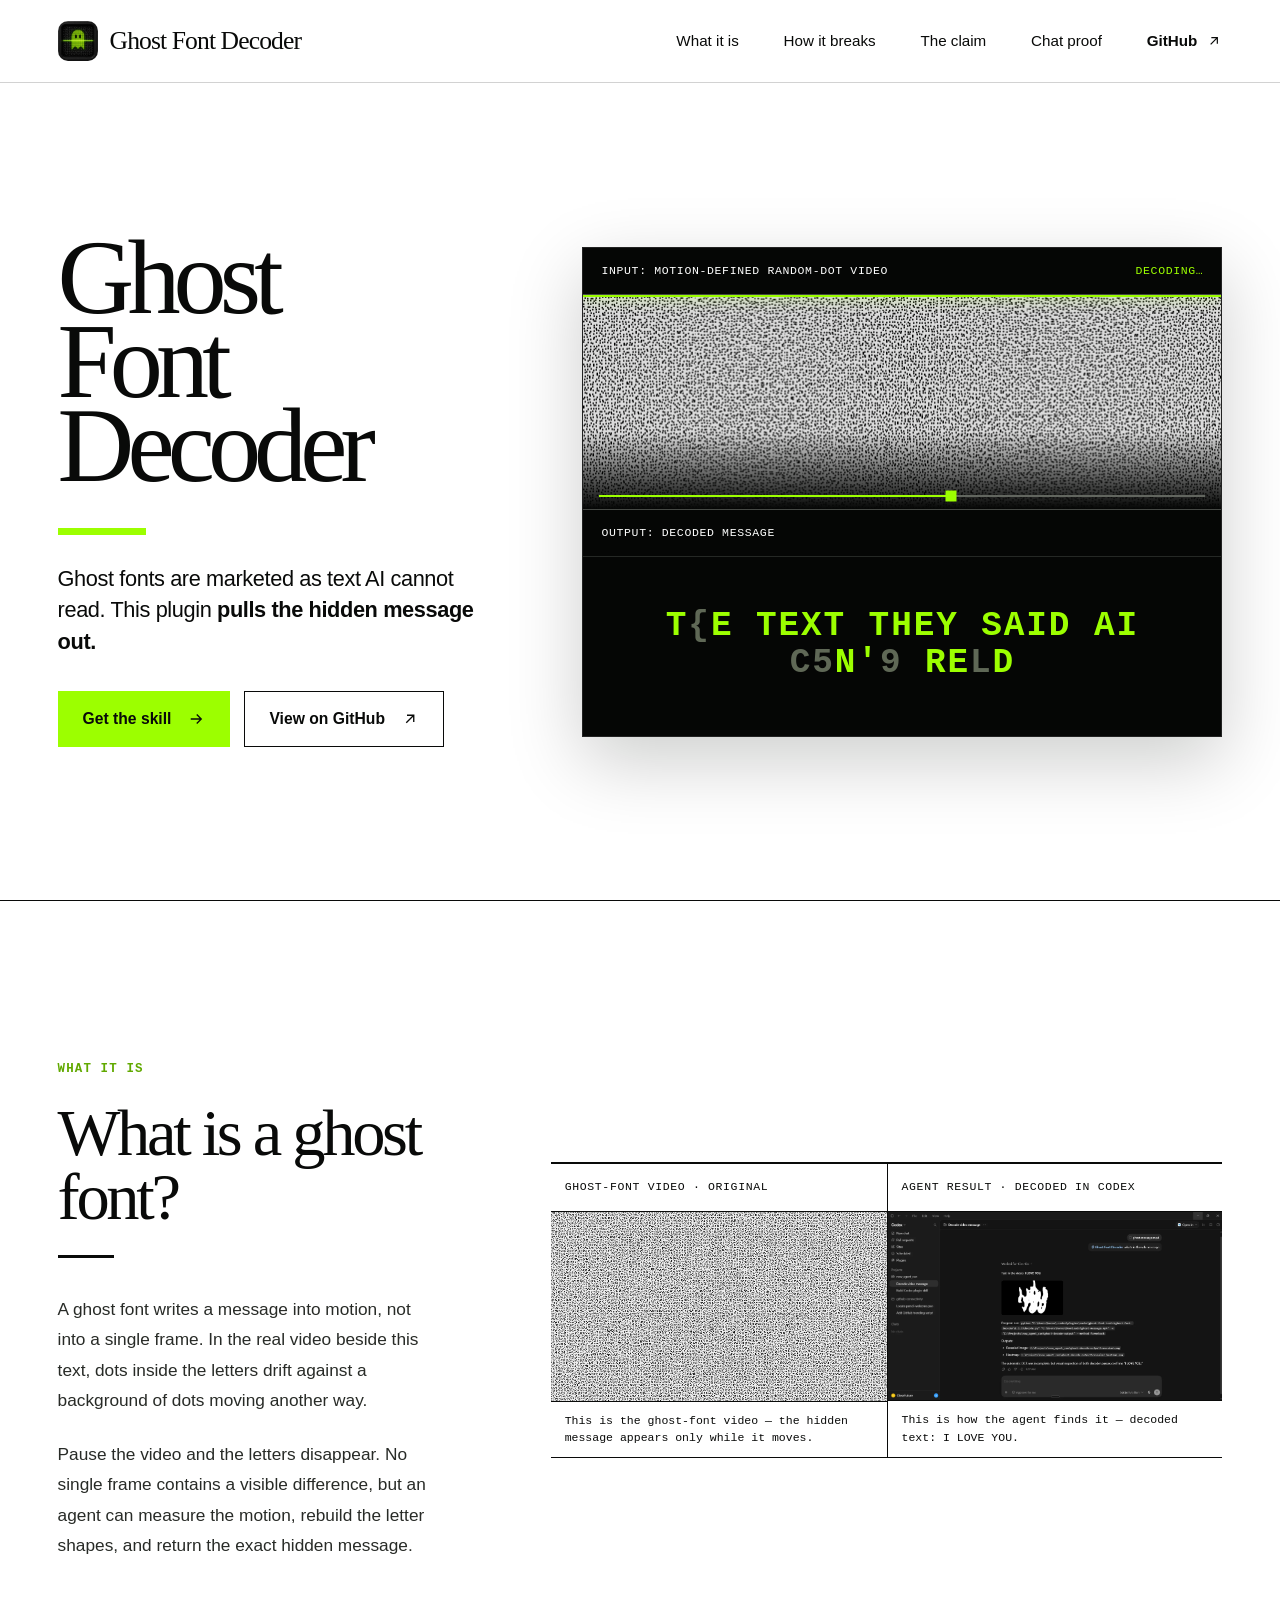
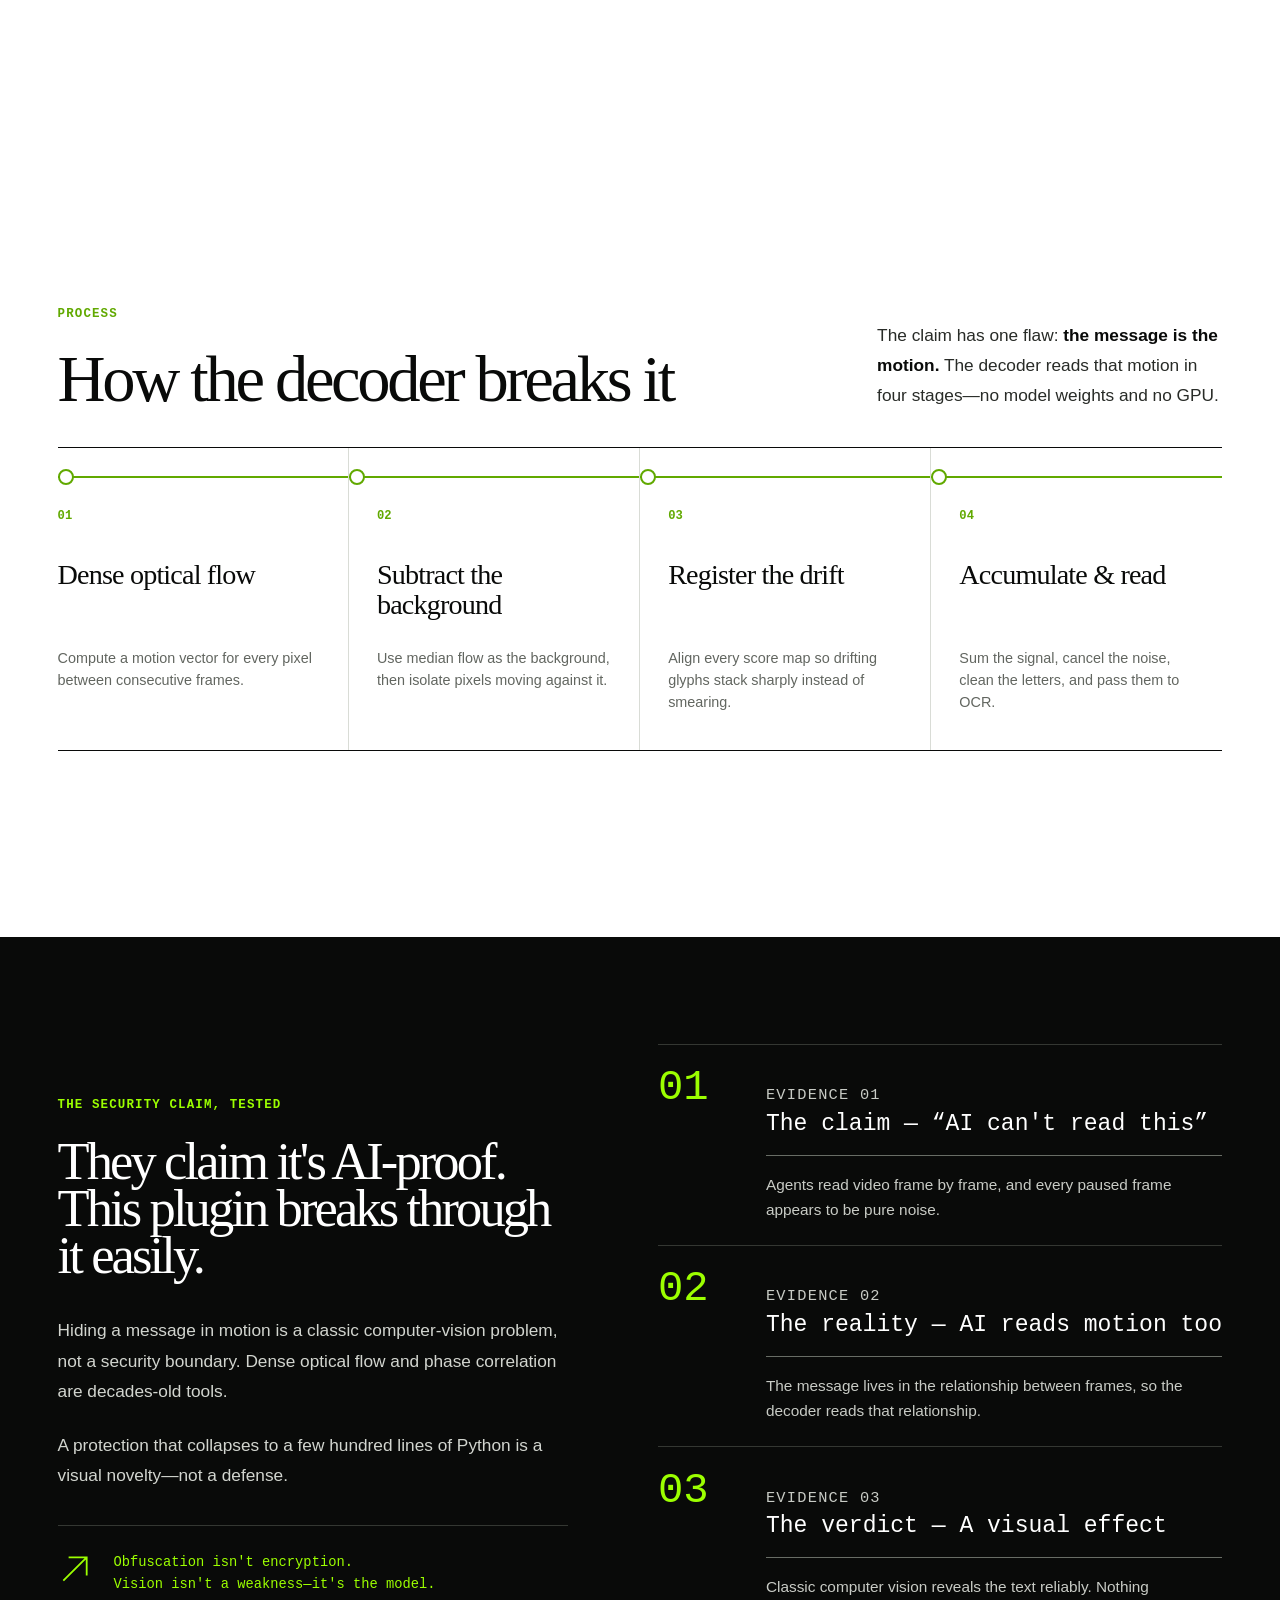
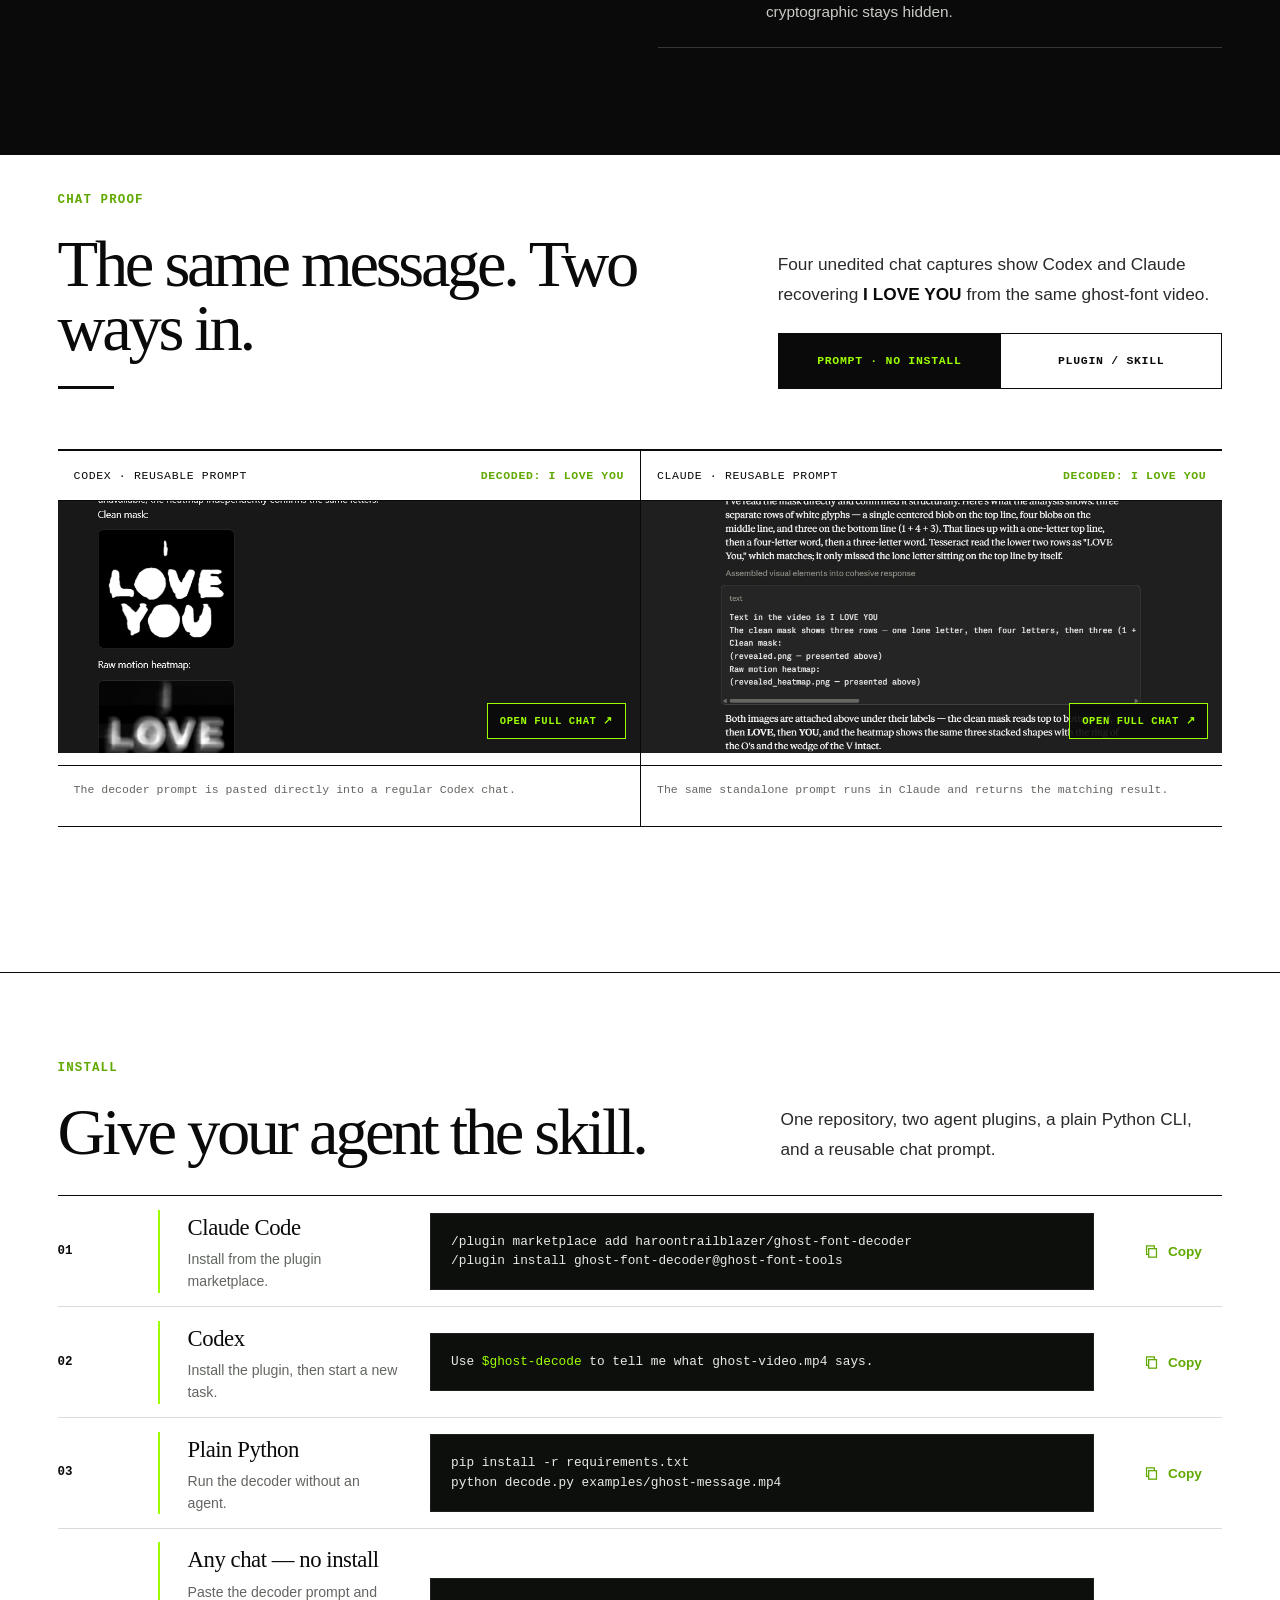
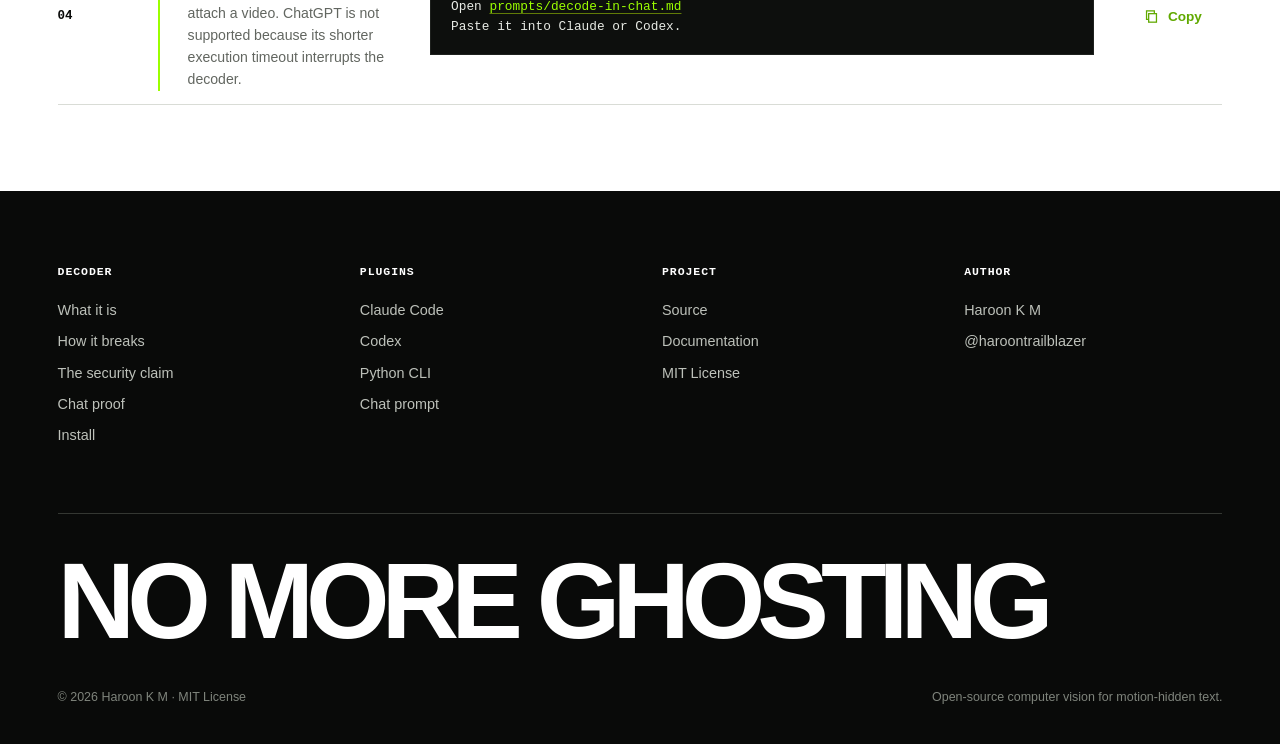
==== commit 9d4e205c: "Improve proof image lightbox sizing and loading" ====
--- a/docs/index.html
+++ b/docs/index.html
@@ -458,26 +458,34 @@
     outline-offset: -4px;
   }
   .media-lightbox {
-    width: min(96vw, 1500px);
-    height: 94vh;
-    max-width: none;
-    max-height: none;
-    padding: 18px;
-    overflow: hidden;
-    border: 1px solid #555a53;
+    box-sizing: border-box;
+    width: fit-content;
+    height: fit-content;
+    max-width: calc(100vw - 16px);
+    max-height: calc(100dvh - 16px);
+    padding: 0;
+    overflow: visible;
+    border: 0;
+    background: transparent;
+    color: var(--paper);
+  }
+  .media-lightbox[open] {
+    display: block;
+  }
+  .media-lightbox::backdrop { background: rgb(0 0 0 / 0.88); }
+  .lightbox-frame {
+    position: relative;
+    width: fit-content;
+    height: fit-content;
+    padding: 0.5cm;
     background: #080908;
-    color: var(--paper);
-  }
-  .media-lightbox[open] {
-    display: grid;
-    place-items: center;
-  }
-  .media-lightbox::backdrop { background: rgb(0 0 0 / 0.88); }
+  }
   .media-lightbox img {
     width: auto;
     height: auto;
-    max-width: 100%;
-    max-height: calc(94vh - 36px);
+    max-width: calc(100vw - 1cm - 18px);
+    max-height: calc(100dvh - 1cm - 18px);
+    margin: 0;
     display: block;
     object-fit: contain;
   }
@@ -1177,7 +1185,7 @@
     .section-title { font-size: clamp(3.1rem, 16vw, 5rem); }
     .evidence-grid { grid-template-columns: 1fr; }
     .evidence-item + .evidence-item { border-left: 0; border-top: 1px solid var(--ink); }
-    .media-lightbox { width: calc(100vw - 28px); }
+    .media-lightbox { width: fit-content; }
     .lightbox-close { top: 8px; right: 8px; }
     .process-rail { grid-template-columns: 1fr; }
     .process-step {
@@ -1711,8 +1719,10 @@
 </main>
 
 <dialog class="media-lightbox" id="agent-result-lightbox" aria-label="Large proof image">
+  <div class="lightbox-frame">
   <button class="lightbox-close" type="button" aria-label="Close large image">×</button>
-  <img src="assets/agent-decoded-result.webp" alt="Large Codex chat screenshot showing the recovered video text: I LOVE YOU">
+    <img src="assets/agent-decoded-result.webp" alt="Large Codex chat screenshot showing the recovered video text: I LOVE YOU">
+  </div>
 </dialog>
 
 <footer class="site-footer">
@@ -1795,11 +1805,16 @@
   const randomGlyph = () => glyphs[Math.floor(Math.random() * glyphs.length)];
 
   document.querySelectorAll("[data-lightbox-src]").forEach((button) => {
-    button.addEventListener("click", () => {
+    button.addEventListener("click", async () => {
       if (!resultLightbox || !resultLightboxImage) return;
       resultLightboxImage.src = button.dataset.lightboxSrc;
       resultLightboxImage.alt = button.dataset.lightboxAlt || "";
       resultLightbox.setAttribute("aria-label", button.dataset.lightboxLabel || "Large proof image");
+      try {
+        await resultLightboxImage.decode();
+      } catch {
+        // The dialog can still display the browser's loaded image fallback.
+      }
       resultLightbox.showModal();
     });
   });
